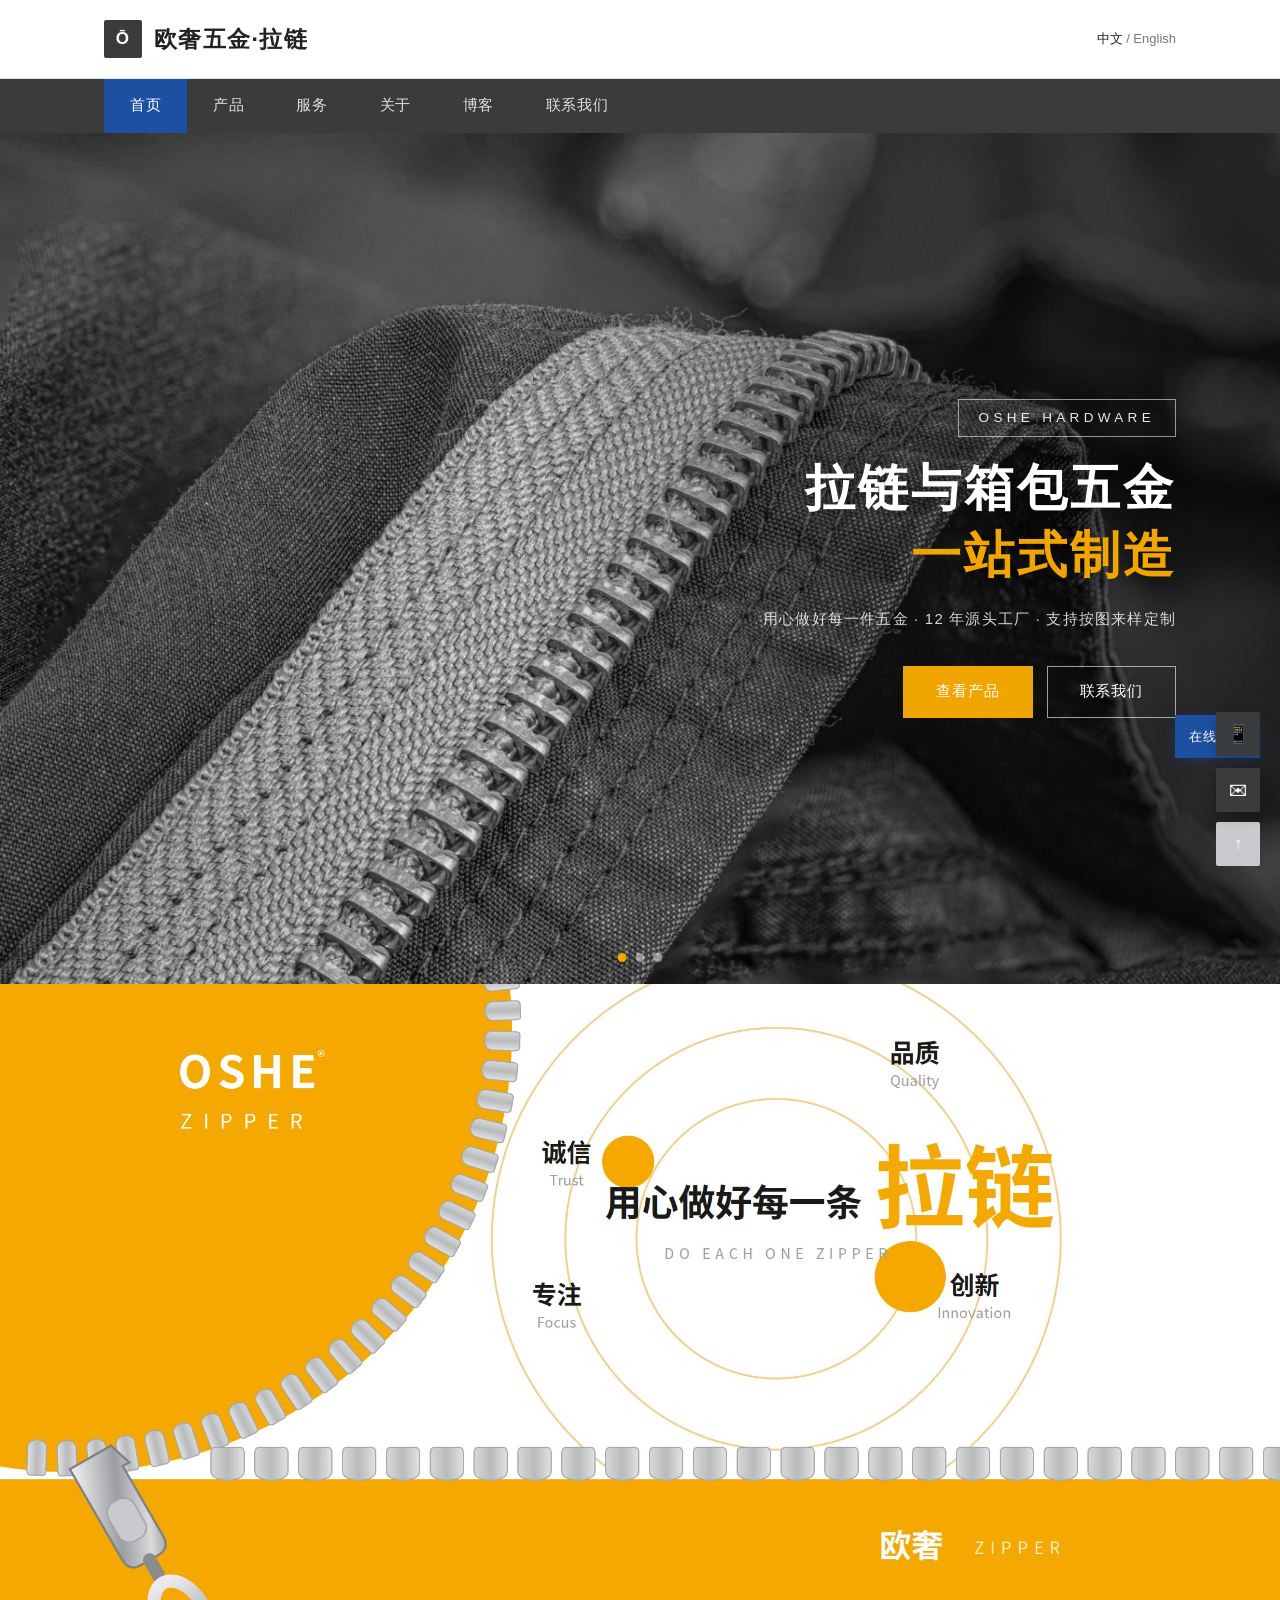
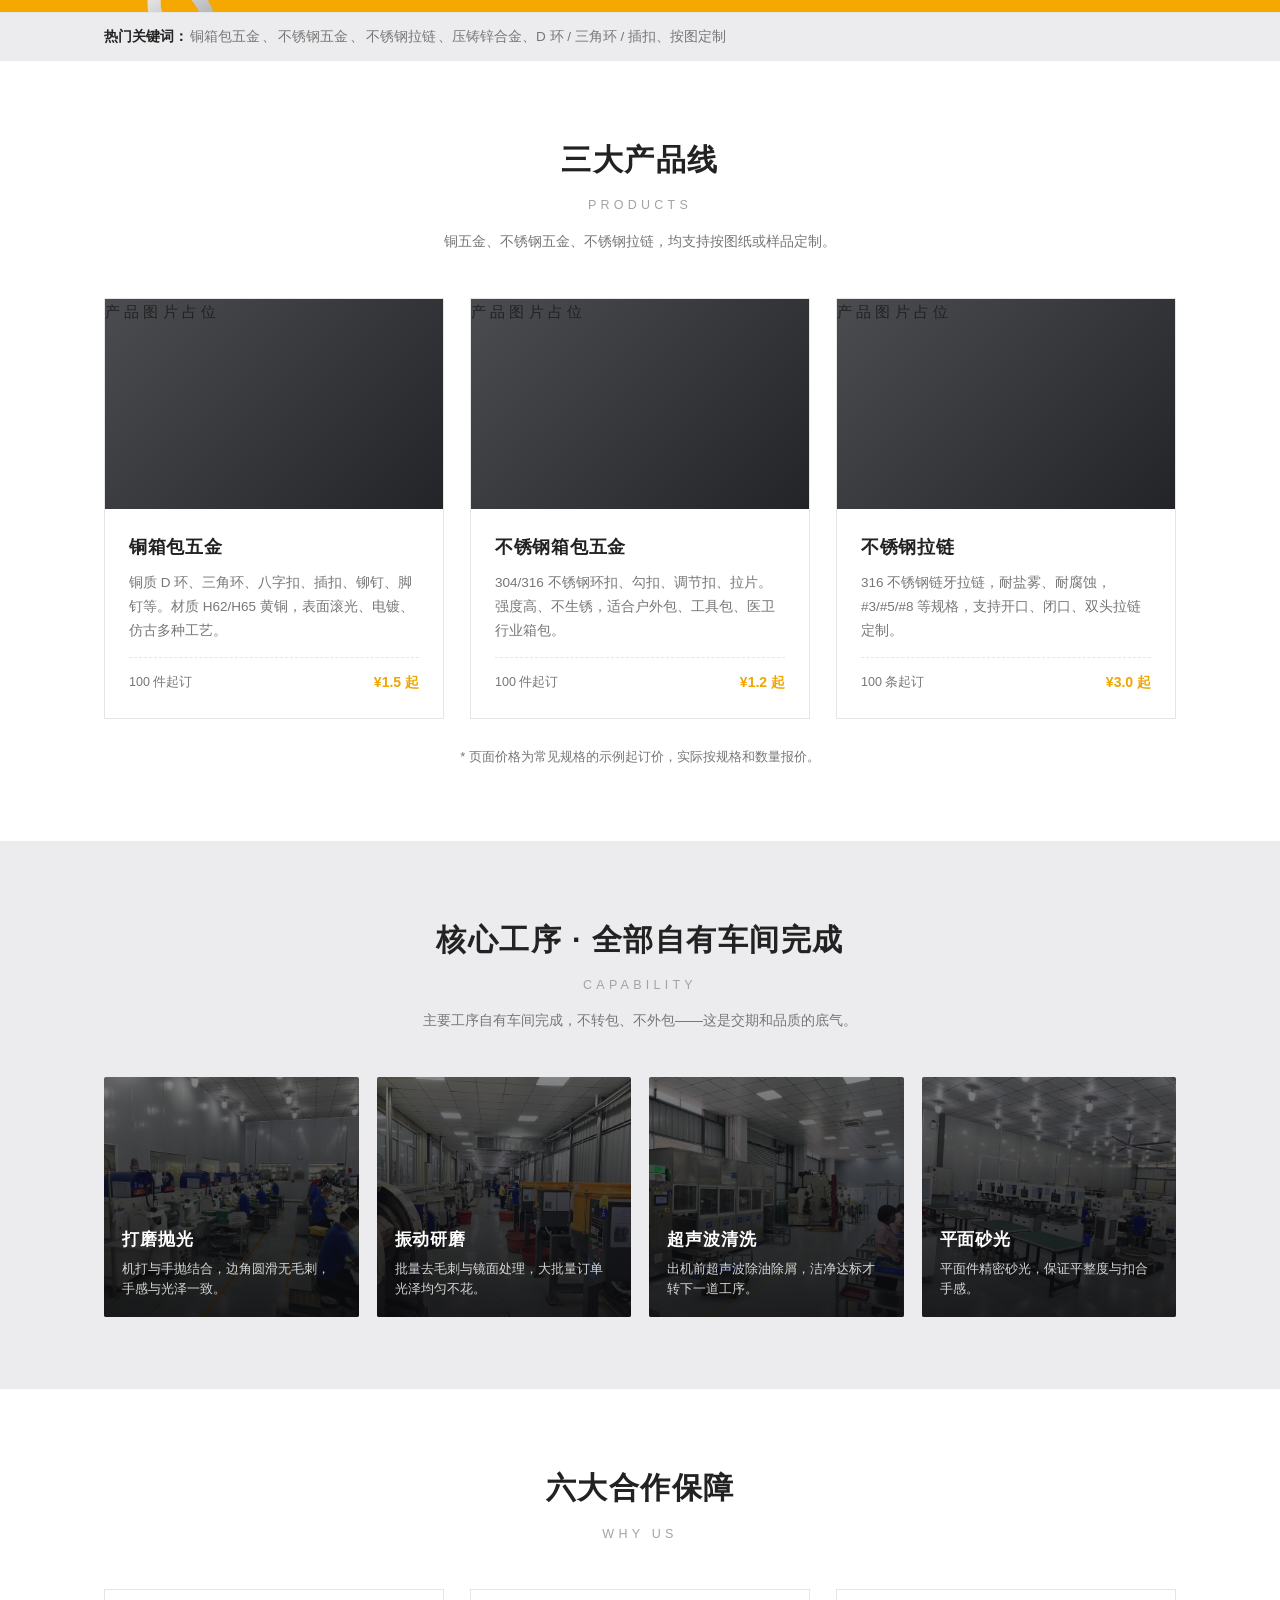
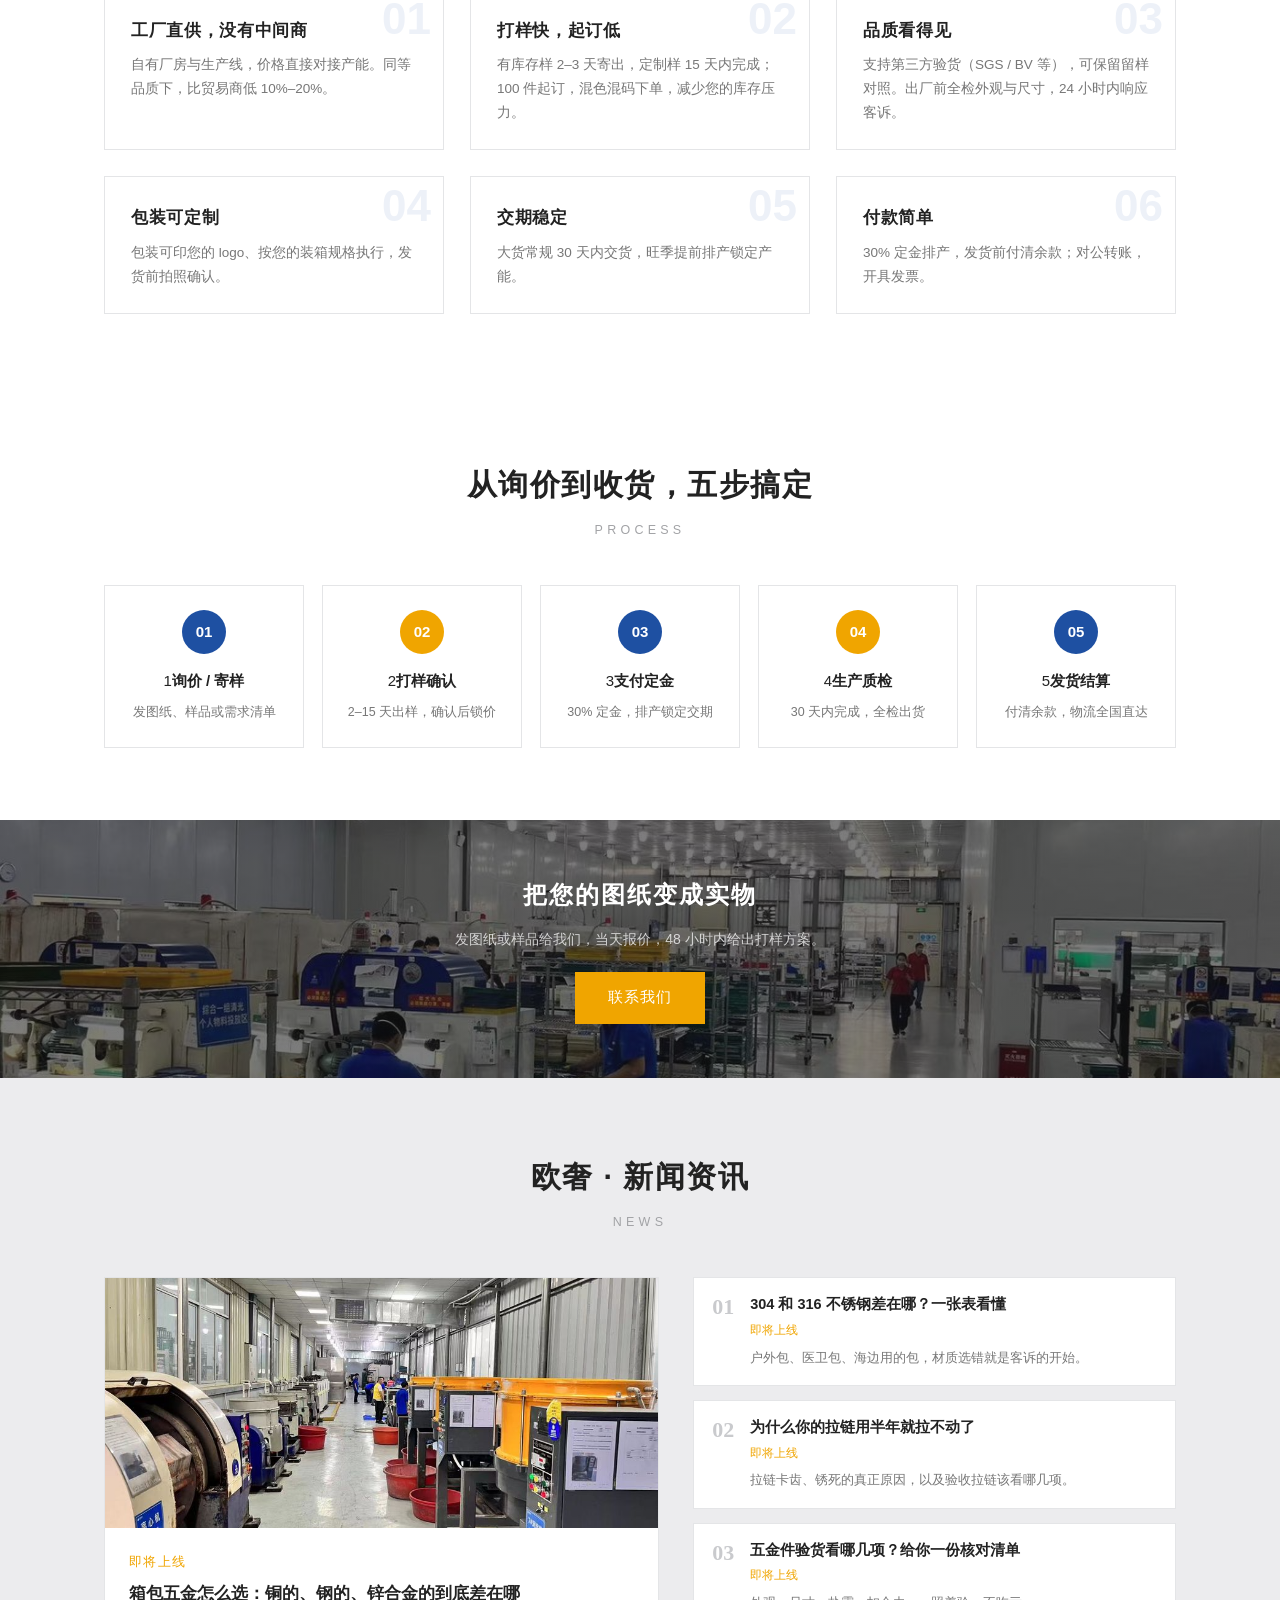
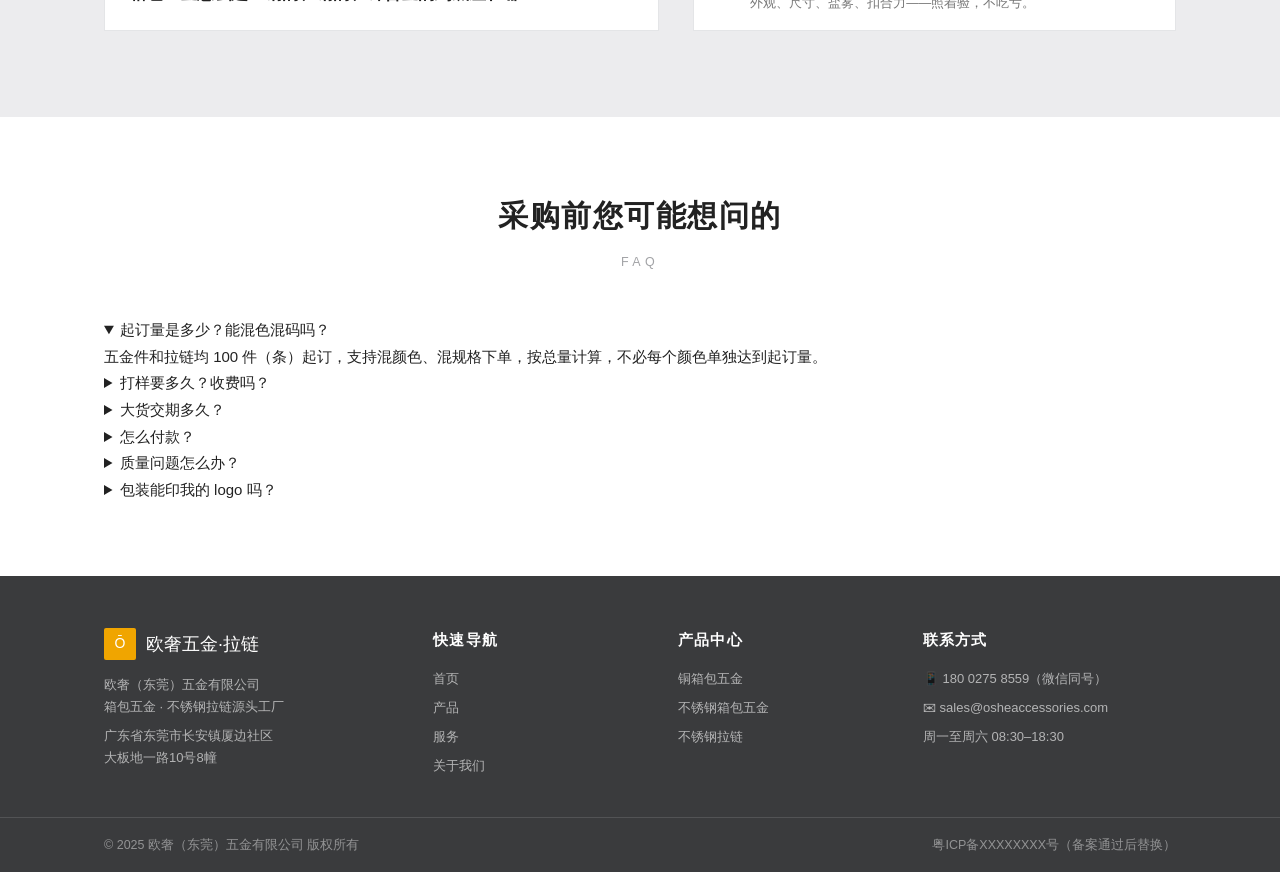
==== index.html @ fa0cd06f "fullscreen zipper slides" ====
<!DOCTYPE html>
<html lang="zh-CN">
<head>
<meta charset="utf-8">
<meta name="viewport" content="width=device-width,initial-scale=1">
<title>欧奢五金 — 箱包五金与不锈钢拉链源头工厂 | 欧奢（东莞）五金有限公司</title>
<meta name="description" content="欧奢（东莞）五金有限公司：12 年箱包五金、不锈钢拉链源头工厂。铜五金、不锈钢五金、316 不锈钢拉链按图定制，100 件起订，混色混码，30 天交货。">
<link rel="canonical" href="https://oshee.cn/">
<meta name="web3forms-verify" content="622fb2ca-f8a6-48c6-940f-2927be959635">
<link rel="icon" href="/favicon.ico" sizes="48x48">
<link rel="icon" type="image/png" sizes="32x32" href="/favicon-32.png">
<link rel="apple-touch-icon" href="/apple-touch-icon.png">
<meta property="og:type" content="website">
<meta property="og:site_name" content="欧奢五金">
<meta property="og:title" content="欧奢五金 — 箱包五金与不锈钢拉链源头工厂 | 欧奢（东莞）五金有限公司">
<meta property="og:description" content="欧奢（东莞）五金有限公司：12 年箱包五金、不锈钢拉链源头工厂。铜五金、不锈钢五金、316 不锈钢拉链按图定制，100 件起订，混色混码，30 天交货。">
<meta property="og:url" content="https://oshee.cn/">
<meta property="og:image" content="https://oshee.cn/og-image.jpg">
<link rel="stylesheet" href="/assets/style.css">
</head>
<body>
<div class="topbar"><div class="wrap">
  <a class="brand" href="/"><span class="brand-mark">Ō</span>欧奢五金·拉链</a>
  <div class="lang"><span class="cur">中文</span>&nbsp;/&nbsp;<a href="https://osheaccessories.com/" target="_blank" rel="noopener">English</a></div>
</div></div>
<header class="nav">
  <div class="nav-in">
    <nav class="nav-links">
<a class="on" href="/">首页</a>
<a href="/products/">产品</a>
<a href="/services/">服务</a>
<a href="/about/">关于</a>
<a href="/blog/">博客</a>
<a href="/contact/">联系我们</a>
    </nav>
  </div>
</header>

<main>

<section class="hero">
  <div class="slides"><div class="slide s1"></div><div class="slide s2"></div><div class="slide s3"></div><div class="shade"></div></div>
  <div class="wrap hero-in">
    <div class="hero-tag"><span>OSHE HARDWARE</span></div>
    <h1>拉链与箱包五金<br><span class="em">一站式制造</span></h1>
    <p class="hero-sub">用心做好每一件五金 · 12 年源头工厂 · 支持按图来样定制</p>
    <div class="hero-cta">
      <a class="btn btn-accent" href="/products/">查看产品</a>
      <a class="btn btn-ghost" href="/contact/">联系我们</a>
    </div>
  </div>
  <div class="hero-dots"><span class="on"></span><span></span><span></span></div>
</section>

<section class="values">
  <img src="/images/oshe-brand.jpg" alt="欧奢拉链品牌理念：用心做好每一条拉链 — 品质、诚信、专注、创新">
</section>

<div class="keywords"><div class="wrap"><b>热门关键词：</b><a href="/products/brass-hardware/">铜箱包五金</a>、<a href="/products/stainless-hardware/">不锈钢五金</a>、<a href="/products/zipper/">不锈钢拉链</a>、压铸锌合金、D 环 / 三角环 / 插扣、按图定制</div></div>

<section class="section">
  <div class="wrap">
    <div class="sec-head">
      <span class="bar">三大产品线</span>
      <span class="en">PRODUCTS</span>
      <p>铜五金、不锈钢五金、不锈钢拉链，均支持按图纸或样品定制。</p>
    </div>
    <div class="grid grid-3">
      <a class="pcard" href="/products/brass-hardware/">
        <div class="pcard-media">产 品 图 片 占 位</div>
        <div class="pcard-body">
          <h3>铜箱包五金</h3>
          <p>铜质 D 环、三角环、八字扣、插扣、铆钉、脚钉等。材质 H62/H65 黄铜，表面滚光、电镀、仿古多种工艺。</p>
          <div class="pcard-meta"><span>100 件起订</span><b>¥1.5 起</b></div>
        </div>
      </a>
      <a class="pcard" href="/products/stainless-hardware/">
        <div class="pcard-media">产 品 图 片 占 位</div>
        <div class="pcard-body">
          <h3>不锈钢箱包五金</h3>
          <p>304/316 不锈钢环扣、勾扣、调节扣、拉片。强度高、不生锈，适合户外包、工具包、医卫行业箱包。</p>
          <div class="pcard-meta"><span>100 件起订</span><b>¥1.2 起</b></div>
        </div>
      </a>
      <a class="pcard" href="/products/zipper/">
        <div class="pcard-media">产 品 图 片 占 位</div>
        <div class="pcard-body">
          <h3>不锈钢拉链</h3>
          <p>316 不锈钢链牙拉链，耐盐雾、耐腐蚀，#3/#5/#8 等规格，支持开口、闭口、双头拉链定制。</p>
          <div class="pcard-meta"><span>100 条起订</span><b>¥3.0 起</b></div>
        </div>
      </a>
    </div>
    <p style="text-align:center;margin-top:26px;color:var(--muted);font-size:13px">* 页面价格为常见规格的示例起订价，实际按规格和数量报价。</p>
  </div>
</section>

<section class="section section--soft">
  <div class="wrap">
    <div class="sec-head">
      <span class="bar">核心工序 · 全部自有车间完成</span>
      <span class="en">CAPABILITY</span>
      <p>主要工序自有车间完成，不转包、不外包——这是交期和品质的底气。</p>
    </div>
    <div class="cap-grid">
      <div class="cap-card" style="background:linear-gradient(rgba(14,17,21,.45),rgba(14,17,21,.72)),url(/images/cap-polish.jpg) center/cover"><h3>打磨抛光</h3><p>机打与手抛结合，边角圆滑无毛刺，手感与光泽一致。</p></div>
      <div class="cap-card" style="background:linear-gradient(rgba(14,17,21,.45),rgba(14,17,21,.72)),url(/images/cap-tumble.jpg) center/cover"><h3>振动研磨</h3><p>批量去毛刺与镜面处理，大批量订单光泽均匀不花。</p></div>
      <div class="cap-card" style="background:linear-gradient(rgba(14,17,21,.45),rgba(14,17,21,.72)),url(/images/cap-wash.jpg) center/cover"><h3>超声波清洗</h3><p>出机前超声波除油除屑，洁净达标才转下一道工序。</p></div>
      <div class="cap-card" style="background:linear-gradient(rgba(14,17,21,.45),rgba(14,17,21,.72)),url(/images/cap-sanding.jpg) center/cover"><h3>平面砂光</h3><p>平面件精密砂光，保证平整度与扣合手感。</p></div>
    </div>
  </div>
</section>

<section class="section">
  <div class="wrap">
    <div class="sec-head">
      <span class="bar">六大合作保障</span>
      <span class="en">WHY US</span>
    </div>
    <div class="grid grid-3">
      <div class="card"><span class="num">01</span><h3>工厂直供，没有中间商</h3><p>自有厂房与生产线，价格直接对接产能。同等品质下，比贸易商低 10%–20%。</p></div>
      <div class="card"><span class="num">02</span><h3>打样快，起订低</h3><p>有库存样 2–3 天寄出，定制样 15 天内完成；100 件起订，混色混码下单，减少您的库存压力。</p></div>
      <div class="card"><span class="num">03</span><h3>品质看得见</h3><p>支持第三方验货（SGS / BV 等），可保留留样对照。出厂前全检外观与尺寸，24 小时内响应客诉。</p></div>
      <div class="card"><span class="num">04</span><h3>包装可定制</h3><p>包装可印您的 logo、按您的装箱规格执行，发货前拍照确认。</p></div>
      <div class="card"><span class="num">05</span><h3>交期稳定</h3><p>大货常规 30 天内交货，旺季提前排产锁定产能。</p></div>
      <div class="card"><span class="num">06</span><h3>付款简单</h3><p>30% 定金排产，发货前付清余款；对公转账，开具发票。</p></div>
    </div>
  </div>
</section>

<section class="section">
  <div class="wrap">
    <div class="sec-head">
      <span class="bar">从询价到收货，五步搞定</span>
      <span class="en">PROCESS</span>
    </div>
    <div class="steps">
      <div class="step"><span class="no">1</span><b>询价 / 寄样</b><p>发图纸、样品或需求清单</p></div>
      <div class="step"><span class="no">2</span><b>打样确认</b><p>2–15 天出样，确认后锁价</p></div>
      <div class="step"><span class="no">3</span><b>支付定金</b><p>30% 定金，排产锁定交期</p></div>
      <div class="step"><span class="no">4</span><b>生产质检</b><p>30 天内完成，全检出货</p></div>
      <div class="step"><span class="no">5</span><b>发货结算</b><p>付清余款，物流全国直达</p></div>
    </div>
  </div>
</section>

<section class="banner banner--photo">
  <div class="wrap">
    <h2>把您的图纸变成实物</h2>
    <p>发图纸或样品给我们，当天报价，48 小时内给出打样方案。</p>
    <a class="btn btn-accent" href="/contact/">联系我们</a>
  </div>
</section>

<section class="section section--soft">
  <div class="wrap">
    <div class="sec-head">
      <span class="bar">欧奢 · 新闻资讯</span>
      <span class="en">NEWS</span>
    </div>
    <div class="news-split">
      <a class="news-lead" href="/blog/">
        <img src="/images/cap-tumble.jpg" alt="振动研磨车间实拍">
        <div class="body"><span class="date">即将上线</span><h3>箱包五金怎么选：铜的、钢的、锌合金的到底差在哪</h3></div>
      </a>
      <div class="news-list">
        <a class="item" href="/blog/"><span class="idx">01</span><div><h3>304 和 316 不锈钢差在哪？一张表看懂</h3><span class="date">即将上线</span><p>户外包、医卫包、海边用的包，材质选错就是客诉的开始。</p></div></a>
        <a class="item" href="/blog/"><span class="idx">02</span><div><h3>为什么你的拉链用半年就拉不动了</h3><span class="date">即将上线</span><p>拉链卡齿、锈死的真正原因，以及验收拉链该看哪几项。</p></div></a>
        <a class="item" href="/blog/"><span class="idx">03</span><div><h3>五金件验货看哪几项？给你一份核对清单</h3><span class="date">即将上线</span><p>外观、尺寸、盐雾、扣合力——照着验，不吃亏。</p></div></a>
      </div>
    </div>
  </div>
</section>

<section class="section">
  <div class="wrap">
    <div class="sec-head">
      <span class="bar">采购前您可能想问的</span>
      <span class="en">FAQ</span>
    </div>
    <details open><summary>起订量是多少？能混色混码吗？</summary><div class="ans">五金件和拉链均 100 件（条）起订，支持混颜色、混规格下单，按总量计算，不必每个颜色单独达到起订量。</div></details>
    <details><summary>打样要多久？收费吗？</summary><div class="ans">有库存样 2–3 天寄出；按图纸定制的样品约 15 天。样品费与运费视产品而定，确认大货订单后可在货款中抵扣。</div></details>
    <details><summary>大货交期多久？</summary><div class="ans">常规 30 天内交货，具体视数量与工艺，下单时书面确认交期。</div></details>
    <details><summary>怎么付款？</summary><div class="ans">30% 定金排产，发货前付清 70% 余款，对公转账，可开具增值税发票。</div></details>
    <details><summary>质量问题怎么办？</summary><div class="ans">出厂前全检；收货后发现质量问题，24 小时内响应处理，补货或退款按合同约定执行。</div></details>
    <details><summary>包装能印我的 logo 吗？</summary><div class="ans">可以。内包装、外箱均可按您的要求印刷 logo 与唛头，出货前拍照确认。</div></details>
  </div>
</section>
</main>
<footer class="footer">
  <div class="footer-in">
    <div>
      <div class="brand"><span class="brand-mark">Ō</span>欧奢五金·拉链</div>
      <p>欧奢（东莞）五金有限公司<br>箱包五金 · 不锈钢拉链源头工厂</p>
      <p>广东省东莞市长安镇厦边社区<br>大板地一路10号8幢</p>
    </div>
    <div>
      <h4>快速导航</h4>
      <a href="/">首页</a>
      <a href="/products/">产品</a>
      <a href="/services/">服务</a>
      <a href="/about/">关于我们</a>
    </div>
    <div>
      <h4>产品中心</h4>
      <a href="/products/brass-hardware/">铜箱包五金</a>
      <a href="/products/stainless-hardware/">不锈钢箱包五金</a>
      <a href="/products/zipper/">不锈钢拉链</a>
    </div>
    <div>
      <h4>联系方式</h4>
      <a href="tel:18002758559">📱 180 0275 8559（微信同号）</a>
      <a href="mailto:sales@osheaccessories.com">✉ sales@osheaccessories.com</a>
      <p>周一至周六 08:30–18:30</p>
    </div>
  </div>
  <div class="footer-bottom"><div class="fb-in">
    <span>© 2025 欧奢（东莞）五金有限公司 版权所有</span>
    <span><!-- ICP 备案通过后，把备案号放这里，例如：-->粤ICP备XXXXXXXX号（备案通过后替换）</span>
  </div></div>
</footer>

<div class="consult"><a href="/contact/">在线咨询</a></div>
<div class="backtop"><button type="button" onclick="window.scrollTo({top:0,behavior:'smooth'})" aria-label="回到顶部">↑</button></div>
<div class="float">
  <div class="float-item">
    <button class="float-btn" type="button" data-panel="fTel" aria-label="电话微信">📱</button>
    <div class="float-panel" id="fTel">
      <b>电话 / 微信</b>
      <span class="fp-num">180 0275 8559（微信同号）</span>
    </div>
  </div>
  <div class="float-item">
    <button class="float-btn" type="button" data-panel="fMail" aria-label="邮箱">✉</button>
    <div class="float-panel" id="fMail">
      <b>电子邮箱</b>
      <span class="fp-num">sales@osheaccessories.com</span>
    </div>
  </div>
</div>
<script>
(function(){
  var bar=document.querySelector('.float'); if(!bar) return;
  bar.addEventListener('click',function(e){
    var btn=e.target.closest('.float-btn');
    if(!btn) return;
    var item=btn.parentElement, was=item.classList.contains('open');
    bar.querySelectorAll('.float-item.open').forEach(function(x){x.classList.remove('open');});
    clearTimeout(bar._t);
    if(!was){
      item.classList.add('open');
      bar._t=setTimeout(function(){ bar.querySelectorAll('.float-item.open').forEach(function(x){x.classList.remove('open');}); },7000);
    }
  });
  document.addEventListener('click',function(e){ if(!bar.contains(e.target)) bar.querySelectorAll('.float-item.open').forEach(function(x){x.classList.remove('open');}); });
  document.addEventListener('keydown',function(e){ if(e.key==='Escape') bar.querySelectorAll('.float-item.open').forEach(function(x){x.classList.remove('open');}); });
  var p = new URLSearchParams(location.search);
  var ok = document.getElementById('formOk'), er = document.getElementById('formErr');
  var f = document.querySelector('form[action*="web3forms"]');
  var box = (p.get('sent') === '1' && ok) ? ok : (p.get('sent') === '0' && er) ? er : null;
  if (box && f) {
    box.hidden = false; f.insertBefore(box, f.firstChild);
    box.scrollIntoView({block:'center',behavior:'smooth'});
    setTimeout(function(){ box.classList.add('fade'); setTimeout(function(){ box.hidden = true; }, 700); }, 6000);
    history.replaceState(null, '', location.pathname);
  }
});
</script>
</body>
</html>
---- assets/style.css ----
/* ═══════════════════════════════════════════════
   欧奢五金·拉链 内贸站 — 仿德诚拉链 DCL 风格
   黑白灰极简 + 宝蓝导航块 + 橙黄点缀 / 黑白工业摄影
   ═══════════════════════════════════════════════ */
:root{
  --blue:#1e50a2;        /* 导航当前块宝蓝 */
  --gold:#f0a500;        /* 橙黄点缀 */
  --dark:#3a3b3d;        /* 深灰导航/页脚 */
  --ink:#222;
  --muted:#777;
  --line:#e4e5e7;
  --soft:#ececee;        /* 灰底板块 */
}
*{margin:0;padding:0;box-sizing:border-box;}
html{scroll-behavior:smooth;}
body{font-family:"PingFang SC","Microsoft YaHei","Helvetica Neue",Arial,sans-serif;color:var(--ink);background:#fff;font-size:15px;line-height:1.78;}
img{max-width:100%;display:block;}
a{color:inherit;text-decoration:none;}
.wrap{max-width:1120px;margin:0 auto;padding:0 24px;}
[hidden]{display:none!important;}
.hp{position:absolute;left:-9999px;}

/* ── 顶栏：白底 左品牌 右语言 ────────── */
.topbar{background:#fff;border-bottom:1px solid var(--line);}
.topbar .wrap{display:flex;align-items:center;gap:14px;height:78px;}
.topbar .brand{display:flex;align-items:center;gap:12px;font-size:23px;font-weight:700;letter-spacing:.06em;}
.brand-mark{width:38px;height:38px;background:var(--dark);color:#fff;display:flex;align-items:center;justify-content:center;font-size:17px;border-radius:2px;flex-shrink:0;}
.topbar .lang{margin-left:auto;font-size:13px;color:var(--muted);}
.topbar .lang a{color:var(--muted);}
.topbar .lang a:hover{color:var(--blue);}
.topbar .lang .cur{color:var(--ink);}

/* ── 导航：深灰条 当前页宝蓝块 ────────── */
.nav{background:var(--dark);position:sticky;top:0;z-index:100;}
.nav-in{max-width:1120px;margin:0 auto;padding:0 24px;}
.nav-links{display:flex;}
.nav-links a{display:block;color:rgba(255,255,255,.85);padding:14px 26px;font-size:14.5px;letter-spacing:.04em;transition:background .15s ease,color .15s ease;}
.nav-links a:hover{color:#fff;background:rgba(255,255,255,.08);}
.nav-links a.on{color:#fff;background:var(--blue);}

/* ── 首页轮播：黑白工业摄影 + 大字 ────────── */
.hero{position:relative;height:calc(100svh - 49px);min-height:520px;overflow:hidden;background:#1a1a1c;}
.slides{position:absolute;inset:0;}
.slide{position:absolute;inset:0;background-position:center;background-size:cover;filter:grayscale(1) contrast(1.06);}
.slide.s1{background-image:url(/images/zip-gold.jpg);opacity:1;animation:slideA 15s ease infinite;}
.slide.s2{background-image:url(/images/zip-metal.jpg);animation:slideB 15s ease infinite;}
.slide.s3{background-image:url(/images/zip-denim.jpg);animation:slideC 15s ease infinite;}
@keyframes slideA{0%,28%,100%{opacity:1;}36%,60%{opacity:0;}70%,92%{opacity:0;}}
@keyframes slideB{0%,28%{opacity:0;}36%,60%{opacity:1;}70%,92%{opacity:0;}}
@keyframes slideC{0%,28%,60%{opacity:0;}70%,92%{opacity:1;}}
.shade{position:absolute;inset:0;background:linear-gradient(90deg,rgba(10,10,12,.25) 0%,rgba(10,10,12,.1) 40%,rgba(10,10,12,.62) 100%);}
.hero-in{position:relative;z-index:2;height:100%;display:flex;flex-direction:column;justify-content:center;align-items:flex-end;text-align:right;color:#fff;}
.hero-tag{margin-bottom:18px;}
.hero-tag span{display:inline-block;border:1px solid rgba(255,255,255,.55);padding:6px 20px;font-size:13.5px;letter-spacing:.32em;color:rgba(255,255,255,.9);}
.hero h1{font-size:clamp(30px,4.6vw,50px);font-weight:700;line-height:1.35;letter-spacing:.06em;text-shadow:0 3px 26px rgba(0,0,0,.45);}
.hero h1 .em{color:var(--gold);}
.hero-sub{margin-top:16px;font-size:15px;color:rgba(255,255,255,.82);letter-spacing:.08em;}
.hero-cta{margin-top:34px;display:flex;gap:14px;justify-content:flex-end;}
.hero-dots{position:absolute;left:50%;bottom:22px;transform:translateX(-50%);z-index:3;display:flex;gap:9px;}
.hero-dots span{width:9px;height:9px;border-radius:50%;background:rgba(255,255,255,.45);}
.hero-dots span.on{background:var(--gold);}

/* ── 品牌理念区：橙黄大圆 + 四词 ────────── */
.values{background:#fff;overflow:hidden;}
.values img{width:100%;height:auto;display:block;}

/* ── 关键词条 ────────── */
.keywords{background:var(--soft);border-top:1px solid var(--line);}
.keywords .wrap{padding-top:12px;padding-bottom:12px;font-size:13.5px;color:var(--muted);}
.keywords b{color:var(--ink);}
.keywords a{margin:0 2px;}
.keywords a:hover{color:var(--blue);}

/* ── 板块 ────────── */
.section{padding:72px 0;}
.section--soft{background:var(--soft);}
.sec-head{text-align:center;margin-bottom:44px;}
.sec-head .bar{display:inline-block;font-size:clamp(22px,2.8vw,30px);font-weight:700;letter-spacing:.05em;}
.sec-head .bar i{font-style:normal;color:var(--gold);}
.sec-head .en{display:block;margin-top:8px;font-size:12.5px;color:#a2a3a6;letter-spacing:.34em;text-transform:uppercase;}
.sec-head .desc,.sec-head p{margin-top:12px;color:var(--muted);font-size:14px;}

/* ── 产品卡 ────────── */
.grid{display:grid;gap:26px;}
.grid-2{grid-template-columns:1fr 1fr;}
.grid-3{grid-template-columns:repeat(3,1fr);}
.pcard{background:#fff;border:1px solid var(--line);overflow:hidden;display:flex;flex-direction:column;transition:box-shadow .2s ease,transform .2s ease;}
.pcard:hover{box-shadow:0 14px 34px rgba(0,0,0,.1);transform:translateY(-3px);}
.pcard-media{height:210px;background:linear-gradient(135deg,#4a4c50,#232427);position:relative;overflow:hidden;}
.pcard-media img{width:100%;height:100%;object-fit:cover;}
.pcard-media .ph{position:absolute;inset:0;display:flex;align-items:center;justify-content:center;color:rgba(255,255,255,.55);font-size:15px;letter-spacing:.2em;}
.pcard-body{padding:22px 24px 24px;flex:1;display:flex;flex-direction:column;}
.pcard-body h3{font-size:18px;letter-spacing:.04em;}
.pcard-body p{margin-top:8px;color:var(--muted);font-size:13.5px;flex:1;}
.pcard-meta{margin-top:14px;padding-top:12px;border-top:1px dashed var(--line);font-size:12.5px;color:var(--muted);display:flex;justify-content:space-between;align-items:center;}
.pcard-meta b,.pcard-meta .price{color:var(--gold);font-weight:700;font-size:14px;}
.section--soft .pcard{border-color:#dddee1;}
.section--soft .pcard:hover{box-shadow:0 14px 34px rgba(0,0,0,.12);}

/* ── 能力卡（实拍图卡） ────────── */
.cap-grid{display:grid;grid-template-columns:repeat(4,1fr);gap:18px;}
.cap-card{height:240px;border-radius:2px;background-size:cover;background-position:center;position:relative;display:flex;flex-direction:column;justify-content:flex-end;padding:18px;color:#fff;overflow:hidden;}
.cap-card::before{content:"";position:absolute;inset:0;background:linear-gradient(rgba(10,10,12,.1),rgba(10,10,12,.68));}
.cap-card h3{position:relative;font-size:16.5px;letter-spacing:.06em;}
.cap-card p{position:relative;font-size:12.5px;color:rgba(255,255,255,.82);margin-top:5px;line-height:1.6;}

/* ── 数字卖点 ────────── */
.stats{display:grid;grid-template-columns:repeat(4,1fr);gap:24px;}
.stat{background:#fff;border:1px solid var(--line);padding:28px 22px;text-align:center;position:relative;overflow:hidden;}
.stat .num{font-size:34px;font-weight:700;color:var(--blue);line-height:1.2;}
.stat .big{display:block;margin-top:6px;font-size:14px;letter-spacing:.04em;}
.stat::after{content:"";position:absolute;left:50%;bottom:0;transform:translateX(-50%);width:36px;height:3px;background:var(--gold);}

/* ── 通用卡 ────────── */
.card{background:#fff;border:1px solid var(--line);padding:26px 26px 24px;position:relative;overflow:hidden;transition:box-shadow .2s ease;}
.card:hover{box-shadow:0 8px 22px rgba(0,0,0,.08);}
.card .num{position:absolute;top:0;right:12px;font-size:44px;font-weight:800;color:rgba(30,80,162,.08);font-family:Arial,sans-serif;line-height:1.3;}
.card h3{font-size:16.5px;letter-spacing:.04em;margin-bottom:8px;}
.card p{font-size:13.5px;color:var(--muted);}
.section--soft .card{border-color:#dddee1;}

/* ── 步骤 ────────── */
.steps{display:grid;grid-template-columns:repeat(5,1fr);gap:18px;counter-reset:st;}
.step{background:#fff;border:1px solid var(--line);padding:24px 18px;text-align:center;position:relative;counter-increment:st;}
.step::before{content:"0" counter(st);display:block;width:44px;height:44px;line-height:44px;margin:0 auto 14px;border-radius:50%;background:var(--blue);color:#fff;font-weight:700;font-size:15px;}
.step:nth-child(even)::before{background:var(--gold);}
.step h3{font-size:15.5px;letter-spacing:.04em;}
.step p{margin-top:6px;color:var(--muted);font-size:12.5px;}

/* ── 服务行业 chips ────────── */
.chips{display:grid;grid-template-columns:repeat(3,1fr);gap:16px;}
.chip{background:#fff;border:1px solid var(--line);padding:20px 22px;display:flex;align-items:center;gap:12px;font-size:14.5px;}
.chip::before{content:"";width:8px;height:8px;background:var(--gold);flex-shrink:0;transform:rotate(45deg);}
.section--soft .chip{border-color:#dddee1;}

/* ── 使命愿景 ────────── */
.mv{display:grid;grid-template-columns:1fr 1fr;gap:26px;}
.mv-card{background:#fff;border:1px solid var(--line);border-top:3px solid var(--gold);padding:30px 30px 28px;}
.mv-card h3{font-size:18px;letter-spacing:.06em;}
.mv-card p{margin-top:10px;color:var(--muted);font-size:14px;}

/* ── 客户评价 ────────── */
.quotes{display:grid;grid-template-columns:repeat(3,1fr);gap:22px;}
.quote{background:#fff;border:1px solid var(--line);padding:24px;font-size:13.5px;color:var(--muted);position:relative;}
.quote::before{content:"“";position:absolute;top:6px;right:16px;font-size:52px;color:rgba(240,165,0,.25);font-family:Georgia,serif;line-height:1;}

/* ── 新闻区 ────────── */
.news-split{display:grid;grid-template-columns:1.15fr 1fr;gap:34px;align-items:start;}
.news-lead{background:#fff;border:1px solid var(--line);overflow:hidden;display:block;}
.news-lead img{width:100%;height:250px;object-fit:cover;}
.news-lead .body{padding:20px 24px 24px;}
.news-lead .date{font-size:12.5px;color:var(--gold);letter-spacing:.1em;}
.news-lead h3{margin-top:6px;font-size:17px;line-height:1.5;}
.news-list .item{display:flex;gap:16px;background:#fff;border:1px solid var(--line);padding:16px 18px;margin-bottom:14px;align-items:flex-start;}
.news-list .idx{font-size:22px;font-weight:700;color:#c9cacd;line-height:1.2;font-family:Georgia,serif;flex-shrink:0;}
.news-list h3{font-size:14.5px;line-height:1.5;}
.news-list .date{font-size:12px;color:var(--gold);}
.news-list p{font-size:12.5px;color:var(--muted);margin-top:4px;}
.news-list .item:hover h3{color:var(--blue);}

/* ── FAQ ────────── */
.card .ans{color:var(--muted);font-size:13.5px;}
.card .no{color:var(--blue);font-weight:700;margin-right:8px;}

/* ── 表格 ────────── */
.tbl{width:100%;border-collapse:collapse;background:#fff;font-size:13.5px;}
.tbl th{background:var(--dark);color:#fff;padding:11px 14px;text-align:left;font-weight:600;letter-spacing:.03em;}
.tbl td{padding:11px 14px;border-bottom:1px solid var(--line);}
.tbl tr:nth-child(even) td{background:#f7f7f8;}
.tbl .em{color:var(--gold);font-weight:700;}

/* ── 荣誉 ────────── */
.honor-grid{display:grid;grid-template-columns:repeat(4,1fr);gap:18px;}
.honor{background:#fff;border:1px dashed #c9cacd;height:180px;display:flex;align-items:center;justify-content:center;color:#a2a3a6;font-size:13px;letter-spacing:.1em;text-align:center;padding:14px;}

/* ── banner 深色横幅 ────────── */
.banner{background:var(--dark);color:#fff;padding:54px 0;text-align:center;}
.banner--photo{background:linear-gradient(rgba(20,20,22,.55),rgba(20,20,22,.55)),url(/images/banner-assembly.jpg) center/cover;}
.banner h2{font-size:24px;letter-spacing:.08em;}
.banner p{margin-top:10px;color:rgba(255,255,255,.75);font-size:14px;}
.banner .btn{margin-top:20px;}

/* ── 按钮 ────────── */
.btn{display:inline-block;padding:12px 32px;font-size:14.5px;letter-spacing:.06em;border:1px solid transparent;transition:all .18s ease;}
.btn-accent{background:var(--gold);color:#fff;}
.btn-accent:hover{background:#d98f00;}
.btn-ghost{border-color:rgba(255,255,255,.6);color:#fff;background:transparent;}
.btn-ghost:hover{border-color:#fff;}
.section .btn-ghost,.section--soft .btn-ghost{border-color:var(--dark);color:var(--dark);}
.section .btn-ghost:hover,.section--soft .btn-ghost:hover{border-color:var(--blue);color:var(--blue);}

/* ── 内页横幅 ────────── */
.page-hero{background:linear-gradient(rgba(24,25,27,.78),rgba(24,25,27,.78)),url(/images/hero-workshop.jpg) center/cover;color:#fff;padding:58px 0;}
.page-hero h1{font-size:clamp(24px,3vw,32px);letter-spacing:.06em;}
.page-hero p{margin-top:8px;color:rgba(255,255,255,.72);font-size:14px;}
.crumb{font-size:12.5px;margin-bottom:10px;}

/* ── 关于页双栏 ────────── */
.about-split{display:grid;grid-template-columns:1.1fr 1fr;gap:34px;align-items:center;}
.about-split img{width:100%;height:340px;object-fit:cover;}
.about-label{font-size:13px;color:var(--gold);letter-spacing:.24em;margin-bottom:10px;}
.contact-cards{display:grid;grid-template-columns:1fr 1fr;gap:18px;}

/* ── 博客 ────────── */
.blog-item{background:#fff;border:1px solid var(--line);overflow:hidden;display:flex;}
.blog-thumb{width:230px;height:170px;object-fit:cover;filter:grayscale(.6);flex-shrink:0;}
.blog-body{padding:18px 22px;flex:1;}
.blog-body .date{font-size:12px;color:var(--gold);}
.blog-body h3{font-size:16px;margin-top:4px;line-height:1.5;}
.blog-body p{margin-top:6px;color:var(--muted);font-size:13px;}

/* ── 表单 ────────── */
.form{background:#fff;border:1px solid var(--line);padding:30px;}
.form label{display:block;font-size:13.5px;margin-top:16px;letter-spacing:.02em;}
.form .req{color:#d33;margin-left:3px;}
.form input,.form textarea,.form select{width:100%;margin-top:7px;padding:11px 13px;border:1px solid #cccdcf;font-size:14px;font-family:inherit;background:#fafafa;}
.form input:focus,.form textarea:focus,.form select:focus{outline:none;border-color:var(--blue);background:#fff;}
.form button{margin-top:22px;width:100%;padding:13px;background:var(--blue);color:#fff;border:0;font-size:15px;letter-spacing:.14em;cursor:pointer;transition:background .18s ease;}
.form button:hover{background:#173e7d;}
.form-note{margin-top:12px;font-size:12.5px;color:var(--muted);text-align:center;}
.form-ok,.form-err{padding:11px 15px;font-size:13.5px;margin-bottom:14px;}
.form-ok{background:#eef7ee;color:#2c7a39;border:1px solid #bfe3c4;}
.form-err{background:#fdeeee;color:#b02a2a;border:1px solid #efc3c3;}
.form-ok.fade,.form-err.fade{opacity:0;transition:opacity .7s ease;}

/* ── 悬浮件 ────────── */
.float{position:fixed;right:20px;bottom:88px;z-index:90;display:flex;flex-direction:column;gap:12px;}
.float-item{position:relative;display:flex;justify-content:flex-end;align-items:center;}
.float-btn{width:44px;height:44px;border:0;border-radius:2px;background:var(--dark);color:#fff;font-size:18px;cursor:pointer;box-shadow:0 4px 14px rgba(0,0,0,.24);transition:background .15s ease;}
.float-btn:hover{background:var(--blue);}
.float-panel{position:absolute;right:54px;top:50%;transform:translateY(-50%);background:#fff;border:1px solid var(--line);box-shadow:0 8px 26px rgba(0,0,0,.16);padding:12px 18px;white-space:nowrap;opacity:0;visibility:hidden;transition:all .22s ease;}
.float-item .open{opacity:1;visibility:visible;}
.float-panel b{display:block;font-size:11.5px;color:var(--muted);letter-spacing:.14em;font-weight:600;}
.fp-num{display:block;font-size:13.5px;color:var(--ink);margin-top:3px;font-weight:600;letter-spacing:.02em;}
.consult{position:fixed;right:20px;bottom:142px;z-index:90;}
.consult a{display:block;background:var(--blue);color:#fff;padding:10px 14px;font-size:13px;letter-spacing:.1em;box-shadow:0 4px 14px rgba(30,80,162,.3);}
.consult a:hover{background:#173e7d;}
.backtop{position:fixed;right:20px;bottom:34px;z-index:90;}
.backtop button{width:44px;height:44px;border:0;border-radius:2px;background:#c9cacd;color:#fff;font-size:17px;cursor:pointer;transition:background .15s ease;}
.backtop button:hover{background:var(--dark);}

/* ── 页脚 ────────── */
.footer{background:var(--dark);color:rgba(255,255,255,.78);}
.footer-in{max-width:1120px;margin:0 auto;padding:52px 24px 40px;display:grid;grid-template-columns:1.4fr 1fr 1fr 1.2fr;gap:34px;}
.footer .brand{color:#fff;font-size:18px;display:flex;align-items:center;gap:10px;margin-bottom:14px;}
.footer .brand-mark{width:32px;height:32px;background:var(--gold);font-size:14px;}
.footer h4{color:#fff;font-size:14.5px;margin-bottom:14px;letter-spacing:.08em;}
.footer a,.footer p{display:block;font-size:13px;color:rgba(255,255,255,.62);margin-top:7px;line-height:1.7;}
.footer a:hover{color:var(--gold);}
.footer-bottom{border-top:1px solid rgba(255,255,255,.12);}
.fb-in{max-width:1120px;margin:0 auto;padding:16px 24px;display:flex;justify-content:space-between;gap:12px;font-size:12.5px;color:rgba(255,255,255,.45);flex-wrap:wrap;}

/* ── 移动端 ────────── */
@media(max-width:860px){
  .topbar .wrap{height:60px;}
  .topbar .brand{font-size:17px;gap:9px;}
  .brand-mark{width:30px;height:30px;font-size:14px;}
  .topbar .lang{font-size:12px;}
  .nav-links{overflow-x:auto;-webkit-overflow-scrolling:touch;}
  .nav-links a{padding:12px 16px;font-size:13px;white-space:nowrap;}
  .hero{height:calc(100svh - 49px);min-height:440px;}
  .hero-in{align-items:flex-start;text-align:left;justify-content:flex-end;padding-bottom:56px;}
  .hero h1{font-size:25px;}
  .hero-cta{justify-content:flex-start;flex-wrap:wrap;}
  .hero-sub{font-size:13px;letter-spacing:.04em;padding-right:6px;}
  .hero-tag span{letter-spacing:.18em;padding:5px 14px;font-size:12px;}
  .grid,.grid-2,.grid-3{grid-template-columns:1fr;}
  .cap-grid{grid-template-columns:1fr 1fr;}
  .cap-card{height:200px;}
  .stats{grid-template-columns:1fr 1fr;gap:14px;}
  .steps{grid-template-columns:1fr 1fr;}
  .chips{grid-template-columns:1fr;}
  .mv,.quotes,.news-split{grid-template-columns:1fr;}
  .honor-grid{grid-template-columns:1fr 1fr;}
  .about-split{grid-template-columns:1fr;}
  .blog-item{flex-direction:column;}
  .blog-thumb{width:100%;height:180px;}
  .footer-in{grid-template-columns:1fr 1fr;padding:40px 24px 30px;}
  .fb-in{flex-direction:column;gap:4px;text-align:center;}
  .sec-head{margin-bottom:32px;}
  .section{padding:52px 0;}
  .section--soft{padding:52px 0;}
  .consult{display:none;}
  .tbl{display:block;overflow-x:auto;}
}
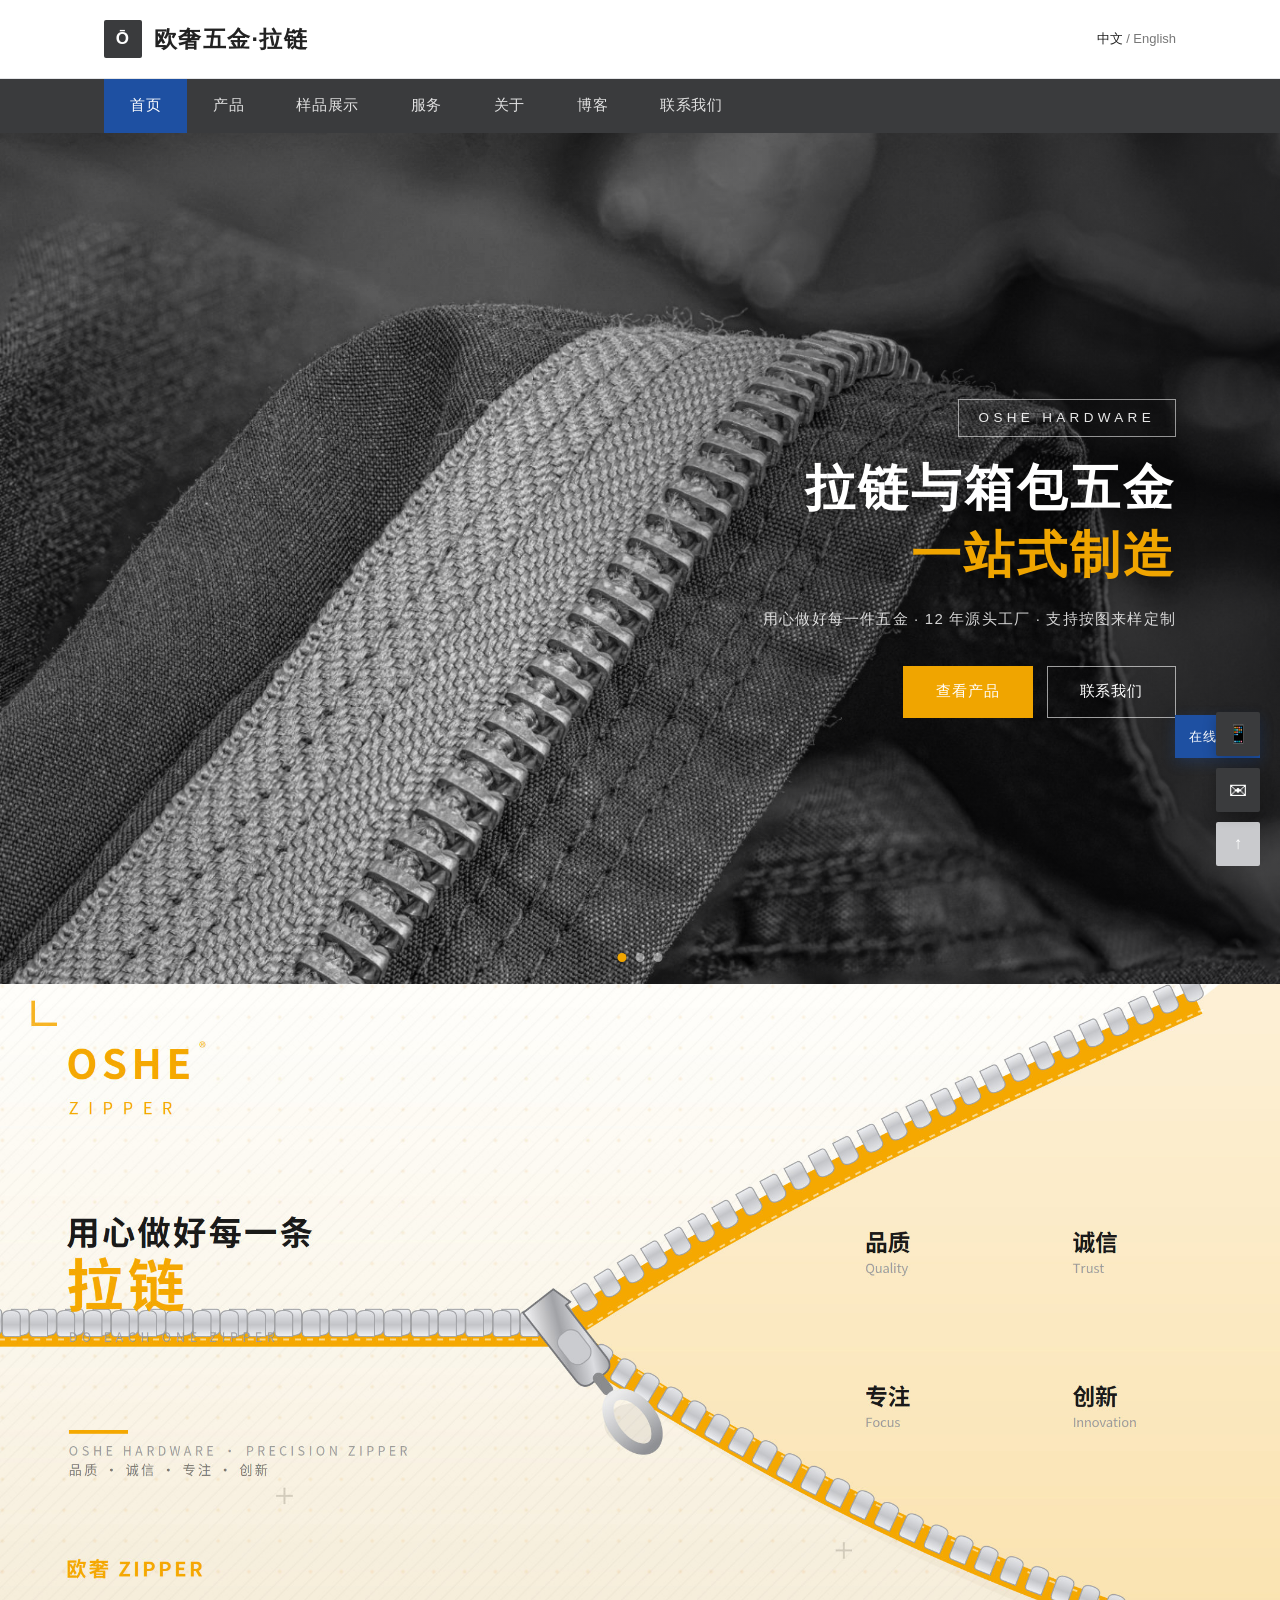
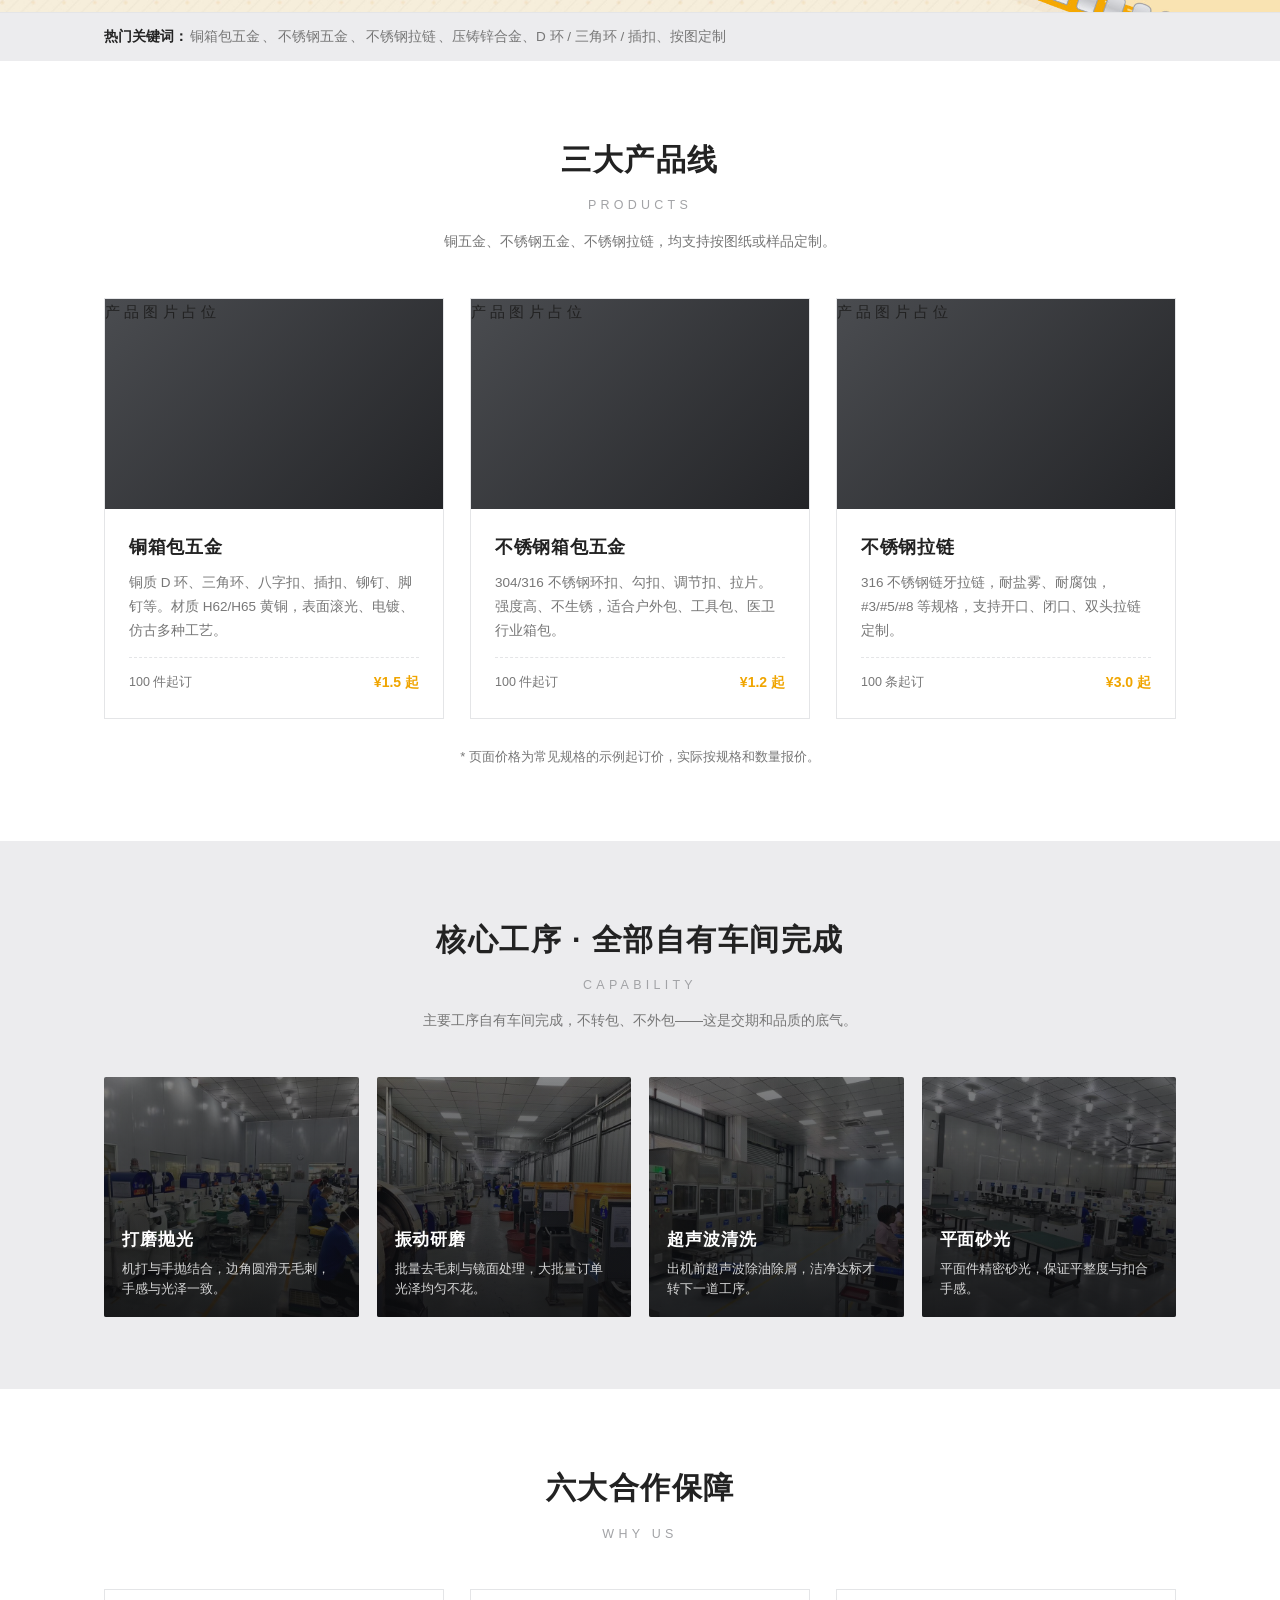
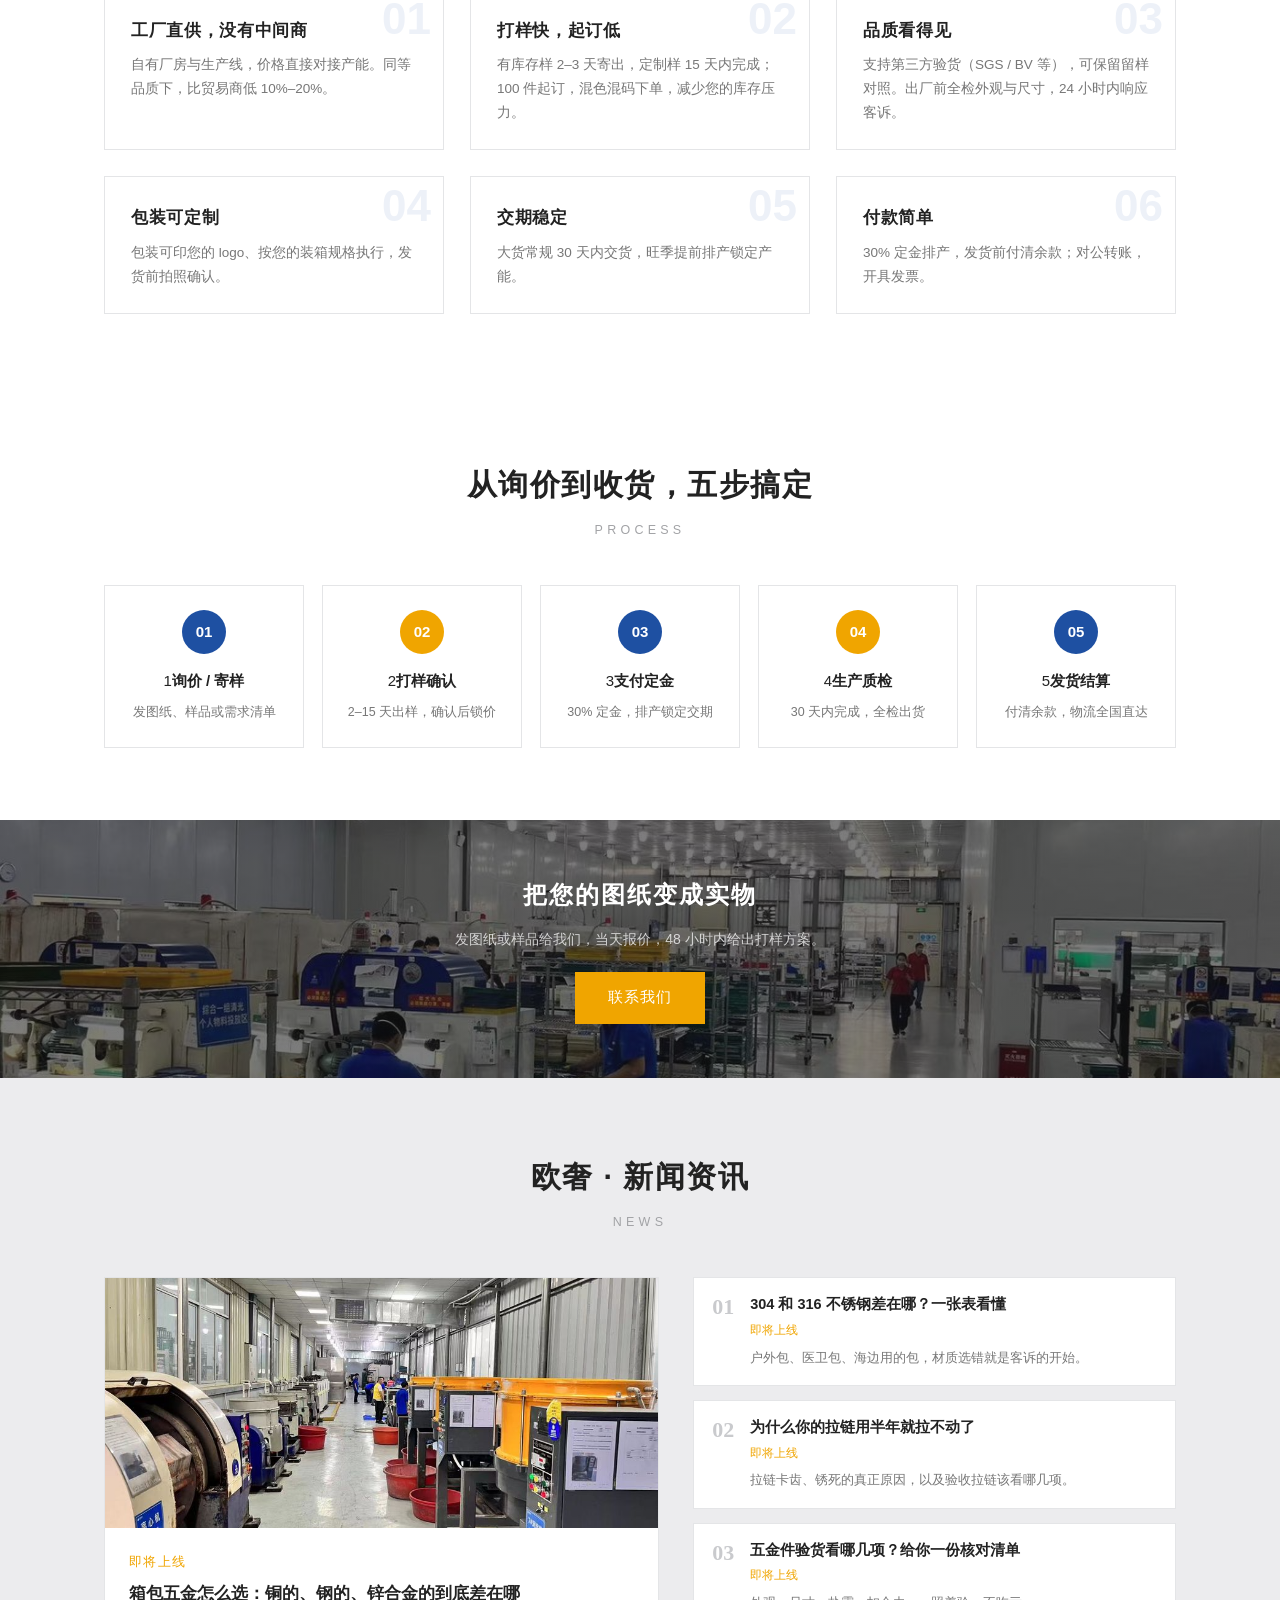
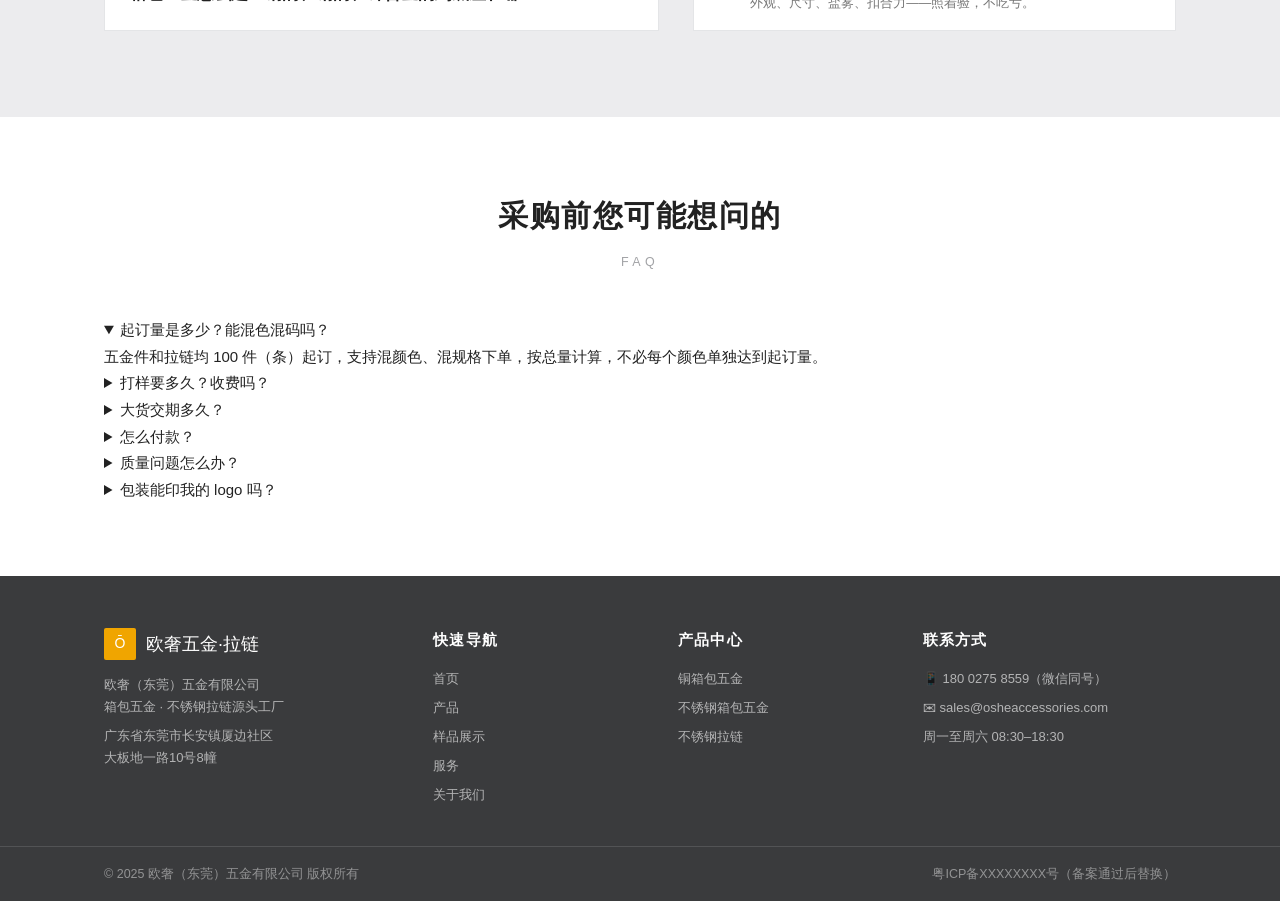
==== commit 8378244f: "产品图 产品名单写在 build.py 顶部的 SAMPLE_PRODUCTS 列表里，想改名/加分类直接改那一行；图片按 images/samples/spoon/ 这类文件夹存放，新样品丢进去重跑" ====
--- a/index.html
+++ b/index.html
@@ -28,6 +28,7 @@
     <nav class="nav-links">
 <a class="on" href="/">首页</a>
 <a href="/products/">产品</a>
+<a href="/samples/">样品展示</a>
 <a href="/services/">服务</a>
 <a href="/about/">关于</a>
 <a href="/blog/">博客</a>
@@ -198,6 +199,7 @@
       <h4>快速导航</h4>
       <a href="/">首页</a>
       <a href="/products/">产品</a>
+      <a href="/samples/">样品展示</a>
       <a href="/services/">服务</a>
       <a href="/about/">关于我们</a>
     </div>
--- a/assets/style.css
+++ b/assets/style.css
@@ -179,6 +179,48 @@
 .banner h2{font-size:24px;letter-spacing:.08em;}
 .banner p{margin-top:10px;color:rgba(255,255,255,.75);font-size:14px;}
 .banner .btn{margin-top:20px;}
+
+/* ── 样品展示 gallery ────────── */
+.gal-bar{display:flex;flex-wrap:wrap;gap:10px;margin-bottom:24px;}
+.gal-bar button{padding:8px 20px;font-size:13.5px;letter-spacing:.04em;background:#fff;border:1px solid #d8d9dc;color:#555;cursor:pointer;transition:all .16s ease;font-family:inherit;}
+.gal-bar button em{font-style:normal;font-size:11.5px;color:#9a9b9e;margin-left:5px;}
+.gal-bar button:hover{border-color:var(--gold);color:var(--gold);}
+.gal-bar button.on{background:var(--dark);border-color:var(--dark);color:#fff;}
+.gal-bar button.on em{color:rgba(255,255,255,.55);}
+.gal-grid{display:grid;grid-template-columns:repeat(4,1fr);gap:16px;}
+.gal-item{position:relative;display:flex;flex-direction:column;padding:0;background:#fff;border:1px solid var(--line);cursor:zoom-in;font-family:inherit;transition:box-shadow .2s ease,transform .2s ease;}
+.gal-item:hover{box-shadow:0 14px 30px rgba(0,0,0,.12);transform:translateY(-2px);}
+.gal-img{display:block;aspect-ratio:1/1;background:#fff;overflow:hidden;}
+.gal-img img{width:100%;height:100%;object-fit:contain;padding:7%;}
+.gal-name{display:block;padding:12px 8px 2px;font-size:14px;letter-spacing:.05em;color:var(--ink);}
+.gal-n{display:block;padding:0 8px 13px;font-size:11.5px;color:var(--muted);letter-spacing:.04em;}
+.gal-note{font-size:12.5px;color:var(--muted);margin-top:16px;}
+
+/* ── 样品详情弹层 ────────── */
+.pmodal{position:fixed;inset:0;z-index:210;display:none;align-items:center;justify-content:center;padding:20px;background:rgba(12,12,14,.9);}
+.pmodal.on{display:flex;}
+.pm-box{position:relative;display:flex;flex-direction:column;width:100%;max-width:780px;max-height:92vh;background:#fff;overflow:hidden;}
+.pm-close{position:absolute;top:8px;right:10px;z-index:3;width:36px;height:36px;border:0;background:rgba(255,255,255,.85);border-radius:50%;font-size:20px;line-height:1;color:#333;cursor:pointer;}
+.pm-close:hover{background:#fff;}
+.pm-head{display:flex;align-items:baseline;gap:12px;padding:16px 56px 12px 22px;border-bottom:1px solid var(--line);flex-wrap:wrap;}
+.pm-head b{font-size:17px;letter-spacing:.05em;}
+.pm-head span{font-size:12px;color:var(--muted);}
+.pm-count{margin-left:auto;}
+.pm-stage{position:relative;flex:1;min-height:0;display:flex;align-items:center;justify-content:center;background:#f7f7f8;padding:12px;overflow:hidden;}
+.pm-stage img{max-width:min(700px,86vw);max-height:min(54vh,600px);width:auto;height:auto;object-fit:contain;}
+.pm-arrow{position:absolute;top:50%;transform:translateY(-50%);width:38px;height:56px;border:0;background:rgba(255,255,255,.75);font-size:24px;color:#333;cursor:pointer;}
+.pm-arrow:hover{background:#fff;}
+.pm-prev{left:8px;}
+.pm-next{right:8px;}
+.pm-thumbs{display:flex;gap:8px;padding:12px 18px 14px;overflow-x:auto;border-top:1px solid var(--line);}
+.pm-thumbs button{flex:0 0 auto;width:60px;height:60px;padding:0;border:1px solid var(--line);background:#fff;cursor:pointer;opacity:.6;}
+.pm-thumbs button.on{border-color:var(--gold);opacity:1;}
+.pm-thumbs button.on img{padding:2px;}
+.pm-thumbs img{width:100%;height:100%;object-fit:cover;}
+.gal-promo{display:flex;align-items:center;justify-content:space-between;gap:20px;flex-wrap:wrap;
+  background:#fff;border:1px solid var(--line);border-left:3px solid var(--gold);padding:24px 28px;margin-top:6px;}
+.gal-promo b{font-size:16px;letter-spacing:.03em;}
+.gal-promo p{font-size:13.5px;color:var(--muted);margin-top:6px;}
 
 /* ── 按钮 ────────── */
 .btn{display:inline-block;padding:12px 32px;font-size:14.5px;letter-spacing:.06em;border:1px solid transparent;transition:all .18s ease;}
@@ -282,4 +324,11 @@
   .section--soft{padding:52px 0;}
   .consult{display:none;}
   .tbl{display:block;overflow-x:auto;}
+  .gal-grid{grid-template-columns:1fr 1fr;gap:10px;}
+  .gal-bar button{padding:7px 14px;font-size:12.5px;}
+  .gal-promo{padding:20px 22px;}
+  .pm-box{max-height:96vh;}
+  .pm-stage{min-height:300px;}
+  .pm-stage img{max-height:56vh;max-width:86vw;}
+  .pm-thumbs img{width:52px;height:52px;}
 }
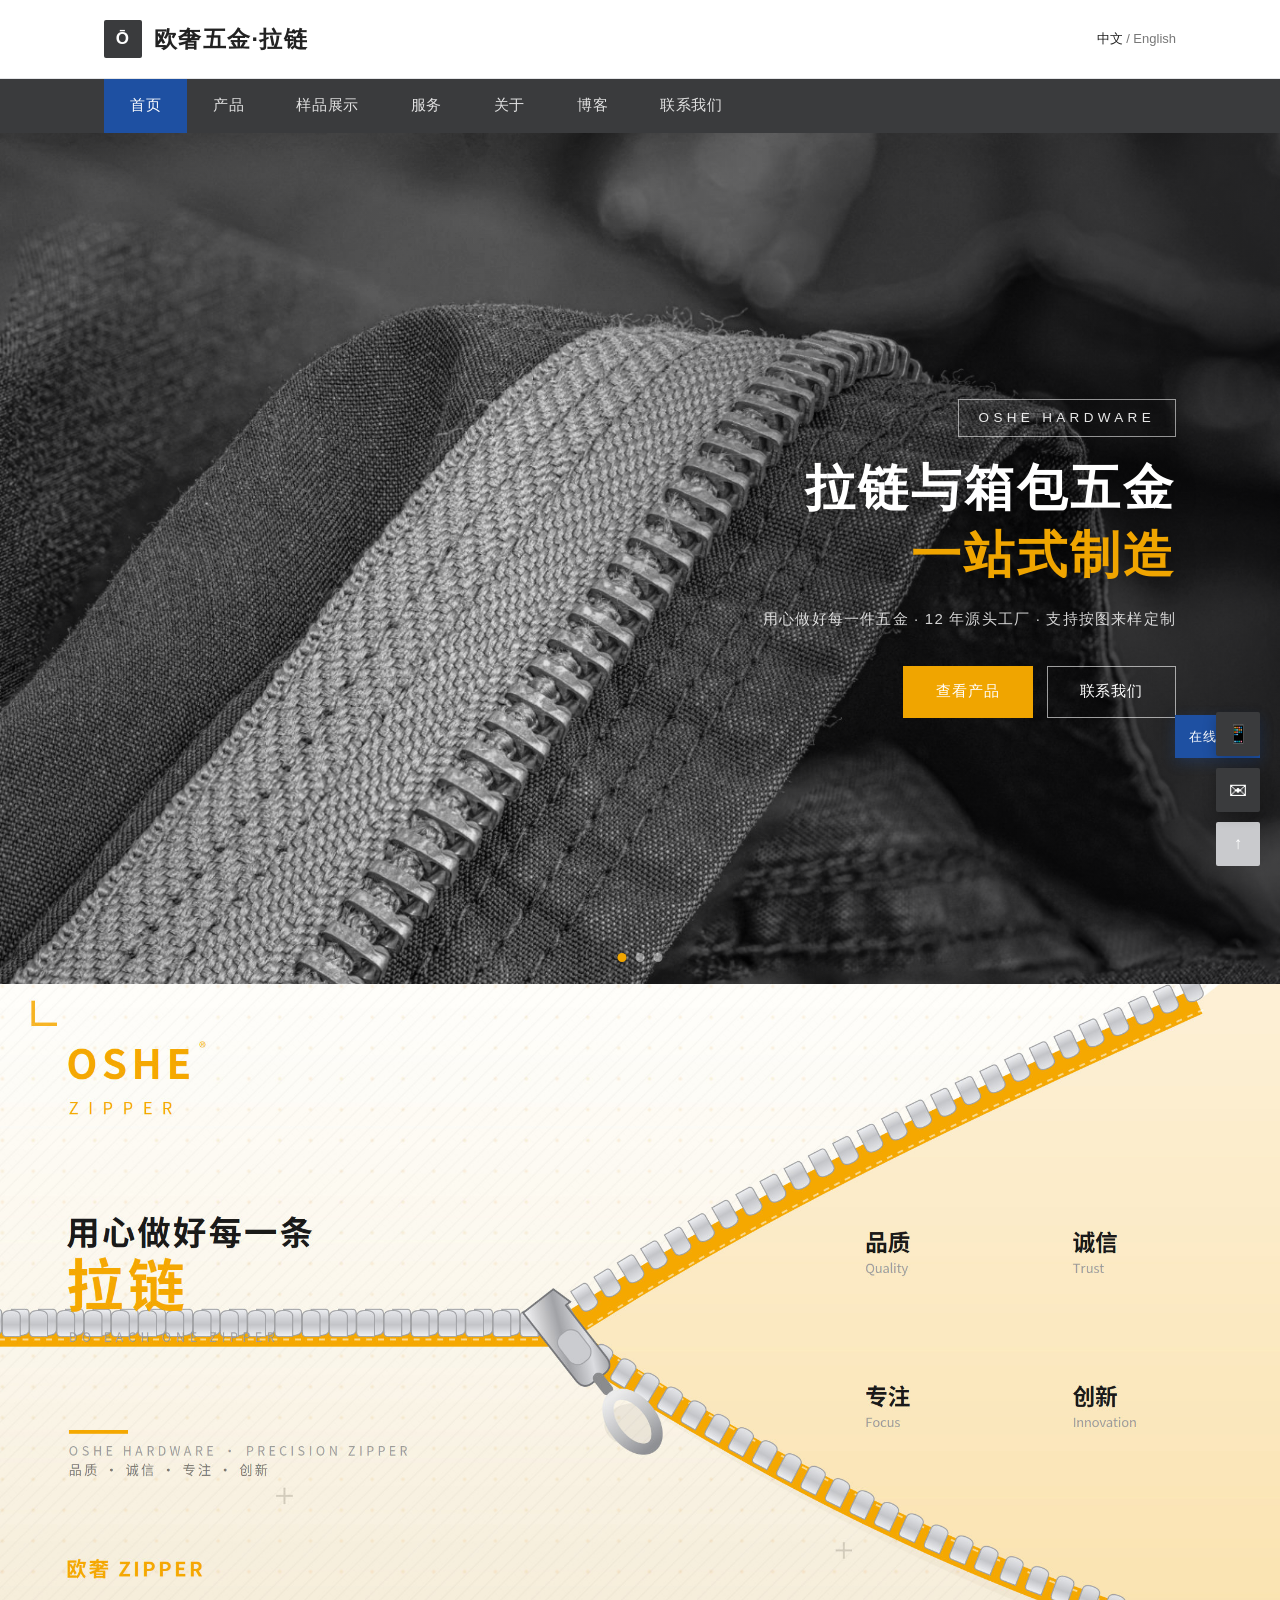
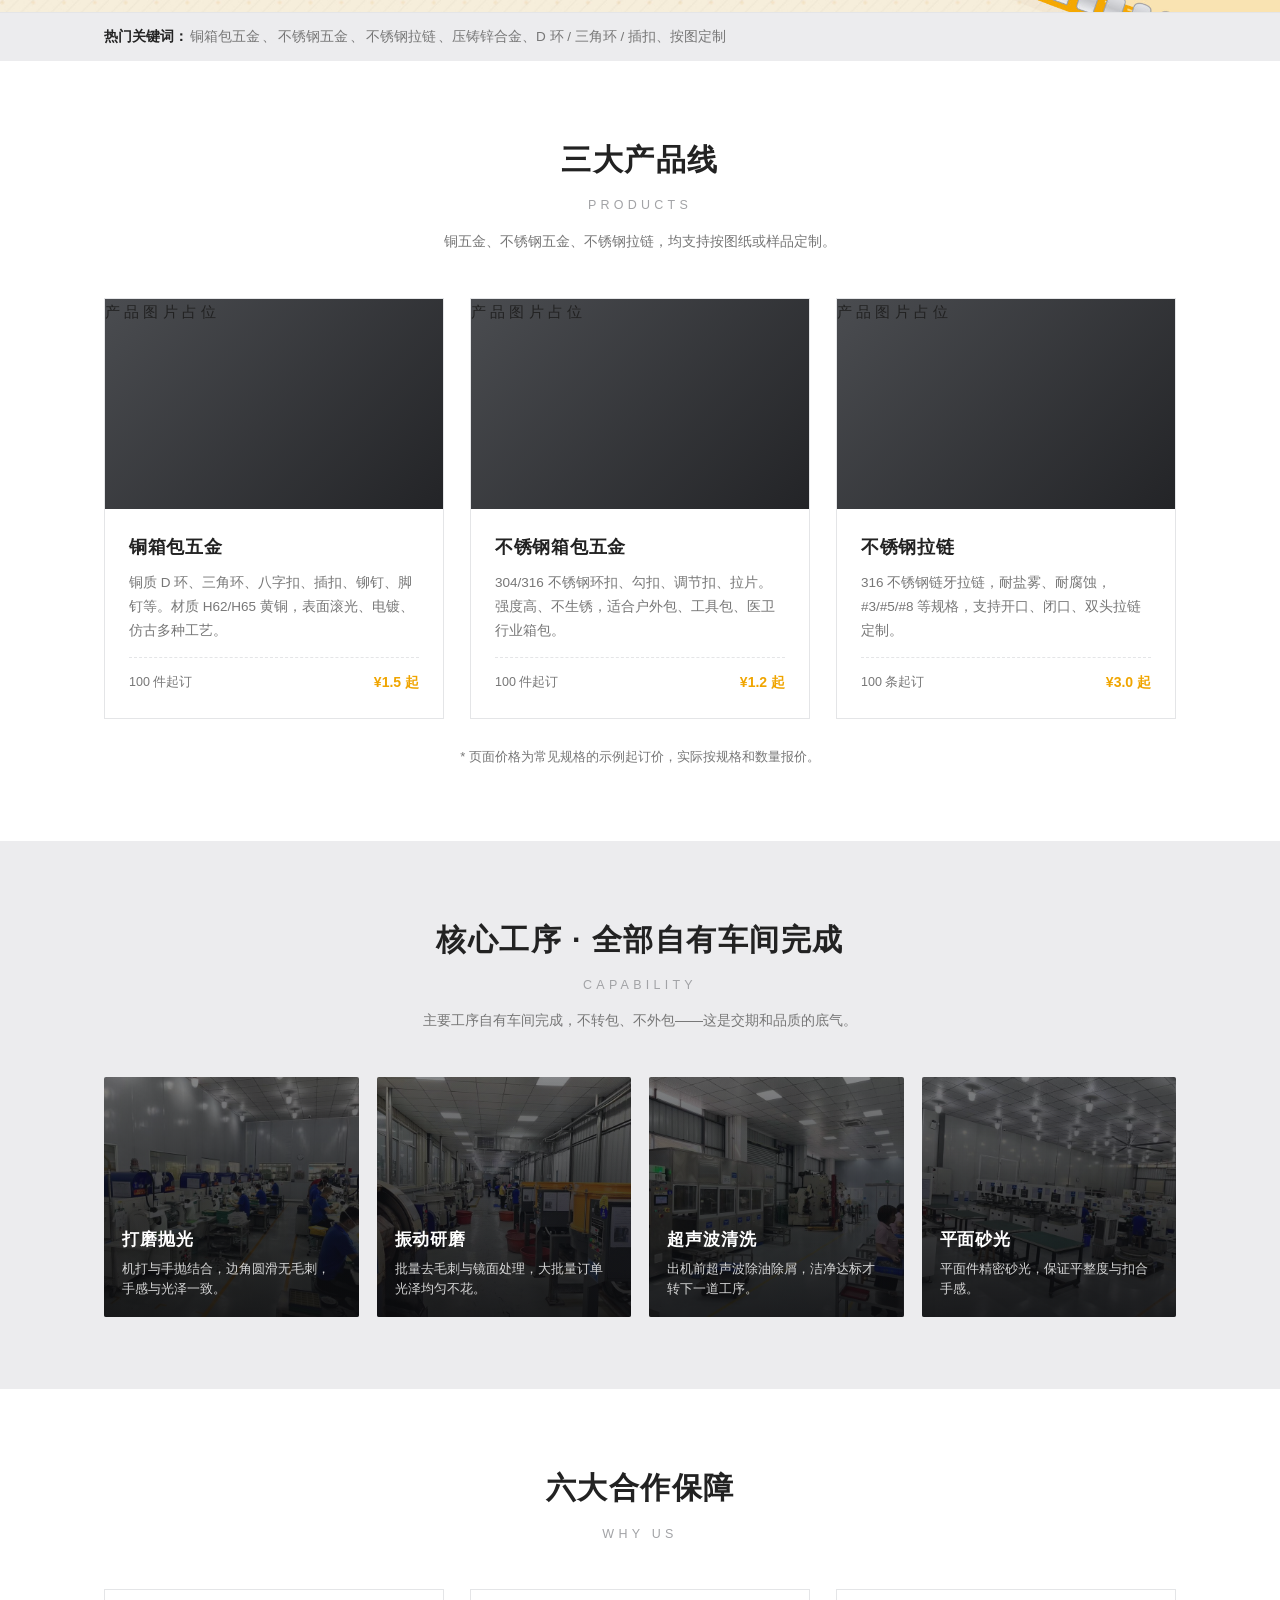
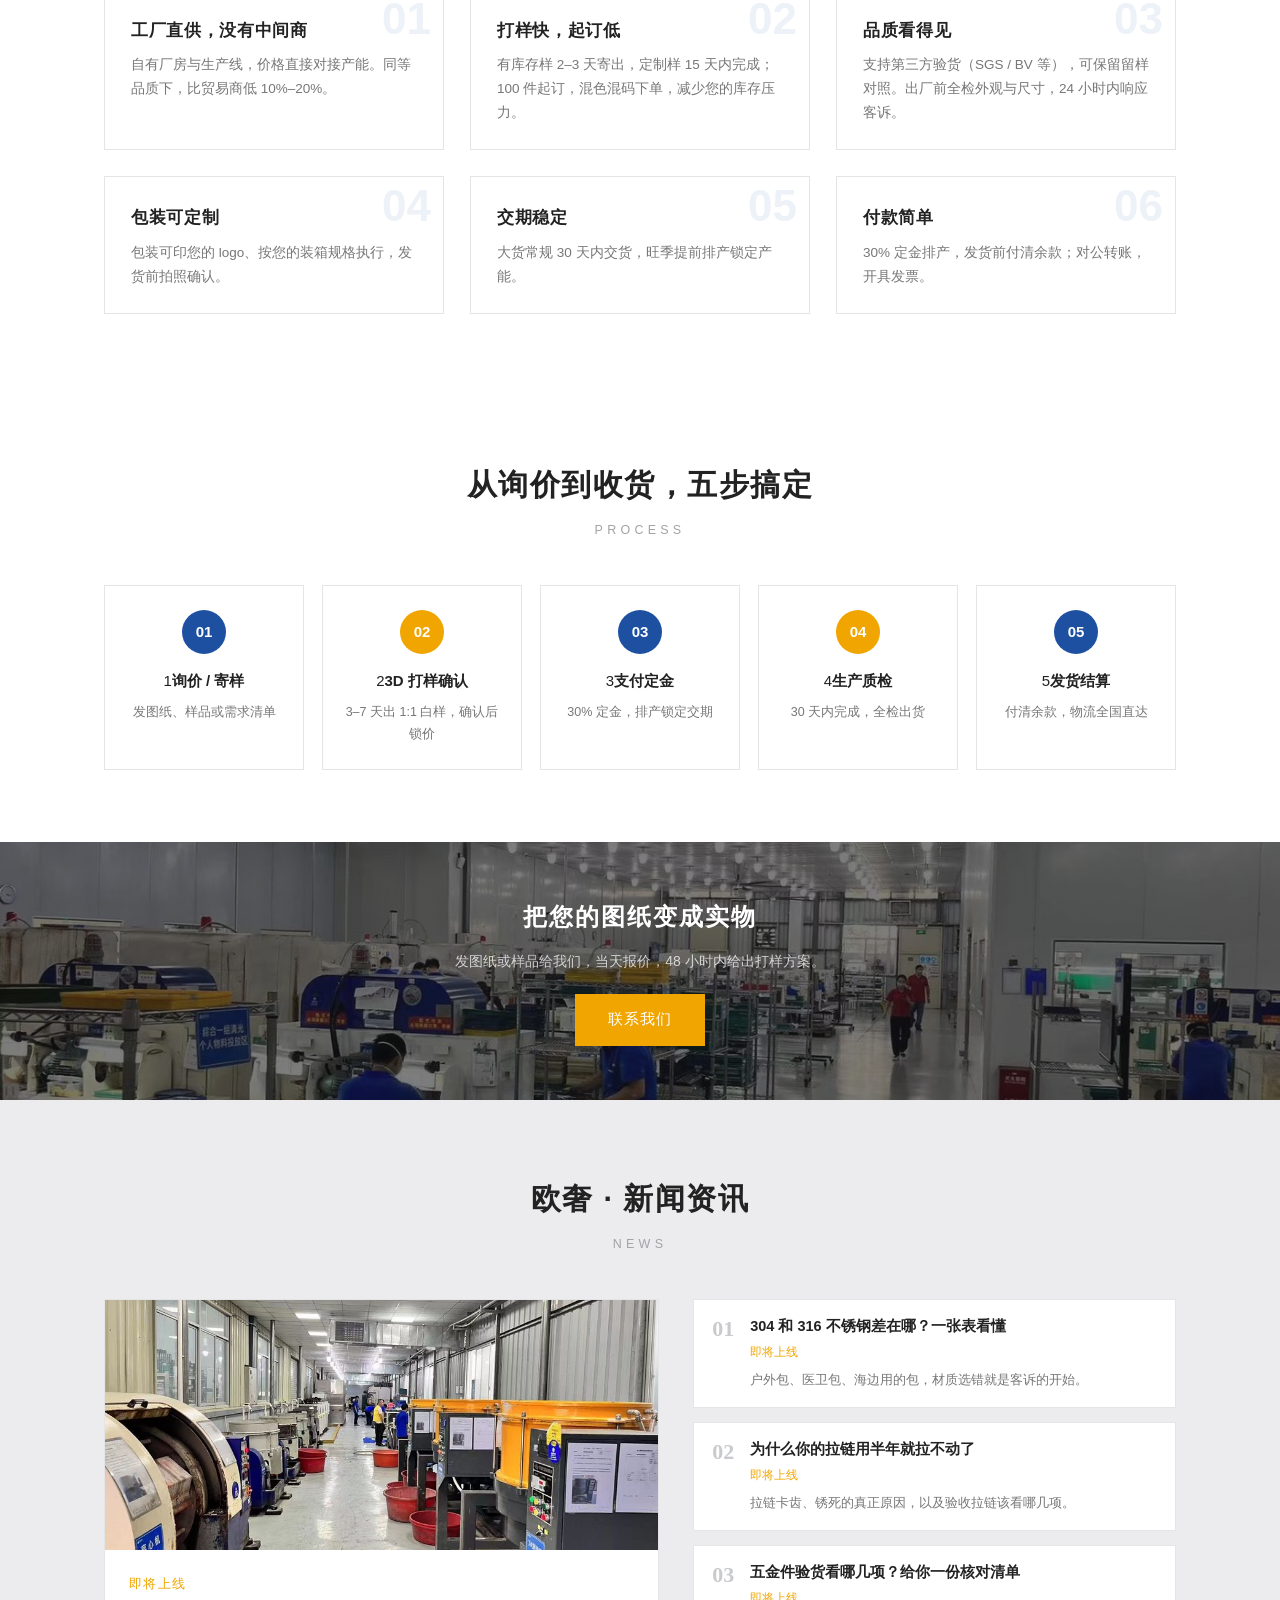
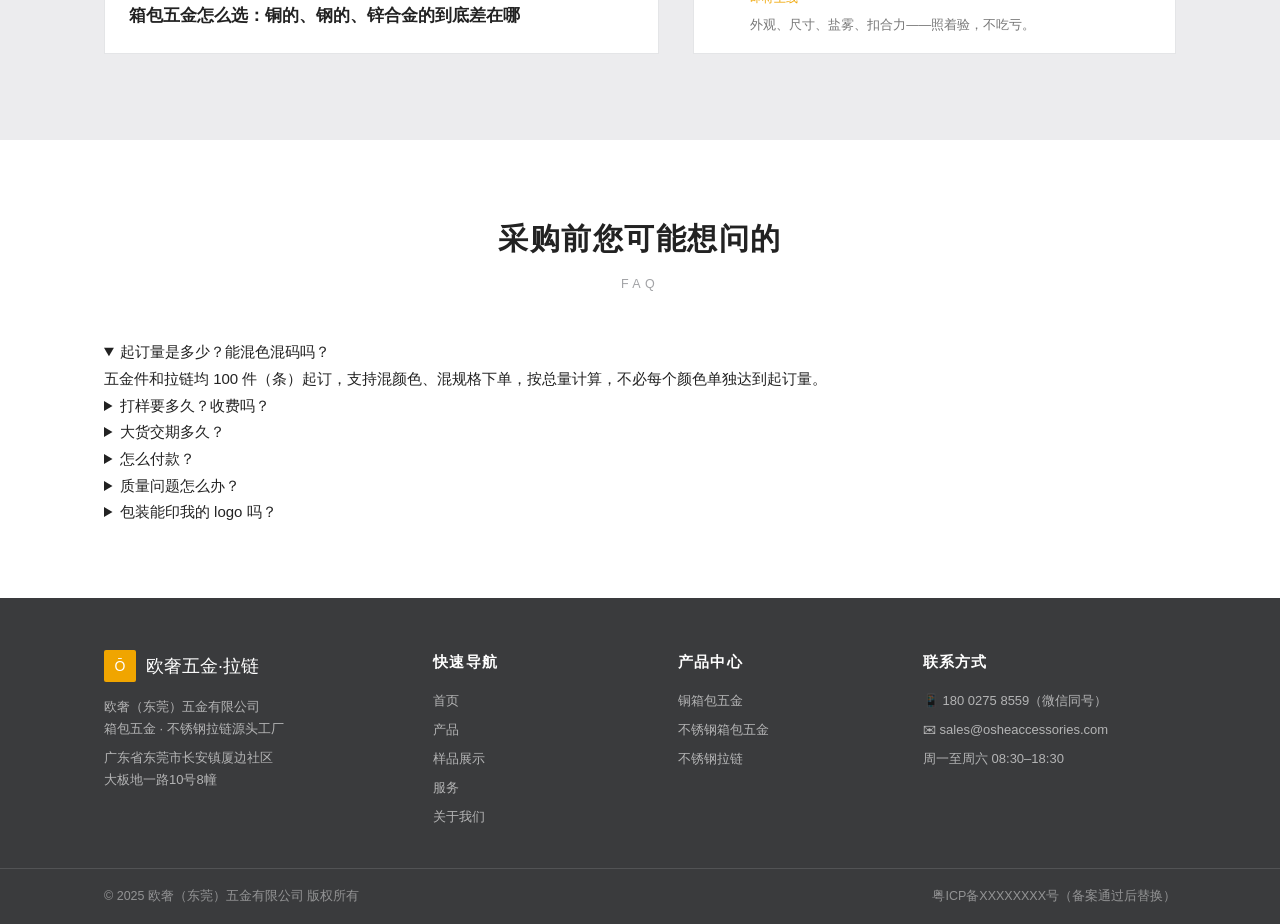
==== commit 6568fb77: "添加样品" ====
--- a/index.html
+++ b/index.html
@@ -137,7 +137,7 @@
     </div>
     <div class="steps">
       <div class="step"><span class="no">1</span><b>询价 / 寄样</b><p>发图纸、样品或需求清单</p></div>
-      <div class="step"><span class="no">2</span><b>打样确认</b><p>2–15 天出样，确认后锁价</p></div>
+      <div class="step"><span class="no">2</span><b>3D 打样确认</b><p>3–7 天出 1:1 白样，确认后锁价</p></div>
       <div class="step"><span class="no">3</span><b>支付定金</b><p>30% 定金，排产锁定交期</p></div>
       <div class="step"><span class="no">4</span><b>生产质检</b><p>30 天内完成，全检出货</p></div>
       <div class="step"><span class="no">5</span><b>发货结算</b><p>付清余款，物流全国直达</p></div>
--- a/assets/style.css
+++ b/assets/style.css
@@ -291,6 +291,22 @@
 .footer a:hover{color:var(--gold);}
 .footer-bottom{border-top:1px solid rgba(255,255,255,.12);}
 .fb-in{max-width:1120px;margin:0 auto;padding:16px 24px;display:flex;justify-content:space-between;gap:12px;font-size:12.5px;color:rgba(255,255,255,.45);flex-wrap:wrap;}
+
+/* ── 3D 打样板块 ────────── */
+.proto{display:grid;gap:14px;}
+.proto figure{margin:0;position:relative;overflow:hidden;background:#ececee;}
+.proto figure img{width:100%;height:100%;object-fit:cover;display:block;}
+.proto-lead img{aspect-ratio:16/7;object-position:center 62%;}
+.proto figcaption{position:absolute;left:0;right:0;bottom:0;padding:30px 18px 12px;font-size:13px;letter-spacing:.04em;color:#fff;background:linear-gradient(transparent,rgba(0,0,0,.62));}
+.proto-row{display:grid;grid-template-columns:1fr 1fr 1.45fr;gap:14px;align-items:stretch;}
+.proto-row figure img{height:480px;}
+.proto-note{border:1px solid var(--line);border-top:3px solid var(--gold);background:#fff;padding:24px 26px;display:flex;flex-direction:column;justify-content:center;}
+.proto-note b{font-size:16.5px;letter-spacing:.04em;}
+.proto-note ul{list-style:none;margin-top:10px;}
+.proto-note li{font-size:13.5px;color:#55565a;line-height:1.6;padding:7px 0 7px 16px;position:relative;border-top:1px dashed var(--line);}
+.proto-note li:first-child{border-top:0;}
+.proto-note li::before{content:"";position:absolute;left:0;top:14px;width:7px;height:7px;background:var(--gold);border-radius:50%;}
+.proto-note li b{font-size:13.5px;color:var(--ink);font-weight:700;}
 
 /* ── 移动端 ────────── */
 @media(max-width:860px){
@@ -331,4 +347,9 @@
   .pm-stage{min-height:300px;}
   .pm-stage img{max-height:56vh;max-width:86vw;}
   .pm-thumbs img{width:52px;height:52px;}
+  .proto-lead img{aspect-ratio:16/10;}
+  .proto-row{grid-template-columns:1fr;}
+  .proto-row figure img{height:auto;aspect-ratio:4/5;}
+  .proto figcaption{font-size:12px;padding:24px 14px 10px;}
+  .proto-note{padding:20px 18px;}
 }
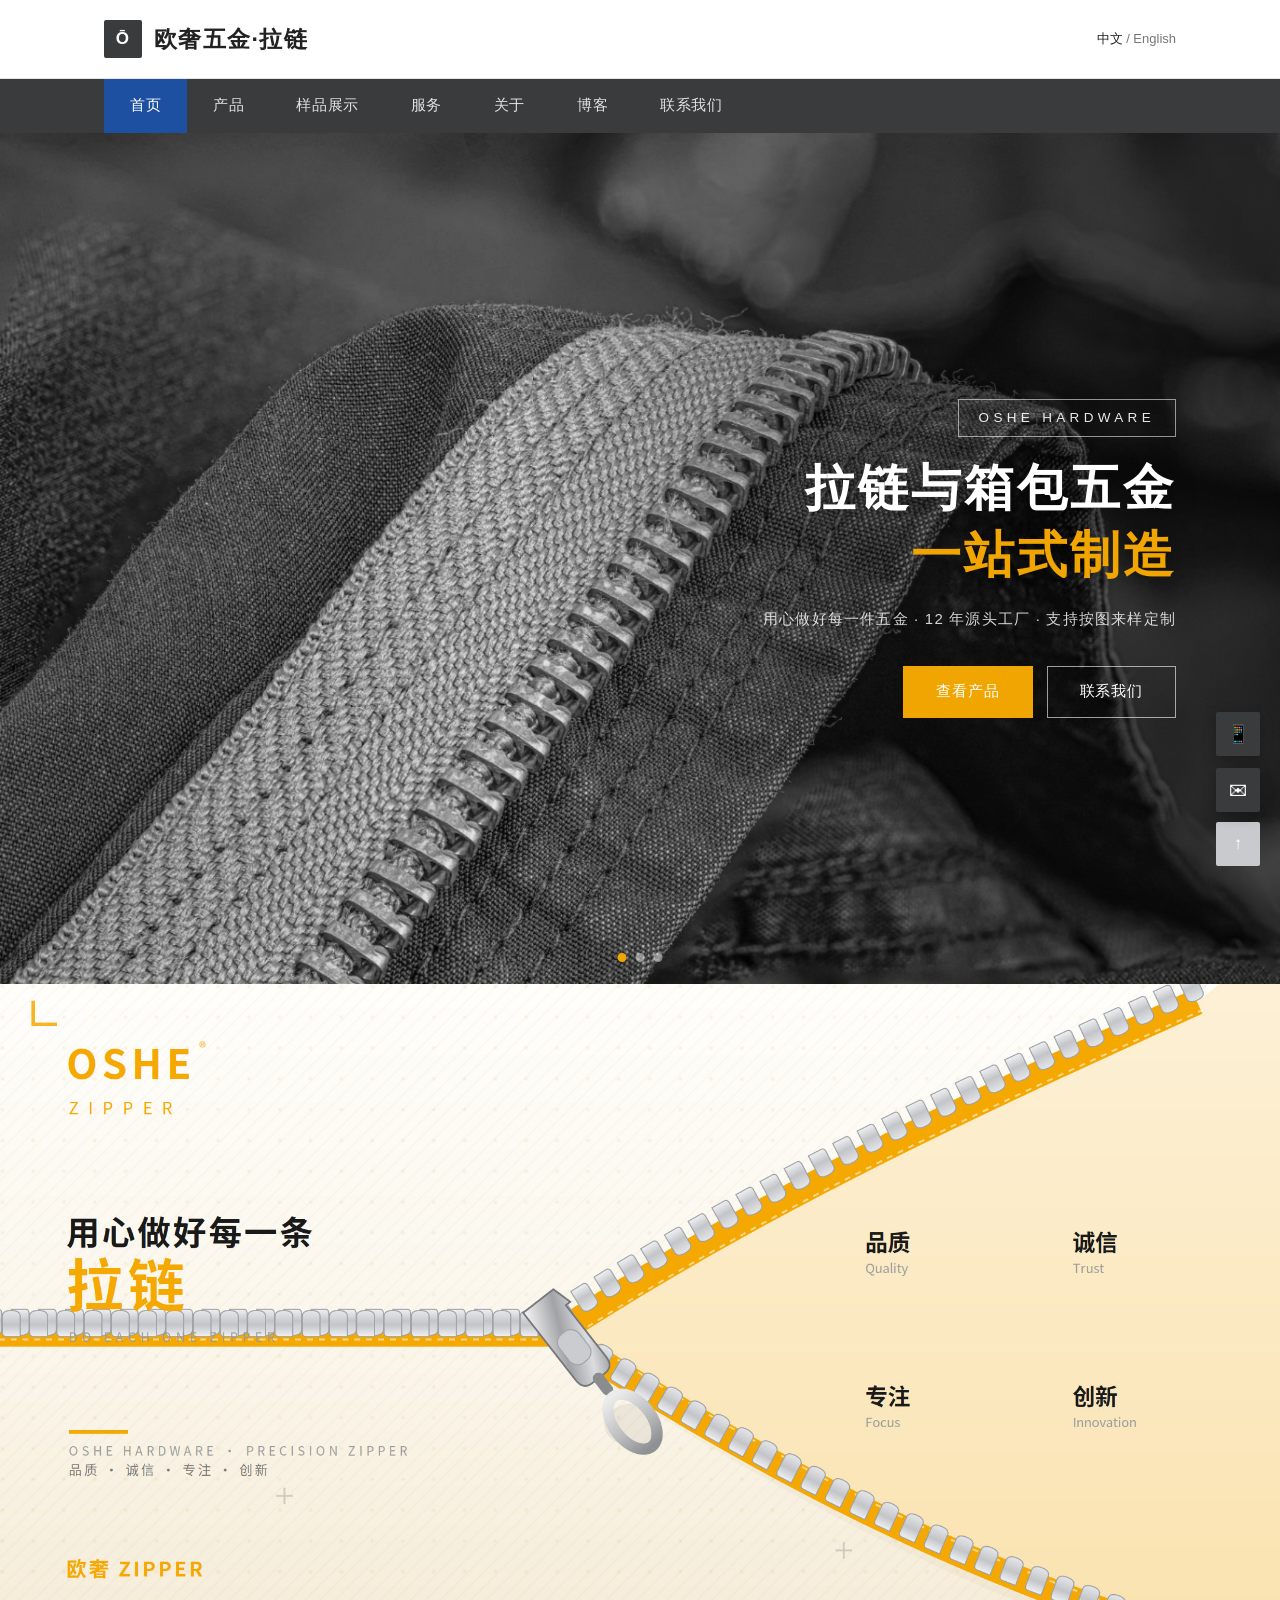
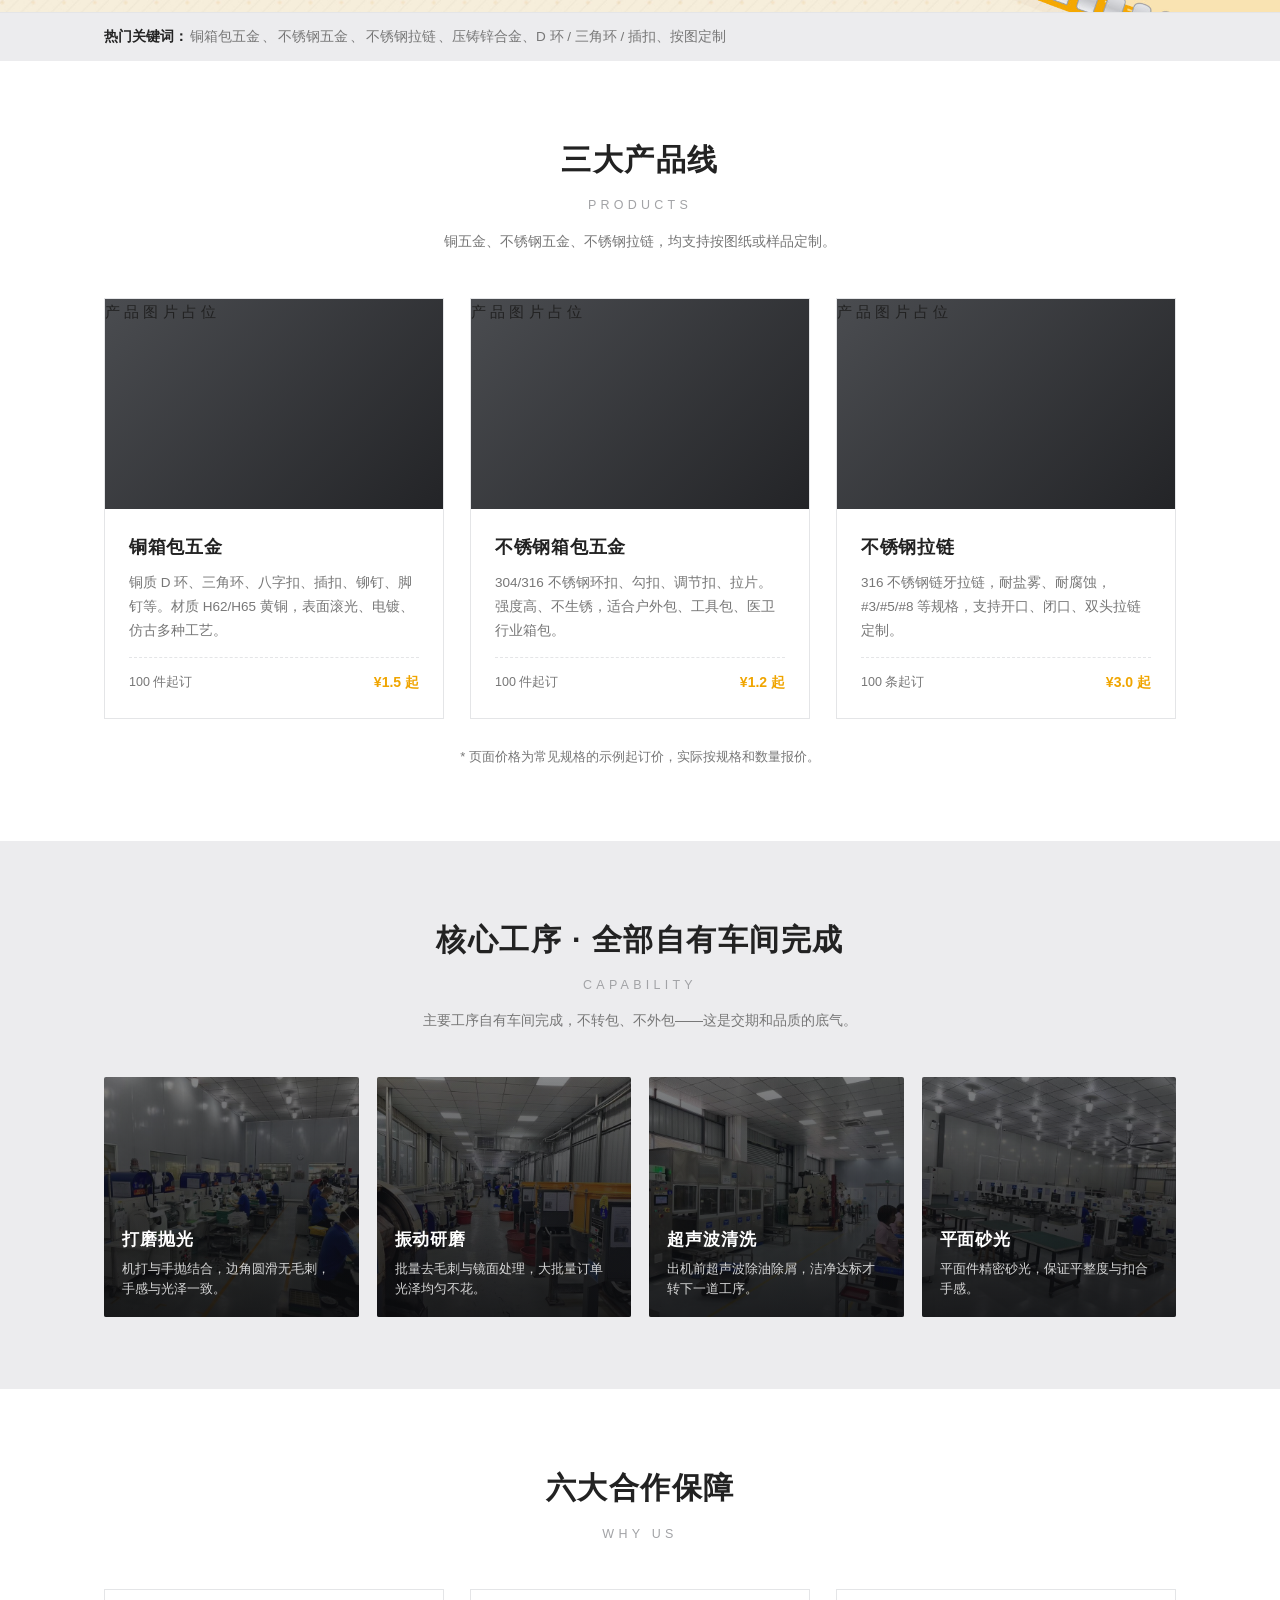
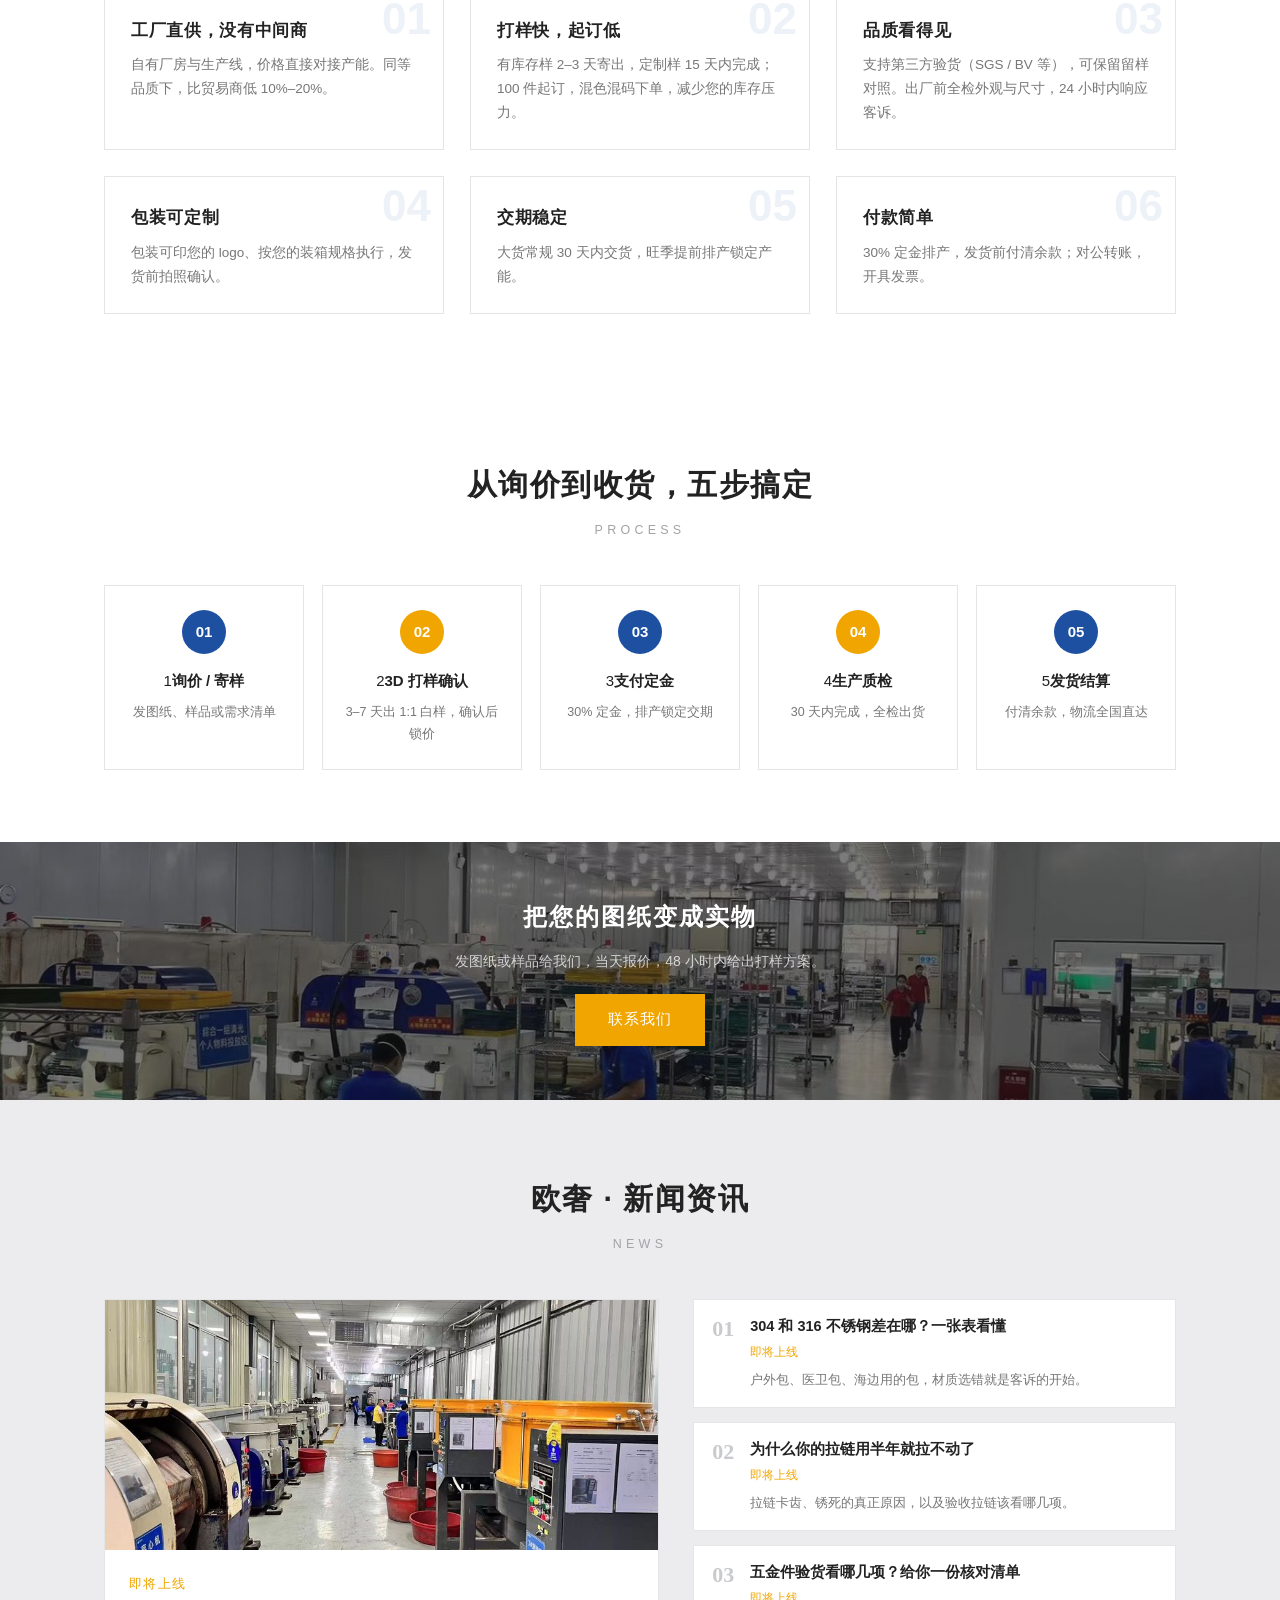
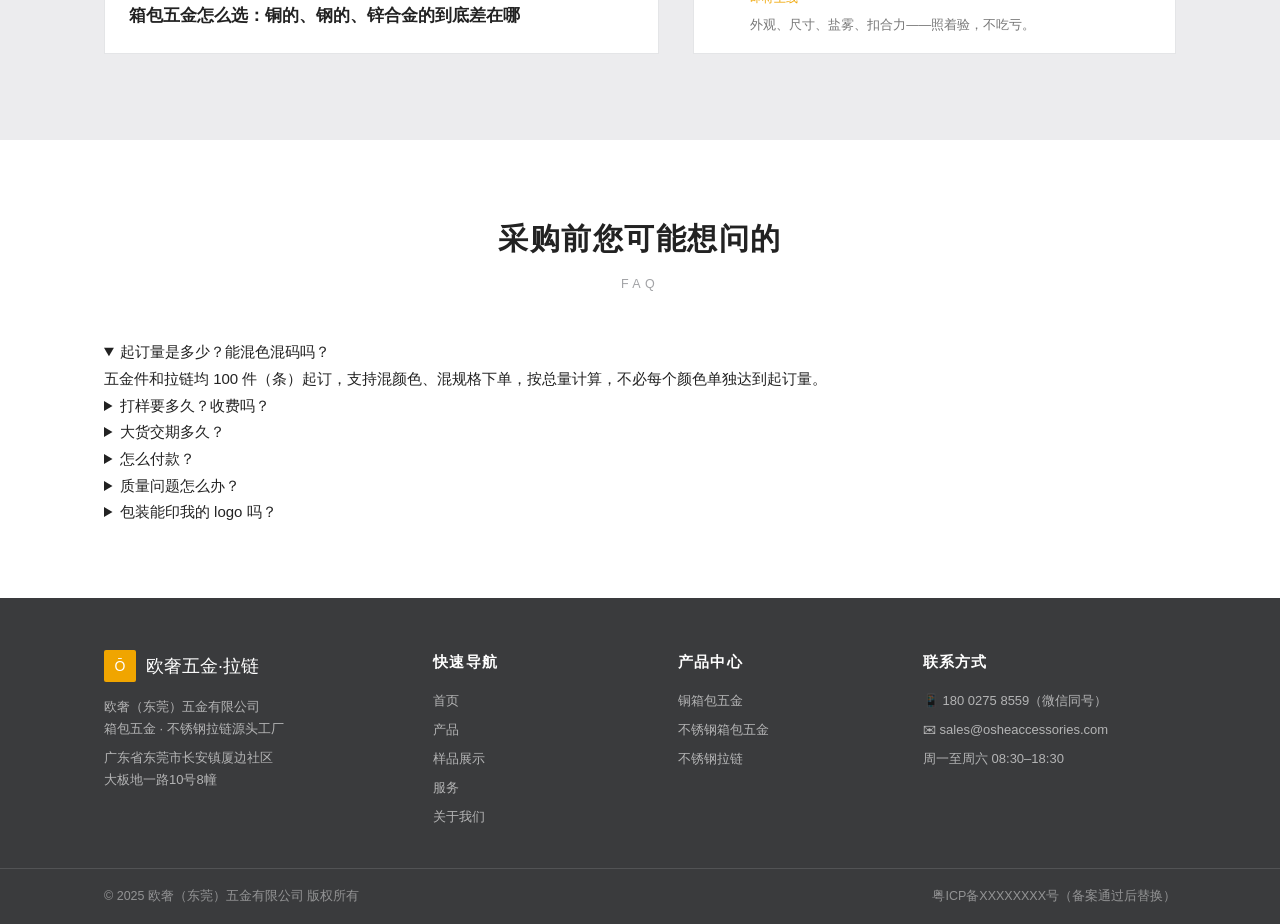
==== commit 574f74f2: "悬浮窗" ====
--- a/index.html
+++ b/index.html
@@ -222,7 +222,6 @@
   </div></div>
 </footer>
 
-<div class="consult"><a href="/contact/">在线咨询</a></div>
 <div class="backtop"><button type="button" onclick="window.scrollTo({top:0,behavior:'smooth'})" aria-label="回到顶部">↑</button></div>
 <div class="float">
   <div class="float-item">
@@ -266,7 +265,7 @@
     setTimeout(function(){ box.classList.add('fade'); setTimeout(function(){ box.hidden = true; }, 700); }, 6000);
     history.replaceState(null, '', location.pathname);
   }
-});
+})();
 </script>
 </body>
 </html>
--- a/assets/style.css
+++ b/assets/style.css
@@ -271,12 +271,9 @@
 .float-btn{width:44px;height:44px;border:0;border-radius:2px;background:var(--dark);color:#fff;font-size:18px;cursor:pointer;box-shadow:0 4px 14px rgba(0,0,0,.24);transition:background .15s ease;}
 .float-btn:hover{background:var(--blue);}
 .float-panel{position:absolute;right:54px;top:50%;transform:translateY(-50%);background:#fff;border:1px solid var(--line);box-shadow:0 8px 26px rgba(0,0,0,.16);padding:12px 18px;white-space:nowrap;opacity:0;visibility:hidden;transition:all .22s ease;}
-.float-item .open{opacity:1;visibility:visible;}
+.float-item.open .float-panel{opacity:1;visibility:visible;}
 .float-panel b{display:block;font-size:11.5px;color:var(--muted);letter-spacing:.14em;font-weight:600;}
 .fp-num{display:block;font-size:13.5px;color:var(--ink);margin-top:3px;font-weight:600;letter-spacing:.02em;}
-.consult{position:fixed;right:20px;bottom:142px;z-index:90;}
-.consult a{display:block;background:var(--blue);color:#fff;padding:10px 14px;font-size:13px;letter-spacing:.1em;box-shadow:0 4px 14px rgba(30,80,162,.3);}
-.consult a:hover{background:#173e7d;}
 .backtop{position:fixed;right:20px;bottom:34px;z-index:90;}
 .backtop button{width:44px;height:44px;border:0;border-radius:2px;background:#c9cacd;color:#fff;font-size:17px;cursor:pointer;transition:background .15s ease;}
 .backtop button:hover{background:var(--dark);}
@@ -338,7 +335,6 @@
   .sec-head{margin-bottom:32px;}
   .section{padding:52px 0;}
   .section--soft{padding:52px 0;}
-  .consult{display:none;}
   .tbl{display:block;overflow-x:auto;}
   .gal-grid{grid-template-columns:1fr 1fr;gap:10px;}
   .gal-bar button{padding:7px 14px;font-size:12.5px;}
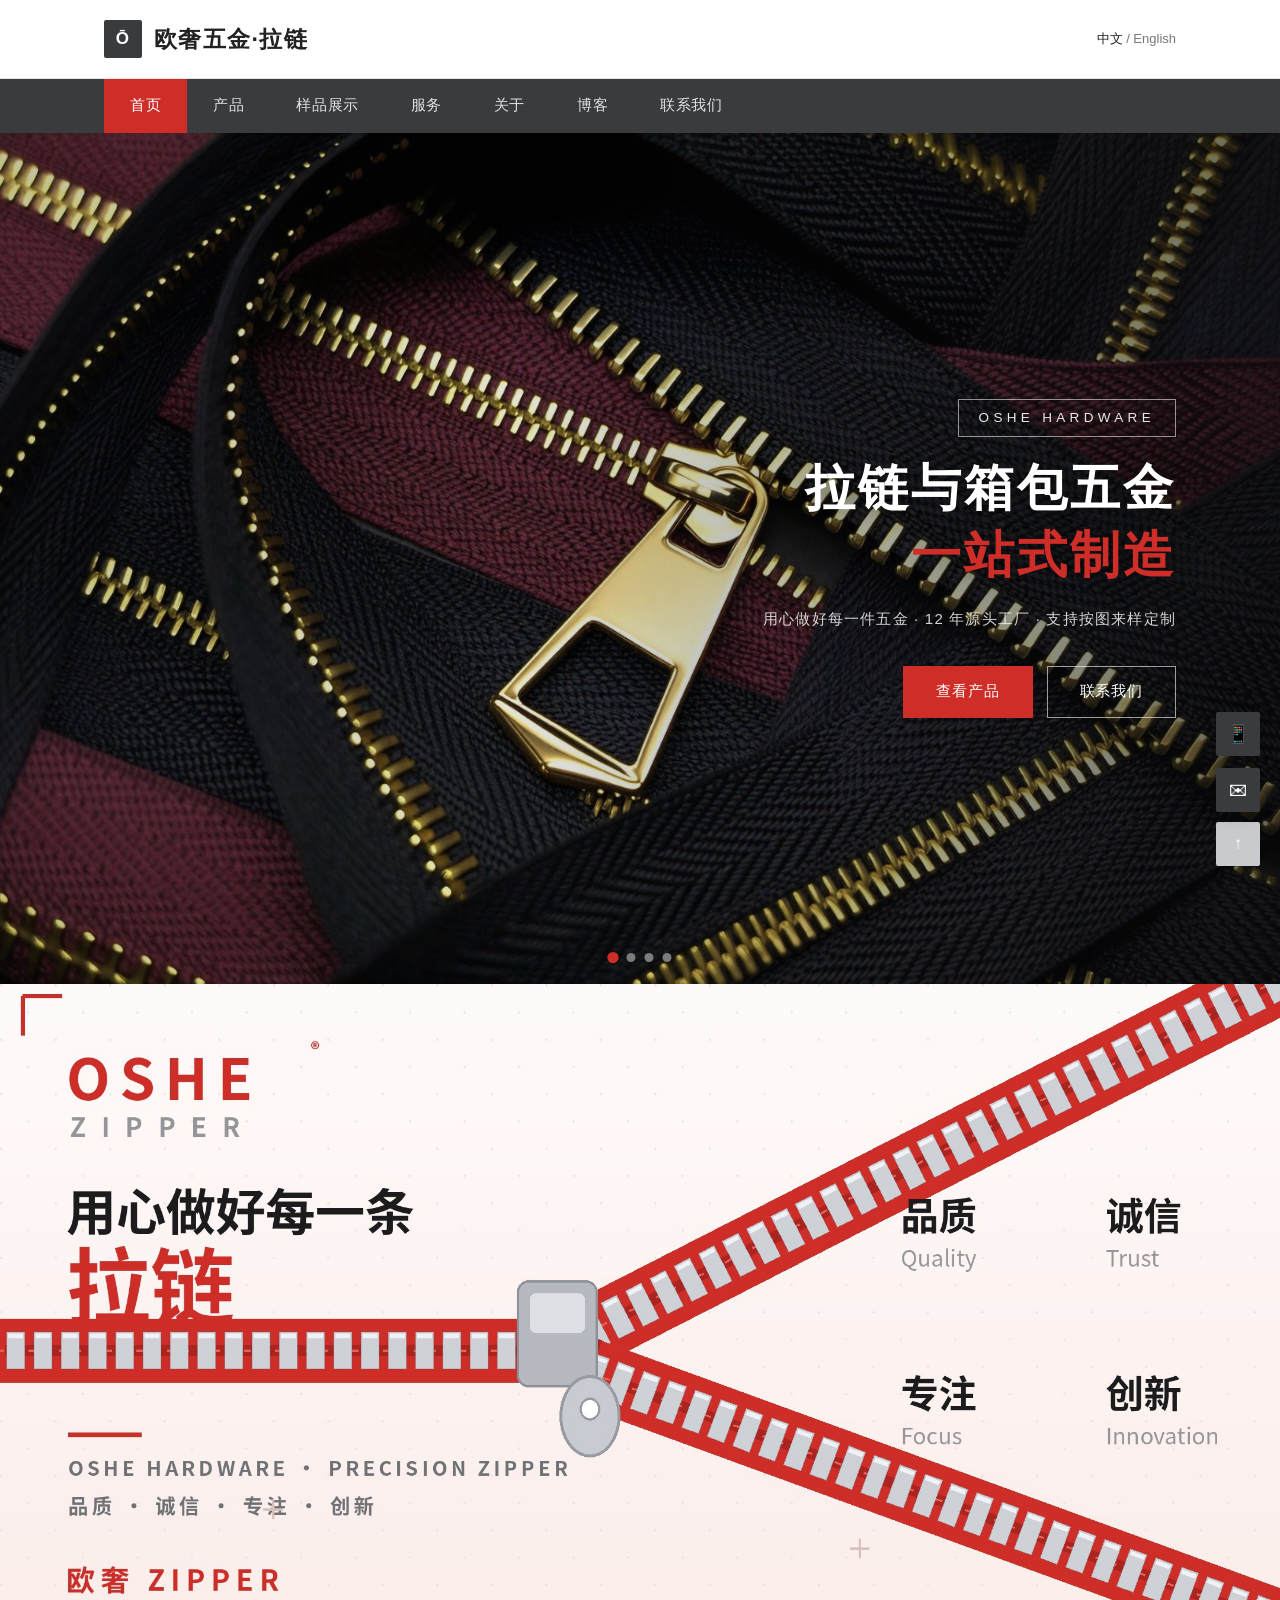
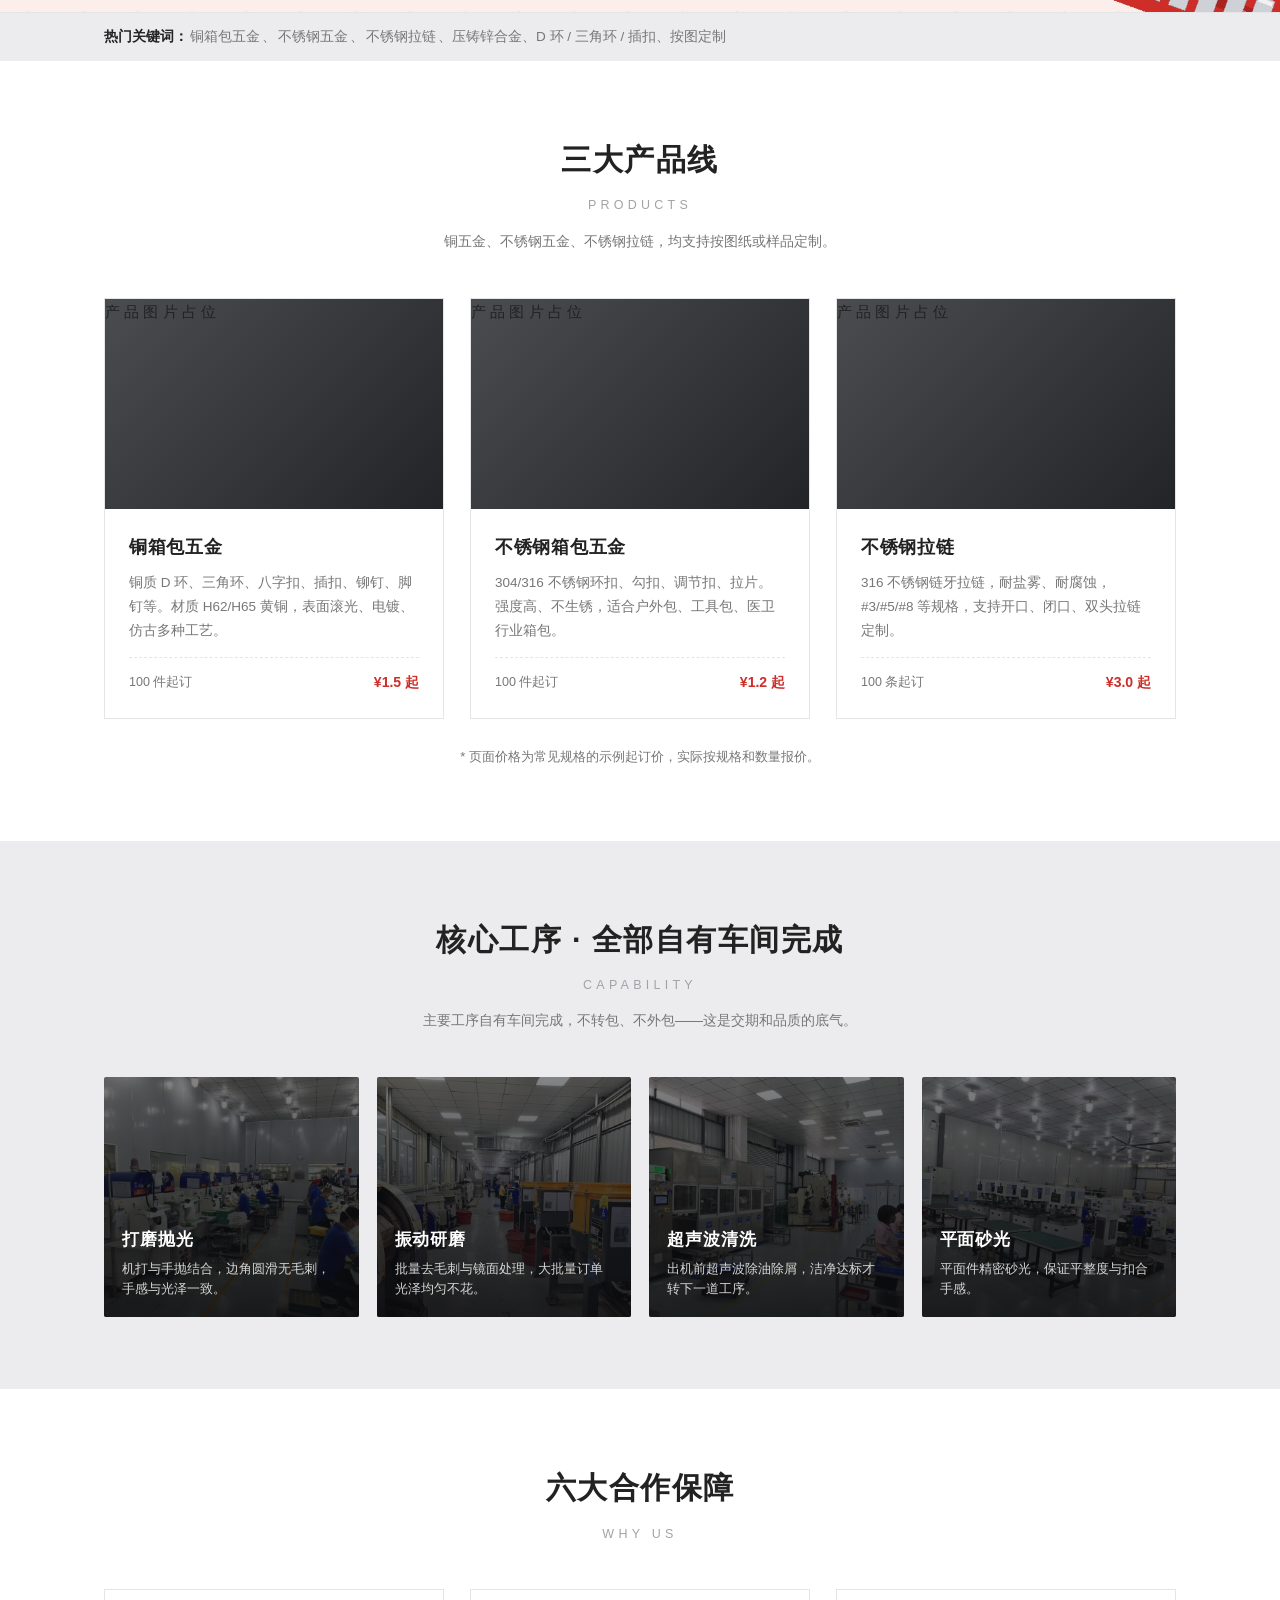
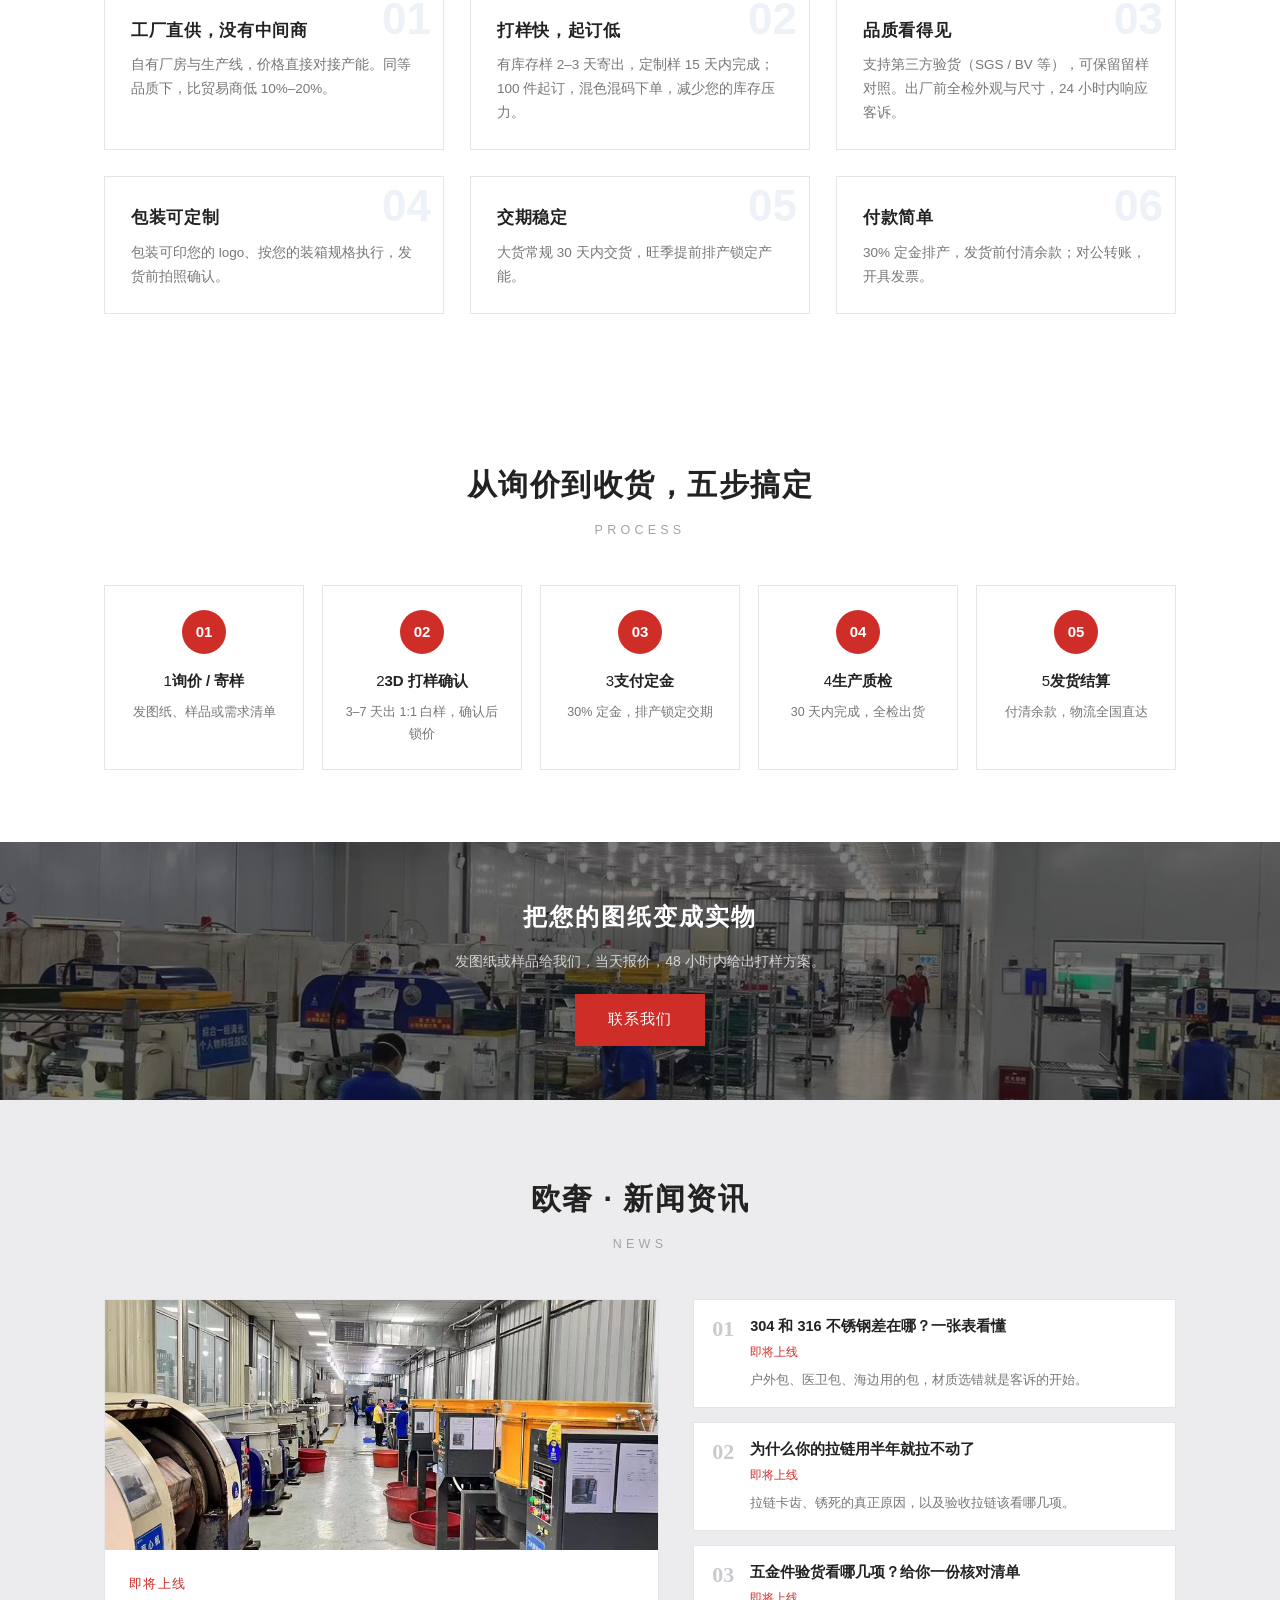
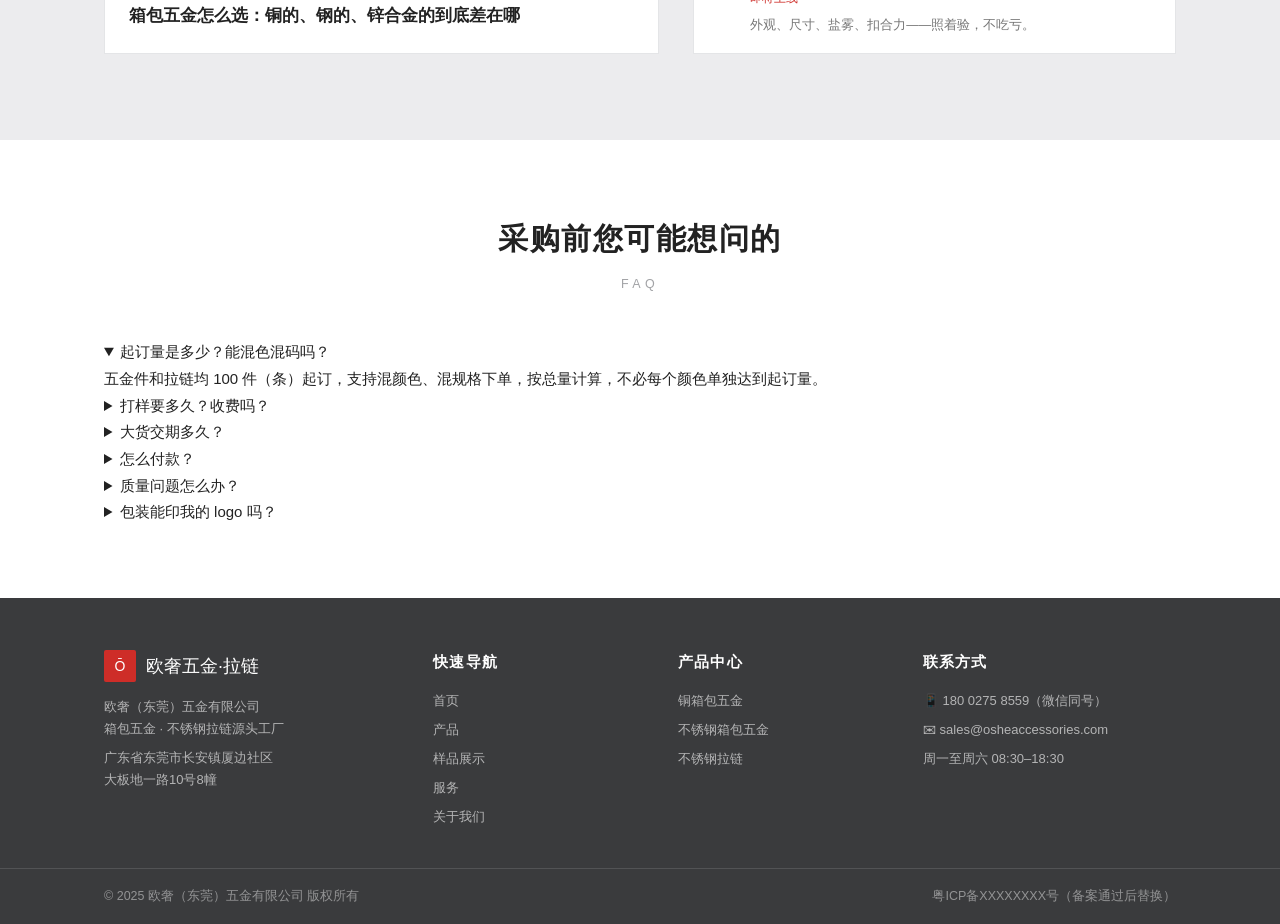
==== commit 5f1d3616: "改主题加图片" ====
--- a/index.html
+++ b/index.html
@@ -16,7 +16,7 @@
 <meta property="og:description" content="欧奢（东莞）五金有限公司：12 年箱包五金、不锈钢拉链源头工厂。铜五金、不锈钢五金、316 不锈钢拉链按图定制，100 件起订，混色混码，30 天交货。">
 <meta property="og:url" content="https://oshee.cn/">
 <meta property="og:image" content="https://oshee.cn/og-image.jpg">
-<link rel="stylesheet" href="/assets/style.css">
+<link rel="stylesheet" href="/assets/style.css?v=1795519007-23960">
 </head>
 <body>
 <div class="topbar"><div class="wrap">
@@ -40,7 +40,7 @@
 <main>
 
 <section class="hero">
-  <div class="slides"><div class="slide s1"></div><div class="slide s2"></div><div class="slide s3"></div><div class="shade"></div></div>
+  <div class="slides"><div class="slide on" style="background-image:url(/images/zip-hero-1.jpg?v=1795518946-371071)"></div><div class="slide" style="background-image:url(/images/zip-hero-2.jpg?v=1795518946-147583)"></div><div class="slide" style="background-image:url(/images/zip-hero-3.jpg?v=1795518946-282370)"></div><div class="slide" style="background-image:url(/images/zip-hero-4.jpg?v=1795520429-254160)"></div><div class="shade"></div></div>
   <div class="wrap hero-in">
     <div class="hero-tag"><span>OSHE HARDWARE</span></div>
     <h1>拉链与箱包五金<br><span class="em">一站式制造</span></h1>
@@ -50,7 +50,7 @@
       <a class="btn btn-ghost" href="/contact/">联系我们</a>
     </div>
   </div>
-  <div class="hero-dots"><span class="on"></span><span></span><span></span></div>
+  <div class="hero-dots"><span class="on"></span><span></span><span></span><span></span></div>
 </section>
 
 <section class="values">
@@ -241,6 +241,19 @@
 </div>
 <script>
 (function(){
+  var slides=document.querySelectorAll('.hero .slide'), dots=document.querySelectorAll('.hero-dots span');
+  if(slides.length && dots.length){
+    var cur=0, timer=null;
+    function show(i){
+      cur=i;
+      slides.forEach(function(s,j){ s.classList.toggle('on', j===i); });
+      dots.forEach(function(d,j){ d.classList.toggle('on', j===i); });
+    }
+    function next(){ show((cur+1) % slides.length); }
+    function arm(){ clearInterval(timer); timer=setInterval(next, 6000); }
+    dots.forEach(function(d,i){ d.addEventListener('click', function(){ show(i); arm(); }); });
+    arm();
+  }
   var bar=document.querySelector('.float'); if(!bar) return;
   bar.addEventListener('click',function(e){
     var btn=e.target.closest('.float-btn');
--- a/assets/style.css
+++ b/assets/style.css
@@ -1,10 +1,9 @@
 /* ═══════════════════════════════════════════════
-   欧奢五金·拉链 内贸站 — 仿德诚拉链 DCL 风格
-   黑白灰极简 + 宝蓝导航块 + 橙黄点缀 / 黑白工业摄影
+   欧奢五金·拉链 内贸站 — 参照 Riri(riri.com) 风格
+   白底细字导航 + 炭灰板块 + 品牌红点缀 / 工业摄影
    ═══════════════════════════════════════════════ */
 :root{
-  --blue:#1e50a2;        /* 导航当前块宝蓝 */
-  --gold:#f0a500;        /* 橙黄点缀 */
+  --accent:#ce2d28;      /* 品牌红（参照 Riri 品牌红调） */
   --dark:#3a3b3d;        /* 深灰导航/页脚 */
   --ink:#222;
   --muted:#777;
@@ -27,7 +26,7 @@
 .brand-mark{width:38px;height:38px;background:var(--dark);color:#fff;display:flex;align-items:center;justify-content:center;font-size:17px;border-radius:2px;flex-shrink:0;}
 .topbar .lang{margin-left:auto;font-size:13px;color:var(--muted);}
 .topbar .lang a{color:var(--muted);}
-.topbar .lang a:hover{color:var(--blue);}
+.topbar .lang a:hover{color:var(--accent);}
 .topbar .lang .cur{color:var(--ink);}
 
 /* ── 导航：深灰条 当前页宝蓝块 ────────── */
@@ -36,29 +35,27 @@
 .nav-links{display:flex;}
 .nav-links a{display:block;color:rgba(255,255,255,.85);padding:14px 26px;font-size:14.5px;letter-spacing:.04em;transition:background .15s ease,color .15s ease;}
 .nav-links a:hover{color:#fff;background:rgba(255,255,255,.08);}
-.nav-links a.on{color:#fff;background:var(--blue);}
-
-/* ── 首页轮播：黑白工业摄影 + 大字 ────────── */
-.hero{position:relative;height:calc(100svh - 49px);min-height:520px;overflow:hidden;background:#1a1a1c;}
+.nav-links a.on{color:#fff;background:var(--accent);}
+
+/* ── 首页轮播：原色工业摄影（金色拉链系列）+ 大字 ────────── */
+.hero{position:relative;height:calc(100svh - 49px);min-height:520px;overflow:hidden;background:#141416;}
 .slides{position:absolute;inset:0;}
-.slide{position:absolute;inset:0;background-position:center;background-size:cover;filter:grayscale(1) contrast(1.06);}
-.slide.s1{background-image:url(/images/zip-gold.jpg);opacity:1;animation:slideA 15s ease infinite;}
-.slide.s2{background-image:url(/images/zip-metal.jpg);animation:slideB 15s ease infinite;}
-.slide.s3{background-image:url(/images/zip-denim.jpg);animation:slideC 15s ease infinite;}
-@keyframes slideA{0%,28%,100%{opacity:1;}36%,60%{opacity:0;}70%,92%{opacity:0;}}
-@keyframes slideB{0%,28%{opacity:0;}36%,60%{opacity:1;}70%,92%{opacity:0;}}
-@keyframes slideC{0%,28%,60%{opacity:0;}70%,92%{opacity:1;}}
+.slide{position:absolute;inset:0;background-position:center;background-size:cover;opacity:0;transition:opacity 1s ease;}
+.slide.on{opacity:1;}
 .shade{position:absolute;inset:0;background:linear-gradient(90deg,rgba(10,10,12,.25) 0%,rgba(10,10,12,.1) 40%,rgba(10,10,12,.62) 100%);}
 .hero-in{position:relative;z-index:2;height:100%;display:flex;flex-direction:column;justify-content:center;align-items:flex-end;text-align:right;color:#fff;}
 .hero-tag{margin-bottom:18px;}
 .hero-tag span{display:inline-block;border:1px solid rgba(255,255,255,.55);padding:6px 20px;font-size:13.5px;letter-spacing:.32em;color:rgba(255,255,255,.9);}
 .hero h1{font-size:clamp(30px,4.6vw,50px);font-weight:700;line-height:1.35;letter-spacing:.06em;text-shadow:0 3px 26px rgba(0,0,0,.45);}
-.hero h1 .em{color:var(--gold);}
+.hero h1 .em{color:var(--accent);}
 .hero-sub{margin-top:16px;font-size:15px;color:rgba(255,255,255,.82);letter-spacing:.08em;}
 .hero-cta{margin-top:34px;display:flex;gap:14px;justify-content:flex-end;}
 .hero-dots{position:absolute;left:50%;bottom:22px;transform:translateX(-50%);z-index:3;display:flex;gap:9px;}
-.hero-dots span{width:9px;height:9px;border-radius:50%;background:rgba(255,255,255,.45);}
-.hero-dots span.on{background:var(--gold);}
+.hero-dots span{width:9px;height:9px;border-radius:50%;background:rgba(255,255,255,.45);cursor:pointer;transition:background .2s,transform .2s;}
+.hero-dots span:hover{background:rgba(255,255,255,.8);}
+.hero-dots span.on{background:var(--accent);transform:scale(1.25);}
+
+/* 带背景图的深色横幅：背景由 HTML 内联 style 提供（双背景：暗遮罩 + 图） */
 
 /* ── 品牌理念区：橙黄大圆 + 四词 ────────── */
 .values{background:#fff;overflow:hidden;}
@@ -69,14 +66,14 @@
 .keywords .wrap{padding-top:12px;padding-bottom:12px;font-size:13.5px;color:var(--muted);}
 .keywords b{color:var(--ink);}
 .keywords a{margin:0 2px;}
-.keywords a:hover{color:var(--blue);}
+.keywords a:hover{color:var(--accent);}
 
 /* ── 板块 ────────── */
 .section{padding:72px 0;}
 .section--soft{background:var(--soft);}
 .sec-head{text-align:center;margin-bottom:44px;}
 .sec-head .bar{display:inline-block;font-size:clamp(22px,2.8vw,30px);font-weight:700;letter-spacing:.05em;}
-.sec-head .bar i{font-style:normal;color:var(--gold);}
+.sec-head .bar i{font-style:normal;color:var(--accent);}
 .sec-head .en{display:block;margin-top:8px;font-size:12.5px;color:#a2a3a6;letter-spacing:.34em;text-transform:uppercase;}
 .sec-head .desc,.sec-head p{margin-top:12px;color:var(--muted);font-size:14px;}
 
@@ -93,7 +90,7 @@
 .pcard-body h3{font-size:18px;letter-spacing:.04em;}
 .pcard-body p{margin-top:8px;color:var(--muted);font-size:13.5px;flex:1;}
 .pcard-meta{margin-top:14px;padding-top:12px;border-top:1px dashed var(--line);font-size:12.5px;color:var(--muted);display:flex;justify-content:space-between;align-items:center;}
-.pcard-meta b,.pcard-meta .price{color:var(--gold);font-weight:700;font-size:14px;}
+.pcard-meta b,.pcard-meta .price{color:var(--accent);font-weight:700;font-size:14px;}
 .section--soft .pcard{border-color:#dddee1;}
 .section--soft .pcard:hover{box-shadow:0 14px 34px rgba(0,0,0,.12);}
 
@@ -107,9 +104,9 @@
 /* ── 数字卖点 ────────── */
 .stats{display:grid;grid-template-columns:repeat(4,1fr);gap:24px;}
 .stat{background:#fff;border:1px solid var(--line);padding:28px 22px;text-align:center;position:relative;overflow:hidden;}
-.stat .num{font-size:34px;font-weight:700;color:var(--blue);line-height:1.2;}
+.stat .num{font-size:34px;font-weight:700;color:var(--accent);line-height:1.2;}
 .stat .big{display:block;margin-top:6px;font-size:14px;letter-spacing:.04em;}
-.stat::after{content:"";position:absolute;left:50%;bottom:0;transform:translateX(-50%);width:36px;height:3px;background:var(--gold);}
+.stat::after{content:"";position:absolute;left:50%;bottom:0;transform:translateX(-50%);width:36px;height:3px;background:var(--accent);}
 
 /* ── 通用卡 ────────── */
 .card{background:#fff;border:1px solid var(--line);padding:26px 26px 24px;position:relative;overflow:hidden;transition:box-shadow .2s ease;}
@@ -122,20 +119,20 @@
 /* ── 步骤 ────────── */
 .steps{display:grid;grid-template-columns:repeat(5,1fr);gap:18px;counter-reset:st;}
 .step{background:#fff;border:1px solid var(--line);padding:24px 18px;text-align:center;position:relative;counter-increment:st;}
-.step::before{content:"0" counter(st);display:block;width:44px;height:44px;line-height:44px;margin:0 auto 14px;border-radius:50%;background:var(--blue);color:#fff;font-weight:700;font-size:15px;}
-.step:nth-child(even)::before{background:var(--gold);}
+.step::before{content:"0" counter(st);display:block;width:44px;height:44px;line-height:44px;margin:0 auto 14px;border-radius:50%;background:var(--accent);color:#fff;font-weight:700;font-size:15px;}
+.step:nth-child(even)::before{background:var(--accent);}
 .step h3{font-size:15.5px;letter-spacing:.04em;}
 .step p{margin-top:6px;color:var(--muted);font-size:12.5px;}
 
 /* ── 服务行业 chips ────────── */
 .chips{display:grid;grid-template-columns:repeat(3,1fr);gap:16px;}
 .chip{background:#fff;border:1px solid var(--line);padding:20px 22px;display:flex;align-items:center;gap:12px;font-size:14.5px;}
-.chip::before{content:"";width:8px;height:8px;background:var(--gold);flex-shrink:0;transform:rotate(45deg);}
+.chip::before{content:"";width:8px;height:8px;background:var(--accent);flex-shrink:0;transform:rotate(45deg);}
 .section--soft .chip{border-color:#dddee1;}
 
 /* ── 使命愿景 ────────── */
 .mv{display:grid;grid-template-columns:1fr 1fr;gap:26px;}
-.mv-card{background:#fff;border:1px solid var(--line);border-top:3px solid var(--gold);padding:30px 30px 28px;}
+.mv-card{background:#fff;border:1px solid var(--line);border-top:3px solid var(--accent);padding:30px 30px 28px;}
 .mv-card h3{font-size:18px;letter-spacing:.06em;}
 .mv-card p{margin-top:10px;color:var(--muted);font-size:14px;}
 
@@ -149,25 +146,25 @@
 .news-lead{background:#fff;border:1px solid var(--line);overflow:hidden;display:block;}
 .news-lead img{width:100%;height:250px;object-fit:cover;}
 .news-lead .body{padding:20px 24px 24px;}
-.news-lead .date{font-size:12.5px;color:var(--gold);letter-spacing:.1em;}
+.news-lead .date{font-size:12.5px;color:var(--accent);letter-spacing:.1em;}
 .news-lead h3{margin-top:6px;font-size:17px;line-height:1.5;}
 .news-list .item{display:flex;gap:16px;background:#fff;border:1px solid var(--line);padding:16px 18px;margin-bottom:14px;align-items:flex-start;}
 .news-list .idx{font-size:22px;font-weight:700;color:#c9cacd;line-height:1.2;font-family:Georgia,serif;flex-shrink:0;}
 .news-list h3{font-size:14.5px;line-height:1.5;}
-.news-list .date{font-size:12px;color:var(--gold);}
+.news-list .date{font-size:12px;color:var(--accent);}
 .news-list p{font-size:12.5px;color:var(--muted);margin-top:4px;}
-.news-list .item:hover h3{color:var(--blue);}
+.news-list .item:hover h3{color:var(--accent);}
 
 /* ── FAQ ────────── */
 .card .ans{color:var(--muted);font-size:13.5px;}
-.card .no{color:var(--blue);font-weight:700;margin-right:8px;}
+.card .no{color:var(--accent);font-weight:700;margin-right:8px;}
 
 /* ── 表格 ────────── */
 .tbl{width:100%;border-collapse:collapse;background:#fff;font-size:13.5px;}
 .tbl th{background:var(--dark);color:#fff;padding:11px 14px;text-align:left;font-weight:600;letter-spacing:.03em;}
 .tbl td{padding:11px 14px;border-bottom:1px solid var(--line);}
 .tbl tr:nth-child(even) td{background:#f7f7f8;}
-.tbl .em{color:var(--gold);font-weight:700;}
+.tbl .em{color:var(--accent);font-weight:700;}
 
 /* ── 荣誉 ────────── */
 .honor-grid{display:grid;grid-template-columns:repeat(4,1fr);gap:18px;}
@@ -184,7 +181,7 @@
 .gal-bar{display:flex;flex-wrap:wrap;gap:10px;margin-bottom:24px;}
 .gal-bar button{padding:8px 20px;font-size:13.5px;letter-spacing:.04em;background:#fff;border:1px solid #d8d9dc;color:#555;cursor:pointer;transition:all .16s ease;font-family:inherit;}
 .gal-bar button em{font-style:normal;font-size:11.5px;color:#9a9b9e;margin-left:5px;}
-.gal-bar button:hover{border-color:var(--gold);color:var(--gold);}
+.gal-bar button:hover{border-color:var(--accent);color:var(--accent);}
 .gal-bar button.on{background:var(--dark);border-color:var(--dark);color:#fff;}
 .gal-bar button.on em{color:rgba(255,255,255,.55);}
 .gal-grid{display:grid;grid-template-columns:repeat(4,1fr);gap:16px;}
@@ -214,22 +211,22 @@
 .pm-next{right:8px;}
 .pm-thumbs{display:flex;gap:8px;padding:12px 18px 14px;overflow-x:auto;border-top:1px solid var(--line);}
 .pm-thumbs button{flex:0 0 auto;width:60px;height:60px;padding:0;border:1px solid var(--line);background:#fff;cursor:pointer;opacity:.6;}
-.pm-thumbs button.on{border-color:var(--gold);opacity:1;}
+.pm-thumbs button.on{border-color:var(--accent);opacity:1;}
 .pm-thumbs button.on img{padding:2px;}
 .pm-thumbs img{width:100%;height:100%;object-fit:cover;}
 .gal-promo{display:flex;align-items:center;justify-content:space-between;gap:20px;flex-wrap:wrap;
-  background:#fff;border:1px solid var(--line);border-left:3px solid var(--gold);padding:24px 28px;margin-top:6px;}
+  background:#fff;border:1px solid var(--line);border-left:3px solid var(--accent);padding:24px 28px;margin-top:6px;}
 .gal-promo b{font-size:16px;letter-spacing:.03em;}
 .gal-promo p{font-size:13.5px;color:var(--muted);margin-top:6px;}
 
 /* ── 按钮 ────────── */
 .btn{display:inline-block;padding:12px 32px;font-size:14.5px;letter-spacing:.06em;border:1px solid transparent;transition:all .18s ease;}
-.btn-accent{background:var(--gold);color:#fff;}
+.btn-accent{background:var(--accent);color:#fff;}
 .btn-accent:hover{background:#d98f00;}
 .btn-ghost{border-color:rgba(255,255,255,.6);color:#fff;background:transparent;}
 .btn-ghost:hover{border-color:#fff;}
 .section .btn-ghost,.section--soft .btn-ghost{border-color:var(--dark);color:var(--dark);}
-.section .btn-ghost:hover,.section--soft .btn-ghost:hover{border-color:var(--blue);color:var(--blue);}
+.section .btn-ghost:hover,.section--soft .btn-ghost:hover{border-color:var(--accent);color:var(--accent);}
 
 /* ── 内页横幅 ────────── */
 .page-hero{background:linear-gradient(rgba(24,25,27,.78),rgba(24,25,27,.78)),url(/images/hero-workshop.jpg) center/cover;color:#fff;padding:58px 0;}
@@ -240,14 +237,14 @@
 /* ── 关于页双栏 ────────── */
 .about-split{display:grid;grid-template-columns:1.1fr 1fr;gap:34px;align-items:center;}
 .about-split img{width:100%;height:340px;object-fit:cover;}
-.about-label{font-size:13px;color:var(--gold);letter-spacing:.24em;margin-bottom:10px;}
+.about-label{font-size:13px;color:var(--accent);letter-spacing:.24em;margin-bottom:10px;}
 .contact-cards{display:grid;grid-template-columns:1fr 1fr;gap:18px;}
 
 /* ── 博客 ────────── */
 .blog-item{background:#fff;border:1px solid var(--line);overflow:hidden;display:flex;}
 .blog-thumb{width:230px;height:170px;object-fit:cover;filter:grayscale(.6);flex-shrink:0;}
 .blog-body{padding:18px 22px;flex:1;}
-.blog-body .date{font-size:12px;color:var(--gold);}
+.blog-body .date{font-size:12px;color:var(--accent);}
 .blog-body h3{font-size:16px;margin-top:4px;line-height:1.5;}
 .blog-body p{margin-top:6px;color:var(--muted);font-size:13px;}
 
@@ -256,8 +253,8 @@
 .form label{display:block;font-size:13.5px;margin-top:16px;letter-spacing:.02em;}
 .form .req{color:#d33;margin-left:3px;}
 .form input,.form textarea,.form select{width:100%;margin-top:7px;padding:11px 13px;border:1px solid #cccdcf;font-size:14px;font-family:inherit;background:#fafafa;}
-.form input:focus,.form textarea:focus,.form select:focus{outline:none;border-color:var(--blue);background:#fff;}
-.form button{margin-top:22px;width:100%;padding:13px;background:var(--blue);color:#fff;border:0;font-size:15px;letter-spacing:.14em;cursor:pointer;transition:background .18s ease;}
+.form input:focus,.form textarea:focus,.form select:focus{outline:none;border-color:var(--accent);background:#fff;}
+.form button{margin-top:22px;width:100%;padding:13px;background:var(--accent);color:#fff;border:0;font-size:15px;letter-spacing:.14em;cursor:pointer;transition:background .18s ease;}
 .form button:hover{background:#173e7d;}
 .form-note{margin-top:12px;font-size:12.5px;color:var(--muted);text-align:center;}
 .form-ok,.form-err{padding:11px 15px;font-size:13.5px;margin-bottom:14px;}
@@ -269,7 +266,7 @@
 .float{position:fixed;right:20px;bottom:88px;z-index:90;display:flex;flex-direction:column;gap:12px;}
 .float-item{position:relative;display:flex;justify-content:flex-end;align-items:center;}
 .float-btn{width:44px;height:44px;border:0;border-radius:2px;background:var(--dark);color:#fff;font-size:18px;cursor:pointer;box-shadow:0 4px 14px rgba(0,0,0,.24);transition:background .15s ease;}
-.float-btn:hover{background:var(--blue);}
+.float-btn:hover{background:var(--accent);}
 .float-panel{position:absolute;right:54px;top:50%;transform:translateY(-50%);background:#fff;border:1px solid var(--line);box-shadow:0 8px 26px rgba(0,0,0,.16);padding:12px 18px;white-space:nowrap;opacity:0;visibility:hidden;transition:all .22s ease;}
 .float-item.open .float-panel{opacity:1;visibility:visible;}
 .float-panel b{display:block;font-size:11.5px;color:var(--muted);letter-spacing:.14em;font-weight:600;}
@@ -282,10 +279,10 @@
 .footer{background:var(--dark);color:rgba(255,255,255,.78);}
 .footer-in{max-width:1120px;margin:0 auto;padding:52px 24px 40px;display:grid;grid-template-columns:1.4fr 1fr 1fr 1.2fr;gap:34px;}
 .footer .brand{color:#fff;font-size:18px;display:flex;align-items:center;gap:10px;margin-bottom:14px;}
-.footer .brand-mark{width:32px;height:32px;background:var(--gold);font-size:14px;}
+.footer .brand-mark{width:32px;height:32px;background:var(--accent);font-size:14px;}
 .footer h4{color:#fff;font-size:14.5px;margin-bottom:14px;letter-spacing:.08em;}
 .footer a,.footer p{display:block;font-size:13px;color:rgba(255,255,255,.62);margin-top:7px;line-height:1.7;}
-.footer a:hover{color:var(--gold);}
+.footer a:hover{color:var(--accent);}
 .footer-bottom{border-top:1px solid rgba(255,255,255,.12);}
 .fb-in{max-width:1120px;margin:0 auto;padding:16px 24px;display:flex;justify-content:space-between;gap:12px;font-size:12.5px;color:rgba(255,255,255,.45);flex-wrap:wrap;}
 
@@ -297,12 +294,12 @@
 .proto figcaption{position:absolute;left:0;right:0;bottom:0;padding:30px 18px 12px;font-size:13px;letter-spacing:.04em;color:#fff;background:linear-gradient(transparent,rgba(0,0,0,.62));}
 .proto-row{display:grid;grid-template-columns:1fr 1fr 1.45fr;gap:14px;align-items:stretch;}
 .proto-row figure img{height:480px;}
-.proto-note{border:1px solid var(--line);border-top:3px solid var(--gold);background:#fff;padding:24px 26px;display:flex;flex-direction:column;justify-content:center;}
+.proto-note{border:1px solid var(--line);border-top:3px solid var(--accent);background:#fff;padding:24px 26px;display:flex;flex-direction:column;justify-content:center;}
 .proto-note b{font-size:16.5px;letter-spacing:.04em;}
 .proto-note ul{list-style:none;margin-top:10px;}
 .proto-note li{font-size:13.5px;color:#55565a;line-height:1.6;padding:7px 0 7px 16px;position:relative;border-top:1px dashed var(--line);}
 .proto-note li:first-child{border-top:0;}
-.proto-note li::before{content:"";position:absolute;left:0;top:14px;width:7px;height:7px;background:var(--gold);border-radius:50%;}
+.proto-note li::before{content:"";position:absolute;left:0;top:14px;width:7px;height:7px;background:var(--accent);border-radius:50%;}
 .proto-note li b{font-size:13.5px;color:var(--ink);font-weight:700;}
 
 /* ── 移动端 ────────── */
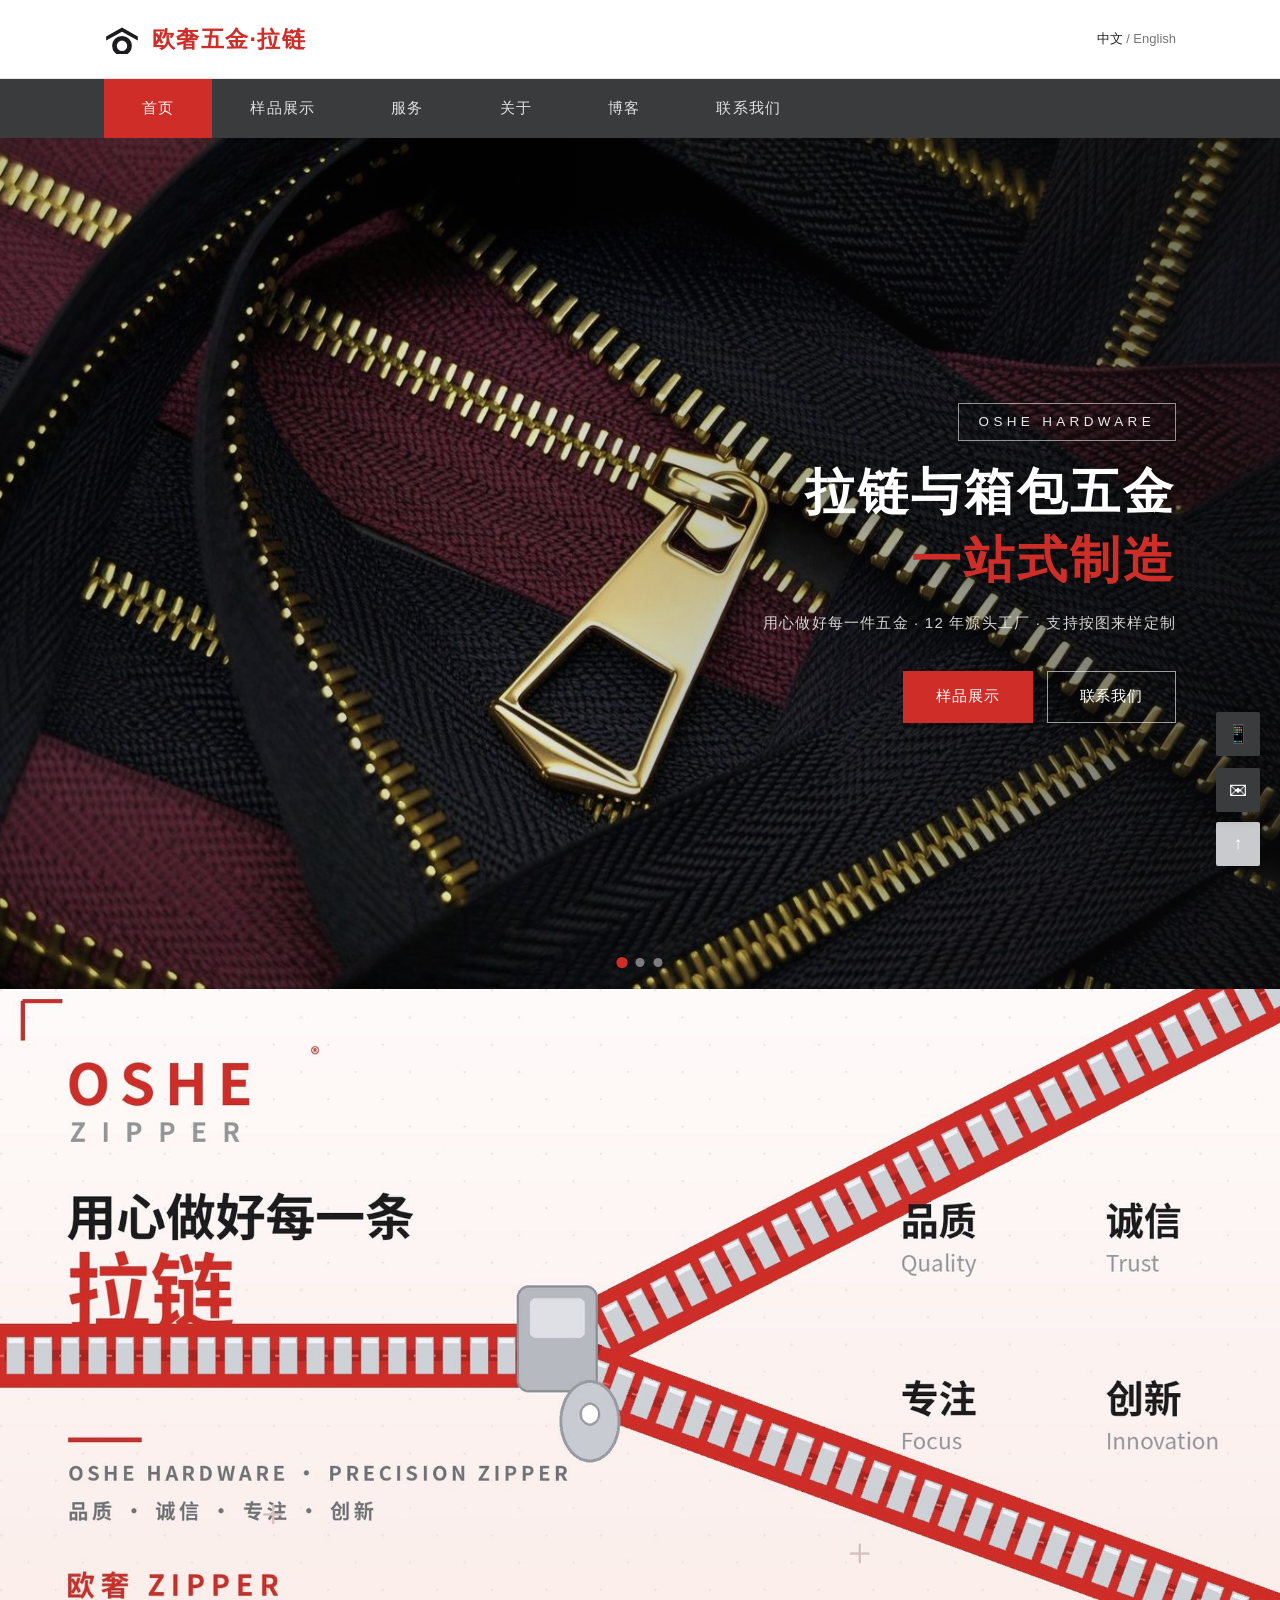
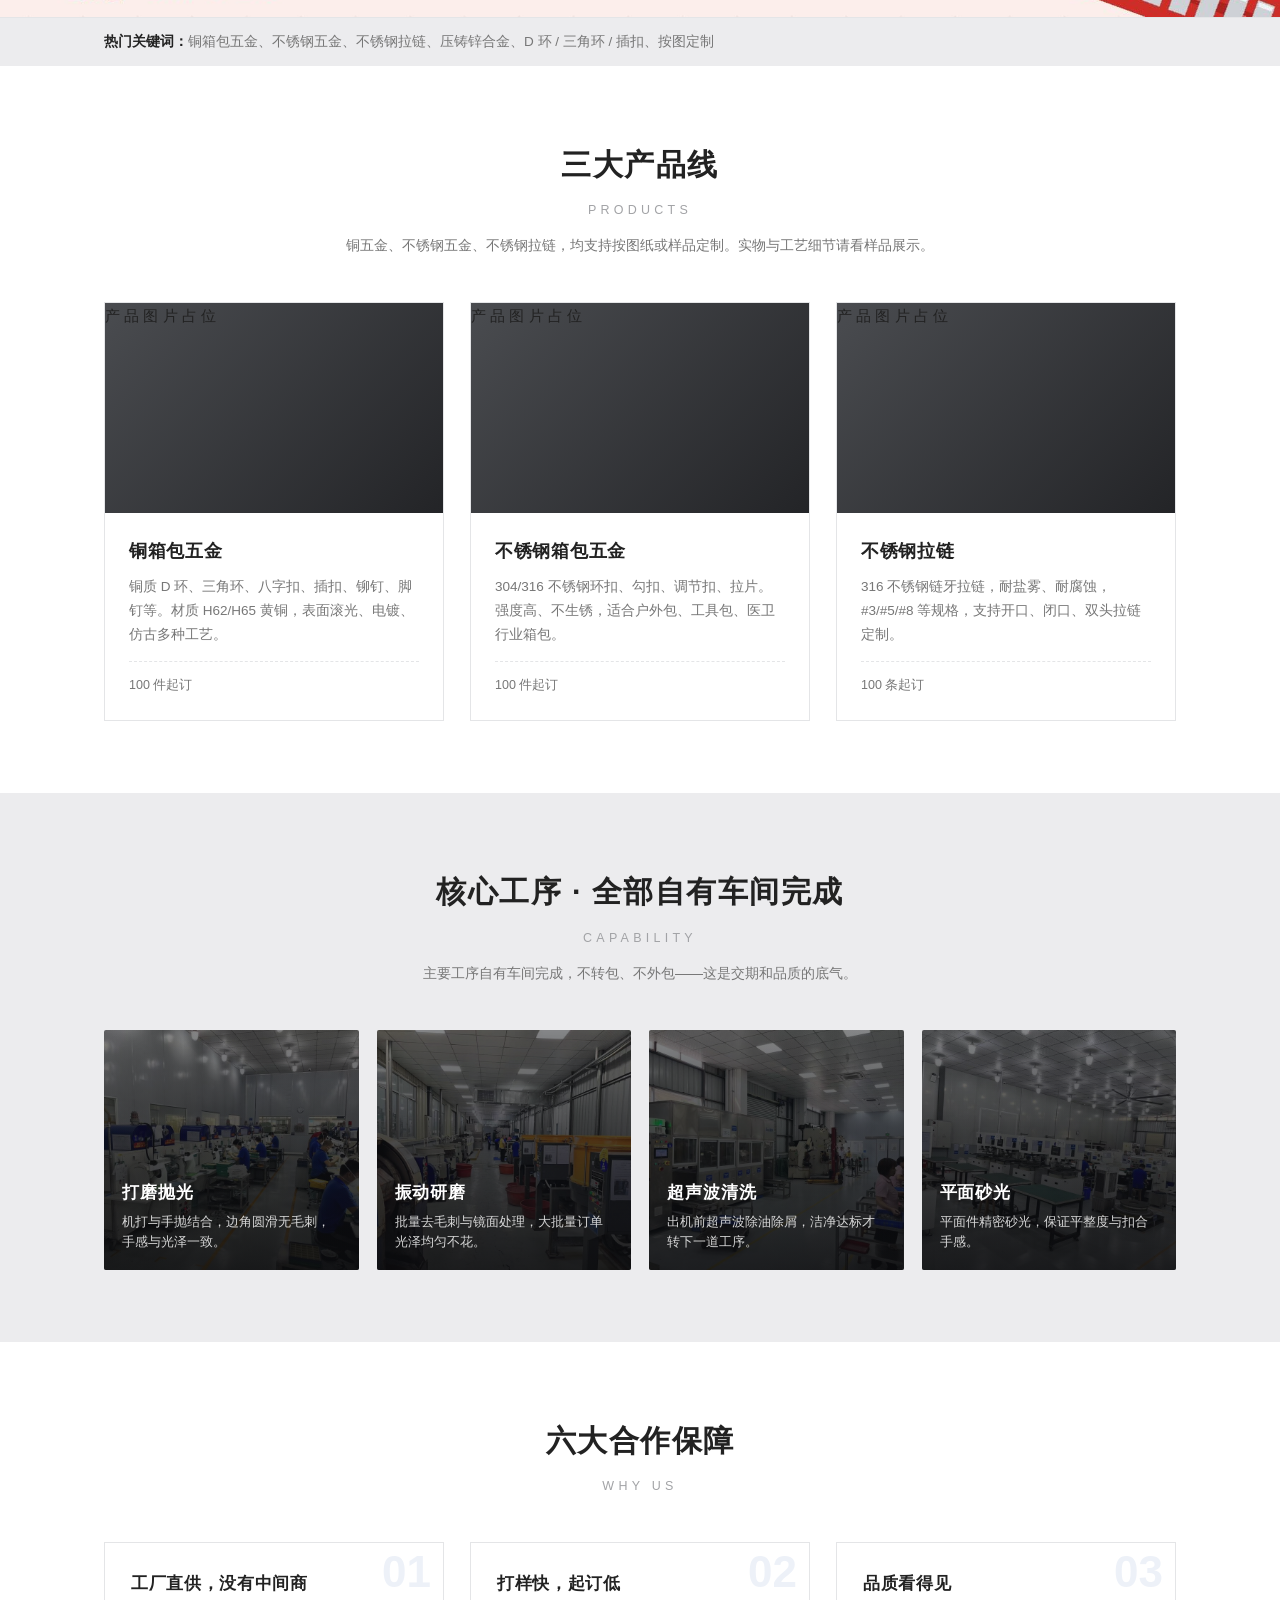
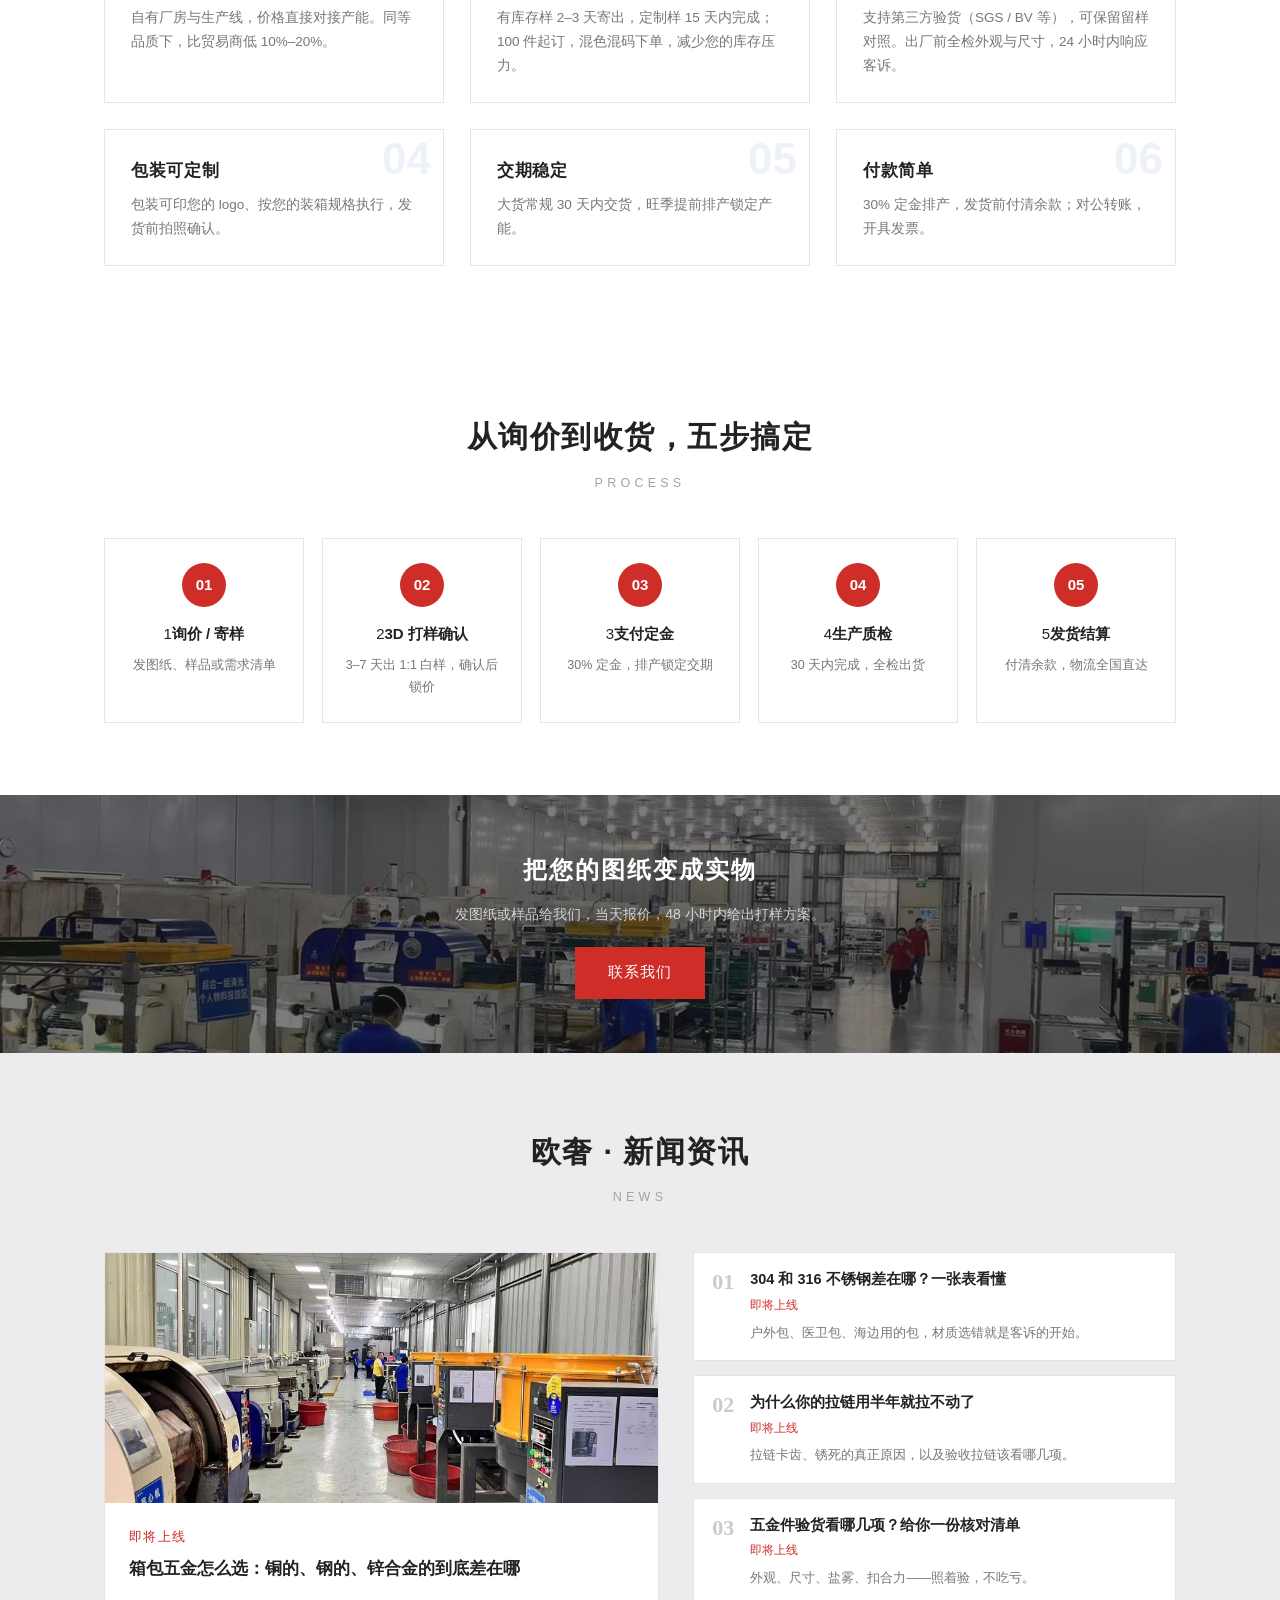
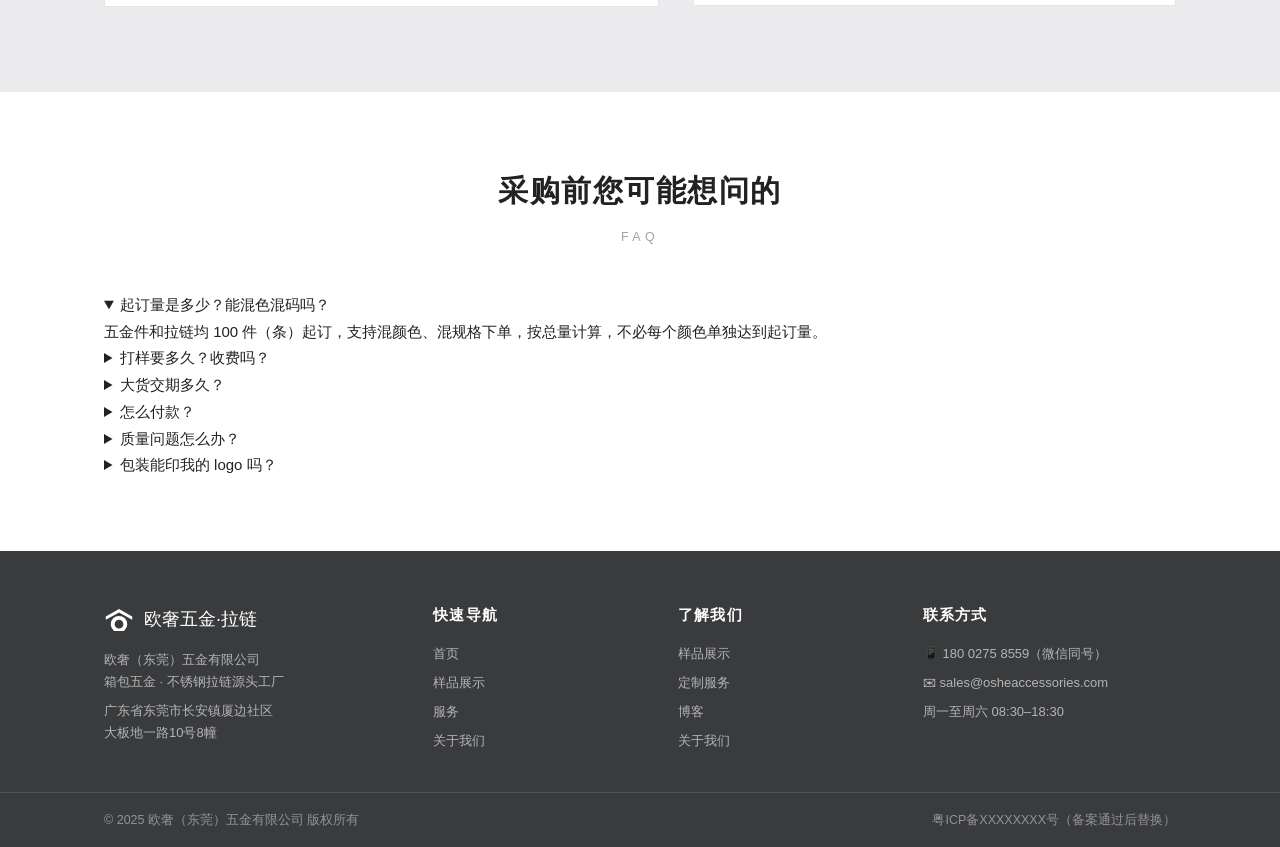
==== commit 2bf625e5: "去掉产品页" ====
--- a/index.html
+++ b/index.html
@@ -16,18 +16,17 @@
 <meta property="og:description" content="欧奢（东莞）五金有限公司：12 年箱包五金、不锈钢拉链源头工厂。铜五金、不锈钢五金、316 不锈钢拉链按图定制，100 件起订，混色混码，30 天交货。">
 <meta property="og:url" content="https://oshee.cn/">
 <meta property="og:image" content="https://oshee.cn/og-image.jpg">
-<link rel="stylesheet" href="/assets/style.css?v=1795519007-23960">
+<link rel="stylesheet" href="/assets/style.css?v=1795522349-23873">
 </head>
 <body>
 <div class="topbar"><div class="wrap">
-  <a class="brand" href="/"><span class="brand-mark">Ō</span>欧奢五金·拉链</a>
+  <a class="brand" href="/"><span class="brand-mark"><svg viewBox="0 0 100 82" xmlns="http://www.w3.org/2000/svg" aria-hidden="true"><path d="M6 34 L50 9 L94 34 L94 45 L50 21 L6 45 Z" fill="#1c1c1e"/><circle cx="50" cy="60" r="21" fill="none" stroke="#1c1c1e" stroke-width="13"/></svg></span>欧奢五金·拉链</a>
   <div class="lang"><span class="cur">中文</span>&nbsp;/&nbsp;<a href="https://osheaccessories.com/" target="_blank" rel="noopener">English</a></div>
 </div></div>
 <header class="nav">
   <div class="nav-in">
     <nav class="nav-links">
 <a class="on" href="/">首页</a>
-<a href="/products/">产品</a>
 <a href="/samples/">样品展示</a>
 <a href="/services/">服务</a>
 <a href="/about/">关于</a>
@@ -40,59 +39,59 @@
 <main>
 
 <section class="hero">
-  <div class="slides"><div class="slide on" style="background-image:url(/images/zip-hero-1.jpg?v=1795518946-371071)"></div><div class="slide" style="background-image:url(/images/zip-hero-2.jpg?v=1795518946-147583)"></div><div class="slide" style="background-image:url(/images/zip-hero-3.jpg?v=1795518946-282370)"></div><div class="slide" style="background-image:url(/images/zip-hero-4.jpg?v=1795520429-254160)"></div><div class="shade"></div></div>
+  <div class="slides"><div class="slide on" style="background-image:url(/images/zip-hero-1.jpg?v=1795522349-234036)"></div><div class="slide" style="background-image:url(/images/zip-pull.jpg?v=1795522349-110596)"></div><div class="slide" style="background-image:url(/images/zip-hero-4.jpg?v=1795522349-154407)"></div><div class="shade"></div></div>
   <div class="wrap hero-in">
     <div class="hero-tag"><span>OSHE HARDWARE</span></div>
     <h1>拉链与箱包五金<br><span class="em">一站式制造</span></h1>
     <p class="hero-sub">用心做好每一件五金 · 12 年源头工厂 · 支持按图来样定制</p>
     <div class="hero-cta">
-      <a class="btn btn-accent" href="/products/">查看产品</a>
+      <a class="btn btn-accent" href="/samples/">样品展示</a>
       <a class="btn btn-ghost" href="/contact/">联系我们</a>
     </div>
   </div>
-  <div class="hero-dots"><span class="on"></span><span></span><span></span><span></span></div>
+  <div class="hero-dots"><span class="on"></span><span></span><span></span></div>
 </section>
 
 <section class="values">
   <img src="/images/oshe-brand.jpg" alt="欧奢拉链品牌理念：用心做好每一条拉链 — 品质、诚信、专注、创新">
 </section>
 
-<div class="keywords"><div class="wrap"><b>热门关键词：</b><a href="/products/brass-hardware/">铜箱包五金</a>、<a href="/products/stainless-hardware/">不锈钢五金</a>、<a href="/products/zipper/">不锈钢拉链</a>、压铸锌合金、D 环 / 三角环 / 插扣、按图定制</div></div>
+<div class="keywords"><div class="wrap"><b>热门关键词：</b>铜箱包五金、不锈钢五金、不锈钢拉链、压铸锌合金、D 环 / 三角环 / 插扣、按图定制</div></div>
 
 <section class="section">
   <div class="wrap">
     <div class="sec-head">
       <span class="bar">三大产品线</span>
       <span class="en">PRODUCTS</span>
-      <p>铜五金、不锈钢五金、不锈钢拉链，均支持按图纸或样品定制。</p>
+      <p>铜五金、不锈钢五金、不锈钢拉链，均支持按图纸或样品定制。实物与工艺细节请看样品展示。</p>
     </div>
     <div class="grid grid-3">
-      <a class="pcard" href="/products/brass-hardware/">
+      <div class="pcard">
         <div class="pcard-media">产 品 图 片 占 位</div>
         <div class="pcard-body">
           <h3>铜箱包五金</h3>
           <p>铜质 D 环、三角环、八字扣、插扣、铆钉、脚钉等。材质 H62/H65 黄铜，表面滚光、电镀、仿古多种工艺。</p>
-          <div class="pcard-meta"><span>100 件起订</span><b>¥1.5 起</b></div>
+          <div class="pcard-meta"><span>100 件起订</span></div>
         </div>
-      </a>
-      <a class="pcard" href="/products/stainless-hardware/">
+      </div>
+      <div class="pcard">
         <div class="pcard-media">产 品 图 片 占 位</div>
         <div class="pcard-body">
           <h3>不锈钢箱包五金</h3>
           <p>304/316 不锈钢环扣、勾扣、调节扣、拉片。强度高、不生锈，适合户外包、工具包、医卫行业箱包。</p>
-          <div class="pcard-meta"><span>100 件起订</span><b>¥1.2 起</b></div>
+          <div class="pcard-meta"><span>100 件起订</span></div>
         </div>
-      </a>
-      <a class="pcard" href="/products/zipper/">
+      </div>
+      <div class="pcard">
         <div class="pcard-media">产 品 图 片 占 位</div>
         <div class="pcard-body">
           <h3>不锈钢拉链</h3>
           <p>316 不锈钢链牙拉链，耐盐雾、耐腐蚀，#3/#5/#8 等规格，支持开口、闭口、双头拉链定制。</p>
-          <div class="pcard-meta"><span>100 条起订</span><b>¥3.0 起</b></div>
+          <div class="pcard-meta"><span>100 条起订</span></div>
         </div>
-      </a>
-    </div>
-    <p style="text-align:center;margin-top:26px;color:var(--muted);font-size:13px">* 页面价格为常见规格的示例起订价，实际按规格和数量报价。</p>
+      </div>
+    </div>
+    
   </div>
 </section>
 
@@ -191,23 +190,23 @@
 <footer class="footer">
   <div class="footer-in">
     <div>
-      <div class="brand"><span class="brand-mark">Ō</span>欧奢五金·拉链</div>
+      <div class="brand"><span class="brand-mark"><svg viewBox="0 0 100 82" xmlns="http://www.w3.org/2000/svg" aria-hidden="true"><path d="M6 34 L50 9 L94 34 L94 45 L50 21 L6 45 Z" fill="#ffffff"/><circle cx="50" cy="60" r="21" fill="none" stroke="#ffffff" stroke-width="13"/></svg></span>欧奢五金·拉链</div>
       <p>欧奢（东莞）五金有限公司<br>箱包五金 · 不锈钢拉链源头工厂</p>
       <p>广东省东莞市长安镇厦边社区<br>大板地一路10号8幢</p>
     </div>
     <div>
       <h4>快速导航</h4>
       <a href="/">首页</a>
-      <a href="/products/">产品</a>
       <a href="/samples/">样品展示</a>
       <a href="/services/">服务</a>
       <a href="/about/">关于我们</a>
     </div>
     <div>
-      <h4>产品中心</h4>
-      <a href="/products/brass-hardware/">铜箱包五金</a>
-      <a href="/products/stainless-hardware/">不锈钢箱包五金</a>
-      <a href="/products/zipper/">不锈钢拉链</a>
+      <h4>了解我们</h4>
+      <a href="/samples/">样品展示</a>
+      <a href="/services/">定制服务</a>
+      <a href="/blog/">博客</a>
+      <a href="/about/">关于我们</a>
     </div>
     <div>
       <h4>联系方式</h4>
--- a/assets/style.css
+++ b/assets/style.css
@@ -22,8 +22,9 @@
 /* ── 顶栏：白底 左品牌 右语言 ────────── */
 .topbar{background:#fff;border-bottom:1px solid var(--line);}
 .topbar .wrap{display:flex;align-items:center;gap:14px;height:78px;}
-.topbar .brand{display:flex;align-items:center;gap:12px;font-size:23px;font-weight:700;letter-spacing:.06em;}
-.brand-mark{width:38px;height:38px;background:var(--dark);color:#fff;display:flex;align-items:center;justify-content:center;font-size:17px;border-radius:2px;flex-shrink:0;}
+.topbar .brand{display:flex;align-items:center;gap:12px;font-size:23px;font-weight:700;letter-spacing:.06em;color:var(--accent);}
+.brand-mark{display:flex;align-items:center;flex-shrink:0;}
+.brand-mark svg{width:36px;height:30px;display:block;}
 .topbar .lang{margin-left:auto;font-size:13px;color:var(--muted);}
 .topbar .lang a{color:var(--muted);}
 .topbar .lang a:hover{color:var(--accent);}
@@ -33,7 +34,7 @@
 .nav{background:var(--dark);position:sticky;top:0;z-index:100;}
 .nav-in{max-width:1120px;margin:0 auto;padding:0 24px;}
 .nav-links{display:flex;}
-.nav-links a{display:block;color:rgba(255,255,255,.85);padding:14px 26px;font-size:14.5px;letter-spacing:.04em;transition:background .15s ease,color .15s ease;}
+.nav-links a{display:block;color:rgba(255,255,255,.85);padding:16px 38px;font-size:15px;letter-spacing:.08em;transition:background .15s ease,color .15s ease;}
 .nav-links a:hover{color:#fff;background:rgba(255,255,255,.08);}
 .nav-links a.on{color:#fff;background:var(--accent);}
 
@@ -279,7 +280,7 @@
 .footer{background:var(--dark);color:rgba(255,255,255,.78);}
 .footer-in{max-width:1120px;margin:0 auto;padding:52px 24px 40px;display:grid;grid-template-columns:1.4fr 1fr 1fr 1.2fr;gap:34px;}
 .footer .brand{color:#fff;font-size:18px;display:flex;align-items:center;gap:10px;margin-bottom:14px;}
-.footer .brand-mark{width:32px;height:32px;background:var(--accent);font-size:14px;}
+.footer .brand-mark svg{width:30px;height:25px;}
 .footer h4{color:#fff;font-size:14.5px;margin-bottom:14px;letter-spacing:.08em;}
 .footer a,.footer p{display:block;font-size:13px;color:rgba(255,255,255,.62);margin-top:7px;line-height:1.7;}
 .footer a:hover{color:var(--accent);}
@@ -306,7 +307,7 @@
 @media(max-width:860px){
   .topbar .wrap{height:60px;}
   .topbar .brand{font-size:17px;gap:9px;}
-  .brand-mark{width:30px;height:30px;font-size:14px;}
+  .brand-mark svg{width:28px;height:23px;}
   .topbar .lang{font-size:12px;}
   .nav-links{overflow-x:auto;-webkit-overflow-scrolling:touch;}
   .nav-links a{padding:12px 16px;font-size:13px;white-space:nowrap;}
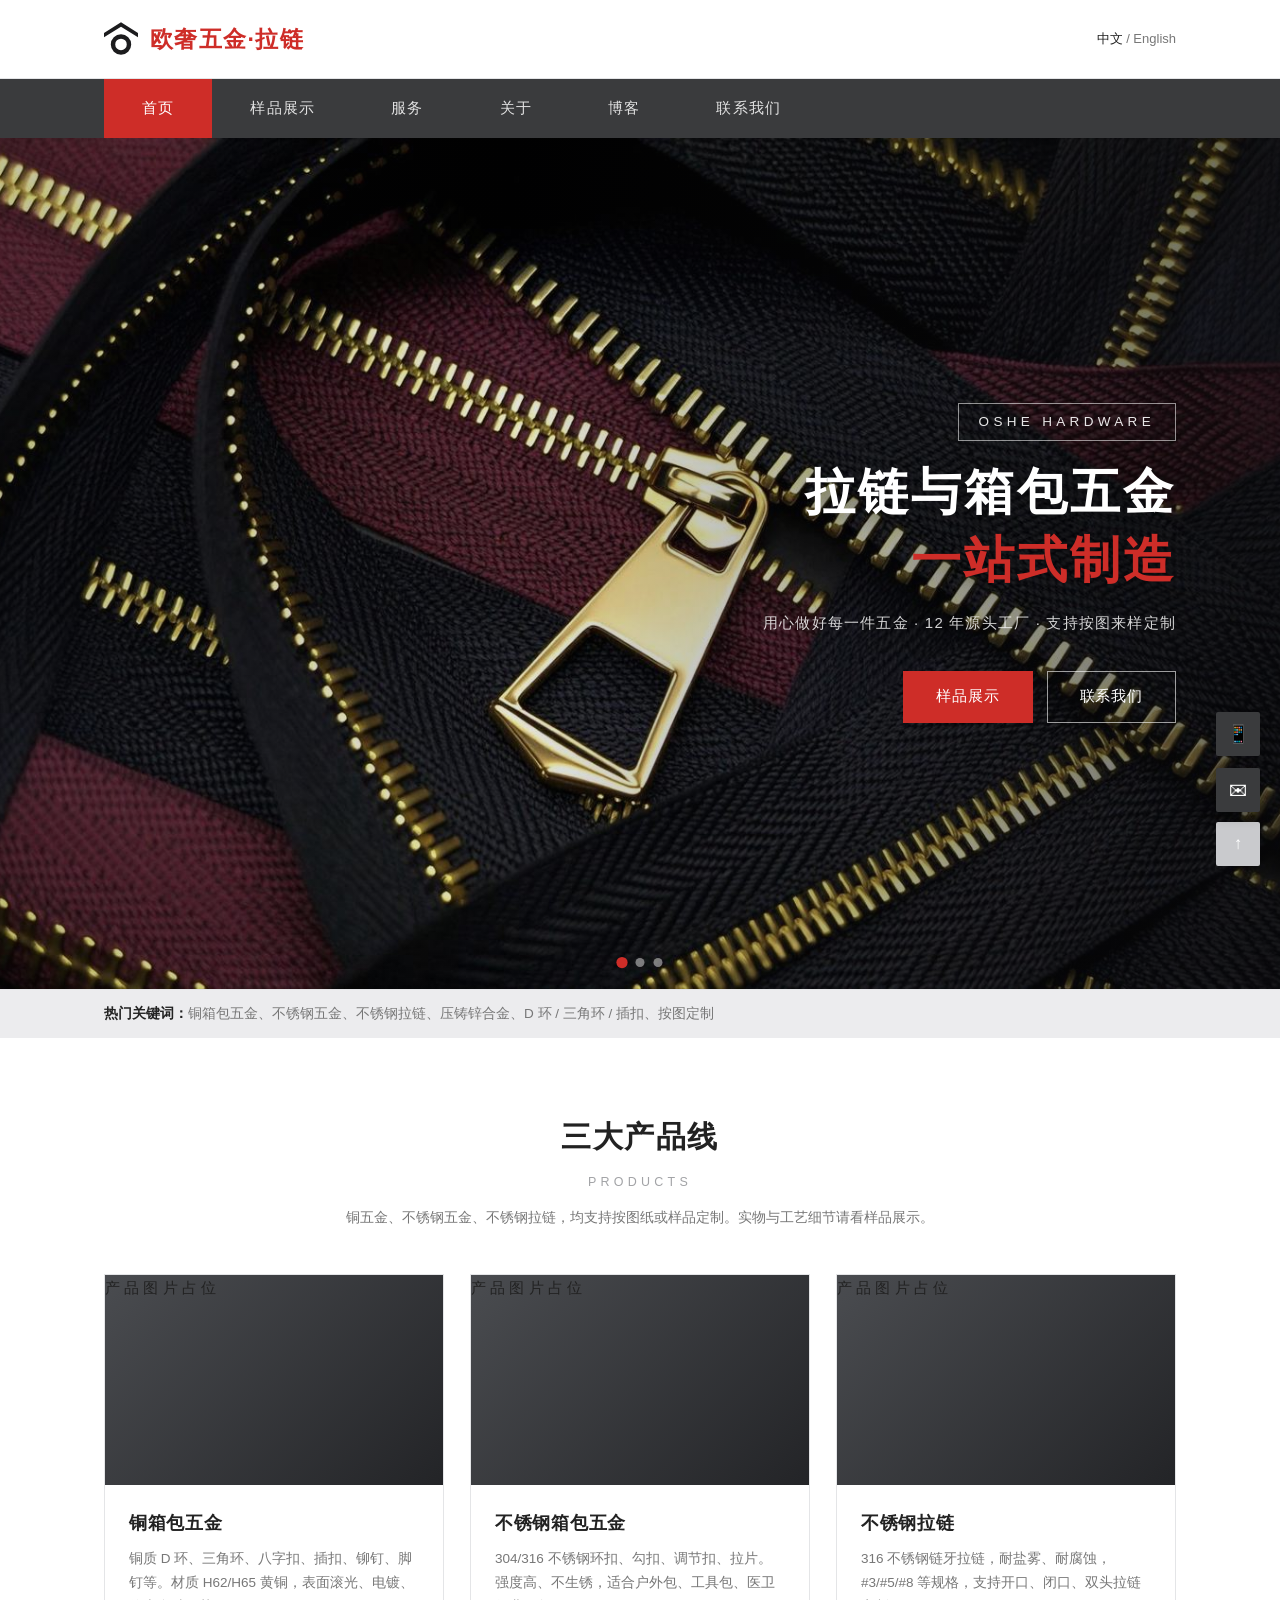
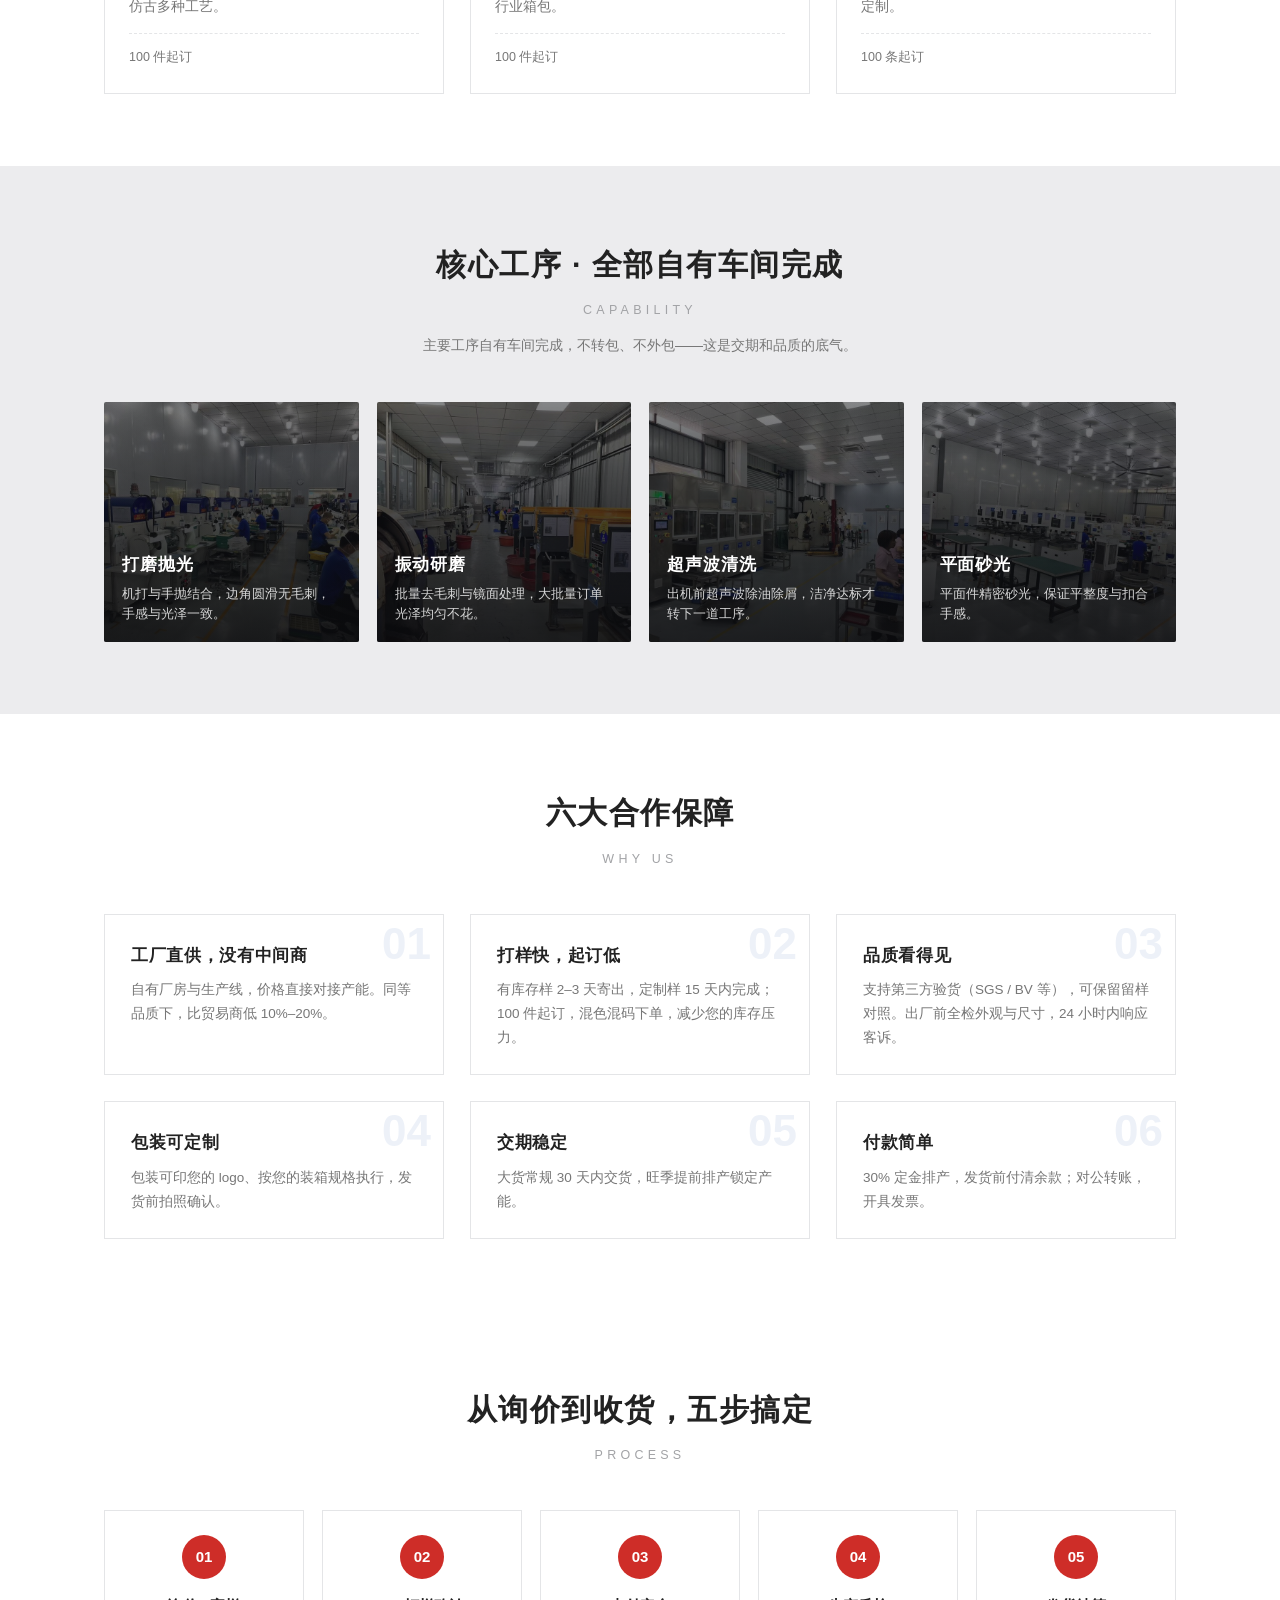
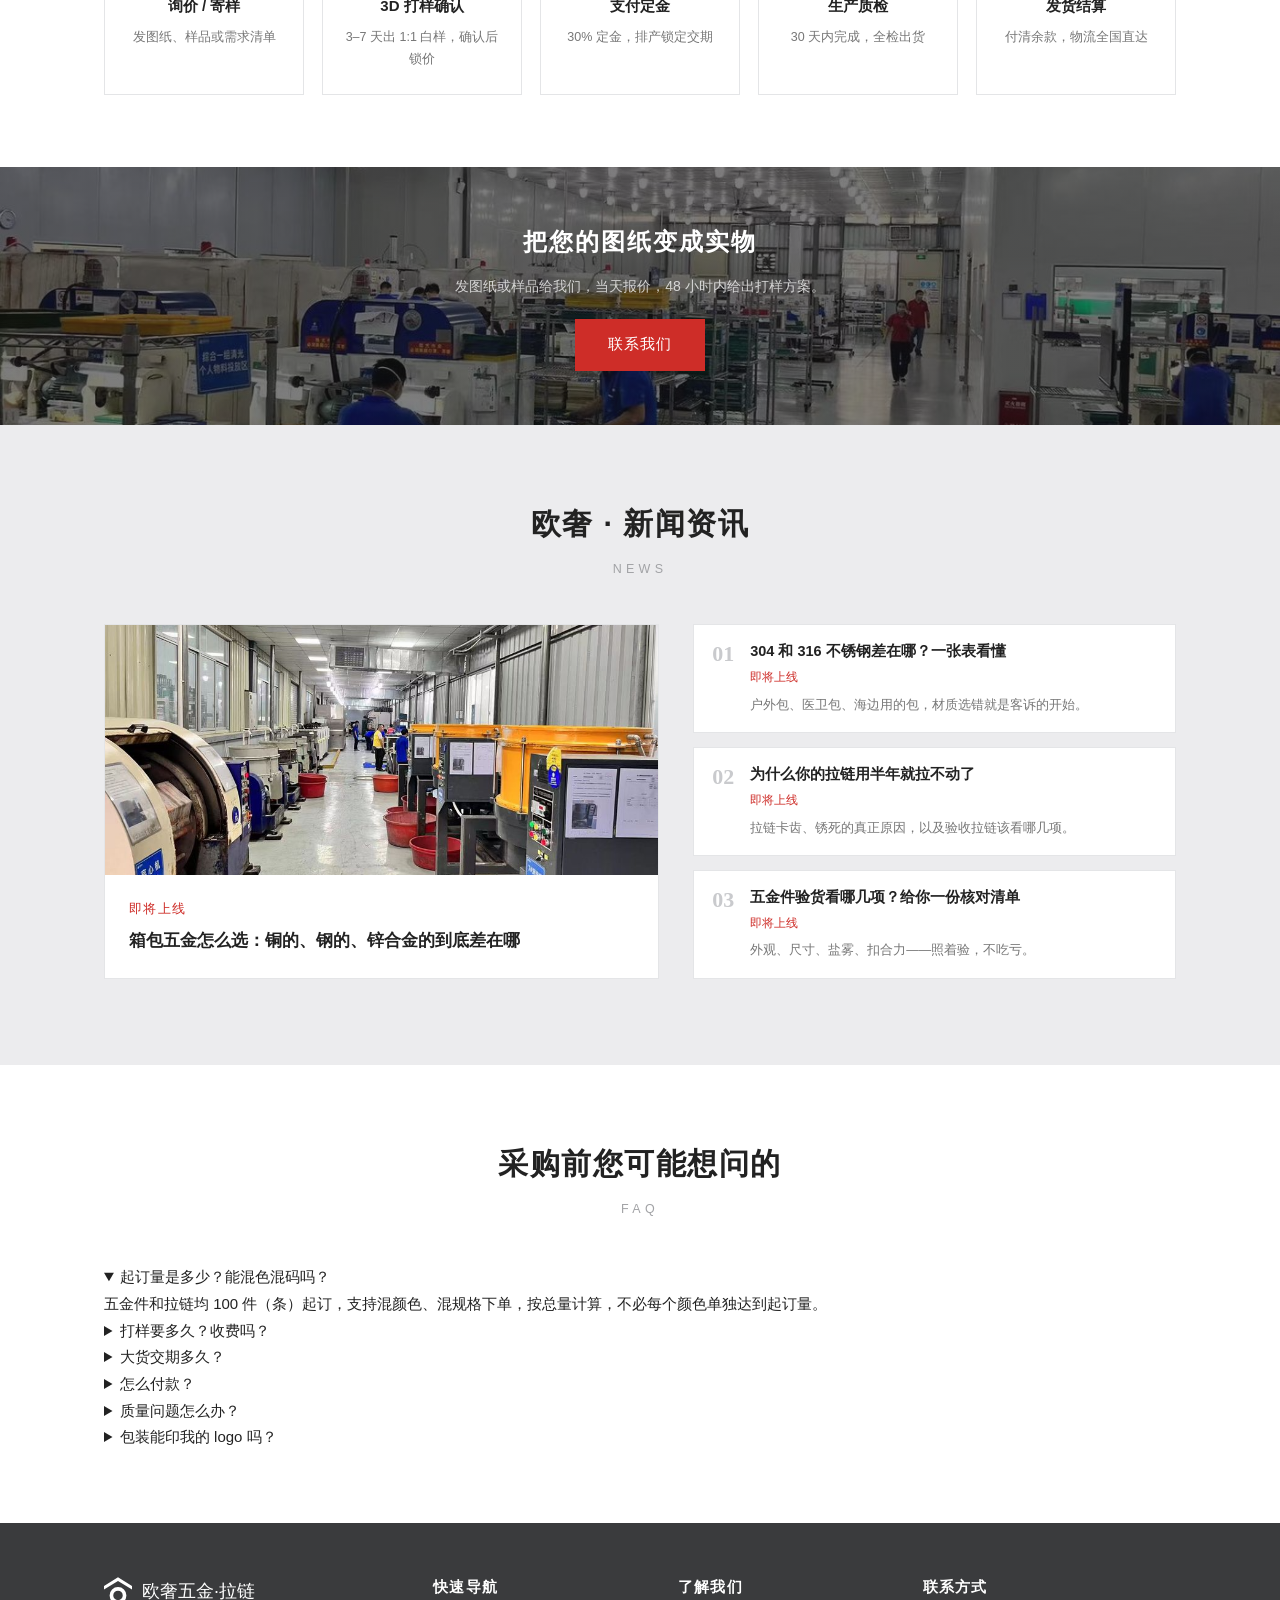
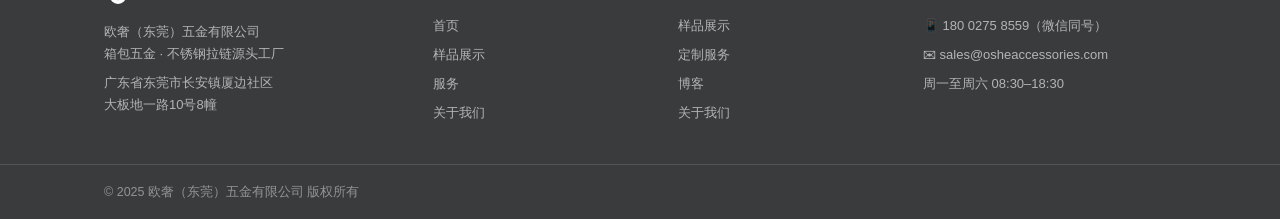
==== commit 2d1f31d9: "改细节" ====
--- a/index.html
+++ b/index.html
@@ -16,11 +16,11 @@
 <meta property="og:description" content="欧奢（东莞）五金有限公司：12 年箱包五金、不锈钢拉链源头工厂。铜五金、不锈钢五金、316 不锈钢拉链按图定制，100 件起订，混色混码，30 天交货。">
 <meta property="og:url" content="https://oshee.cn/">
 <meta property="og:image" content="https://oshee.cn/og-image.jpg">
-<link rel="stylesheet" href="/assets/style.css?v=1795522349-23873">
+<link rel="stylesheet" href="/assets/style.css?v=1795574672-23873">
 </head>
 <body>
 <div class="topbar"><div class="wrap">
-  <a class="brand" href="/"><span class="brand-mark"><svg viewBox="0 0 100 82" xmlns="http://www.w3.org/2000/svg" aria-hidden="true"><path d="M6 34 L50 9 L94 34 L94 45 L50 21 L6 45 Z" fill="#1c1c1e"/><circle cx="50" cy="60" r="21" fill="none" stroke="#1c1c1e" stroke-width="13"/></svg></span>欧奢五金·拉链</a>
+  <a class="brand" href="/"><span class="brand-mark"><svg viewBox="0 0 100 98" xmlns="http://www.w3.org/2000/svg" aria-hidden="true"><path d="M0 31 L50 0 L100 31 L100 44 L50 13 L0 44 Z" fill="#1c1c1e"/><circle cx="50" cy="65" r="23.5" fill="none" stroke="#1c1c1e" stroke-width="13"/></svg></span>欧奢五金·拉链</a>
   <div class="lang"><span class="cur">中文</span>&nbsp;/&nbsp;<a href="https://osheaccessories.com/" target="_blank" rel="noopener">English</a></div>
 </div></div>
 <header class="nav">
@@ -52,9 +52,6 @@
   <div class="hero-dots"><span class="on"></span><span></span><span></span></div>
 </section>
 
-<section class="values">
-  <img src="/images/oshe-brand.jpg" alt="欧奢拉链品牌理念：用心做好每一条拉链 — 品质、诚信、专注、创新">
-</section>
 
 <div class="keywords"><div class="wrap"><b>热门关键词：</b>铜箱包五金、不锈钢五金、不锈钢拉链、压铸锌合金、D 环 / 三角环 / 插扣、按图定制</div></div>
 
@@ -135,11 +132,11 @@
       <span class="en">PROCESS</span>
     </div>
     <div class="steps">
-      <div class="step"><span class="no">1</span><b>询价 / 寄样</b><p>发图纸、样品或需求清单</p></div>
-      <div class="step"><span class="no">2</span><b>3D 打样确认</b><p>3–7 天出 1:1 白样，确认后锁价</p></div>
-      <div class="step"><span class="no">3</span><b>支付定金</b><p>30% 定金，排产锁定交期</p></div>
-      <div class="step"><span class="no">4</span><b>生产质检</b><p>30 天内完成，全检出货</p></div>
-      <div class="step"><span class="no">5</span><b>发货结算</b><p>付清余款，物流全国直达</p></div>
+      <div class="step"><b>询价 / 寄样</b><p>发图纸、样品或需求清单</p></div>
+      <div class="step"><b>3D 打样确认</b><p>3–7 天出 1:1 白样，确认后锁价</p></div>
+      <div class="step"><b>支付定金</b><p>30% 定金，排产锁定交期</p></div>
+      <div class="step"><b>生产质检</b><p>30 天内完成，全检出货</p></div>
+      <div class="step"><b>发货结算</b><p>付清余款，物流全国直达</p></div>
     </div>
   </div>
 </section>
@@ -190,7 +187,7 @@
 <footer class="footer">
   <div class="footer-in">
     <div>
-      <div class="brand"><span class="brand-mark"><svg viewBox="0 0 100 82" xmlns="http://www.w3.org/2000/svg" aria-hidden="true"><path d="M6 34 L50 9 L94 34 L94 45 L50 21 L6 45 Z" fill="#ffffff"/><circle cx="50" cy="60" r="21" fill="none" stroke="#ffffff" stroke-width="13"/></svg></span>欧奢五金·拉链</div>
+      <div class="brand"><span class="brand-mark"><svg viewBox="0 0 100 98" xmlns="http://www.w3.org/2000/svg" aria-hidden="true"><path d="M0 31 L50 0 L100 31 L100 44 L50 13 L0 44 Z" fill="#ffffff"/><circle cx="50" cy="65" r="23.5" fill="none" stroke="#ffffff" stroke-width="13"/></svg></span>欧奢五金·拉链</div>
       <p>欧奢（东莞）五金有限公司<br>箱包五金 · 不锈钢拉链源头工厂</p>
       <p>广东省东莞市长安镇厦边社区<br>大板地一路10号8幢</p>
     </div>
@@ -217,7 +214,7 @@
   </div>
   <div class="footer-bottom"><div class="fb-in">
     <span>© 2025 欧奢（东莞）五金有限公司 版权所有</span>
-    <span><!-- ICP 备案通过后，把备案号放这里，例如：-->粤ICP备XXXXXXXX号（备案通过后替换）</span>
+    <!-- ICP 备案通过后，在此加入备案号，例如：<span>粤ICP备XXXXXXXX号</span> -->
   </div></div>
 </footer>
 
--- a/assets/style.css
+++ b/assets/style.css
@@ -22,9 +22,9 @@
 /* ── 顶栏：白底 左品牌 右语言 ────────── */
 .topbar{background:#fff;border-bottom:1px solid var(--line);}
 .topbar .wrap{display:flex;align-items:center;gap:14px;height:78px;}
-.topbar .brand{display:flex;align-items:center;gap:12px;font-size:23px;font-weight:700;letter-spacing:.06em;color:var(--accent);}
+.topbar .brand{display:flex;align-items:center;gap:12px;font-size:23px;font-weight:800;letter-spacing:.06em;color:var(--accent);}
 .brand-mark{display:flex;align-items:center;flex-shrink:0;}
-.brand-mark svg{width:36px;height:30px;display:block;}
+.brand-mark svg{width:34px;height:34px;display:block;}
 .topbar .lang{margin-left:auto;font-size:13px;color:var(--muted);}
 .topbar .lang a{color:var(--muted);}
 .topbar .lang a:hover{color:var(--accent);}
@@ -57,10 +57,6 @@
 .hero-dots span.on{background:var(--accent);transform:scale(1.25);}
 
 /* 带背景图的深色横幅：背景由 HTML 内联 style 提供（双背景：暗遮罩 + 图） */
-
-/* ── 品牌理念区：橙黄大圆 + 四词 ────────── */
-.values{background:#fff;overflow:hidden;}
-.values img{width:100%;height:auto;display:block;}
 
 /* ── 关键词条 ────────── */
 .keywords{background:var(--soft);border-top:1px solid var(--line);}
@@ -280,7 +276,7 @@
 .footer{background:var(--dark);color:rgba(255,255,255,.78);}
 .footer-in{max-width:1120px;margin:0 auto;padding:52px 24px 40px;display:grid;grid-template-columns:1.4fr 1fr 1fr 1.2fr;gap:34px;}
 .footer .brand{color:#fff;font-size:18px;display:flex;align-items:center;gap:10px;margin-bottom:14px;}
-.footer .brand-mark svg{width:30px;height:25px;}
+.footer .brand-mark svg{width:28px;height:28px;}
 .footer h4{color:#fff;font-size:14.5px;margin-bottom:14px;letter-spacing:.08em;}
 .footer a,.footer p{display:block;font-size:13px;color:rgba(255,255,255,.62);margin-top:7px;line-height:1.7;}
 .footer a:hover{color:var(--accent);}
@@ -307,7 +303,7 @@
 @media(max-width:860px){
   .topbar .wrap{height:60px;}
   .topbar .brand{font-size:17px;gap:9px;}
-  .brand-mark svg{width:28px;height:23px;}
+  .brand-mark svg{width:26px;height:26px;}
   .topbar .lang{font-size:12px;}
   .nav-links{overflow-x:auto;-webkit-overflow-scrolling:touch;}
   .nav-links a{padding:12px 16px;font-size:13px;white-space:nowrap;}
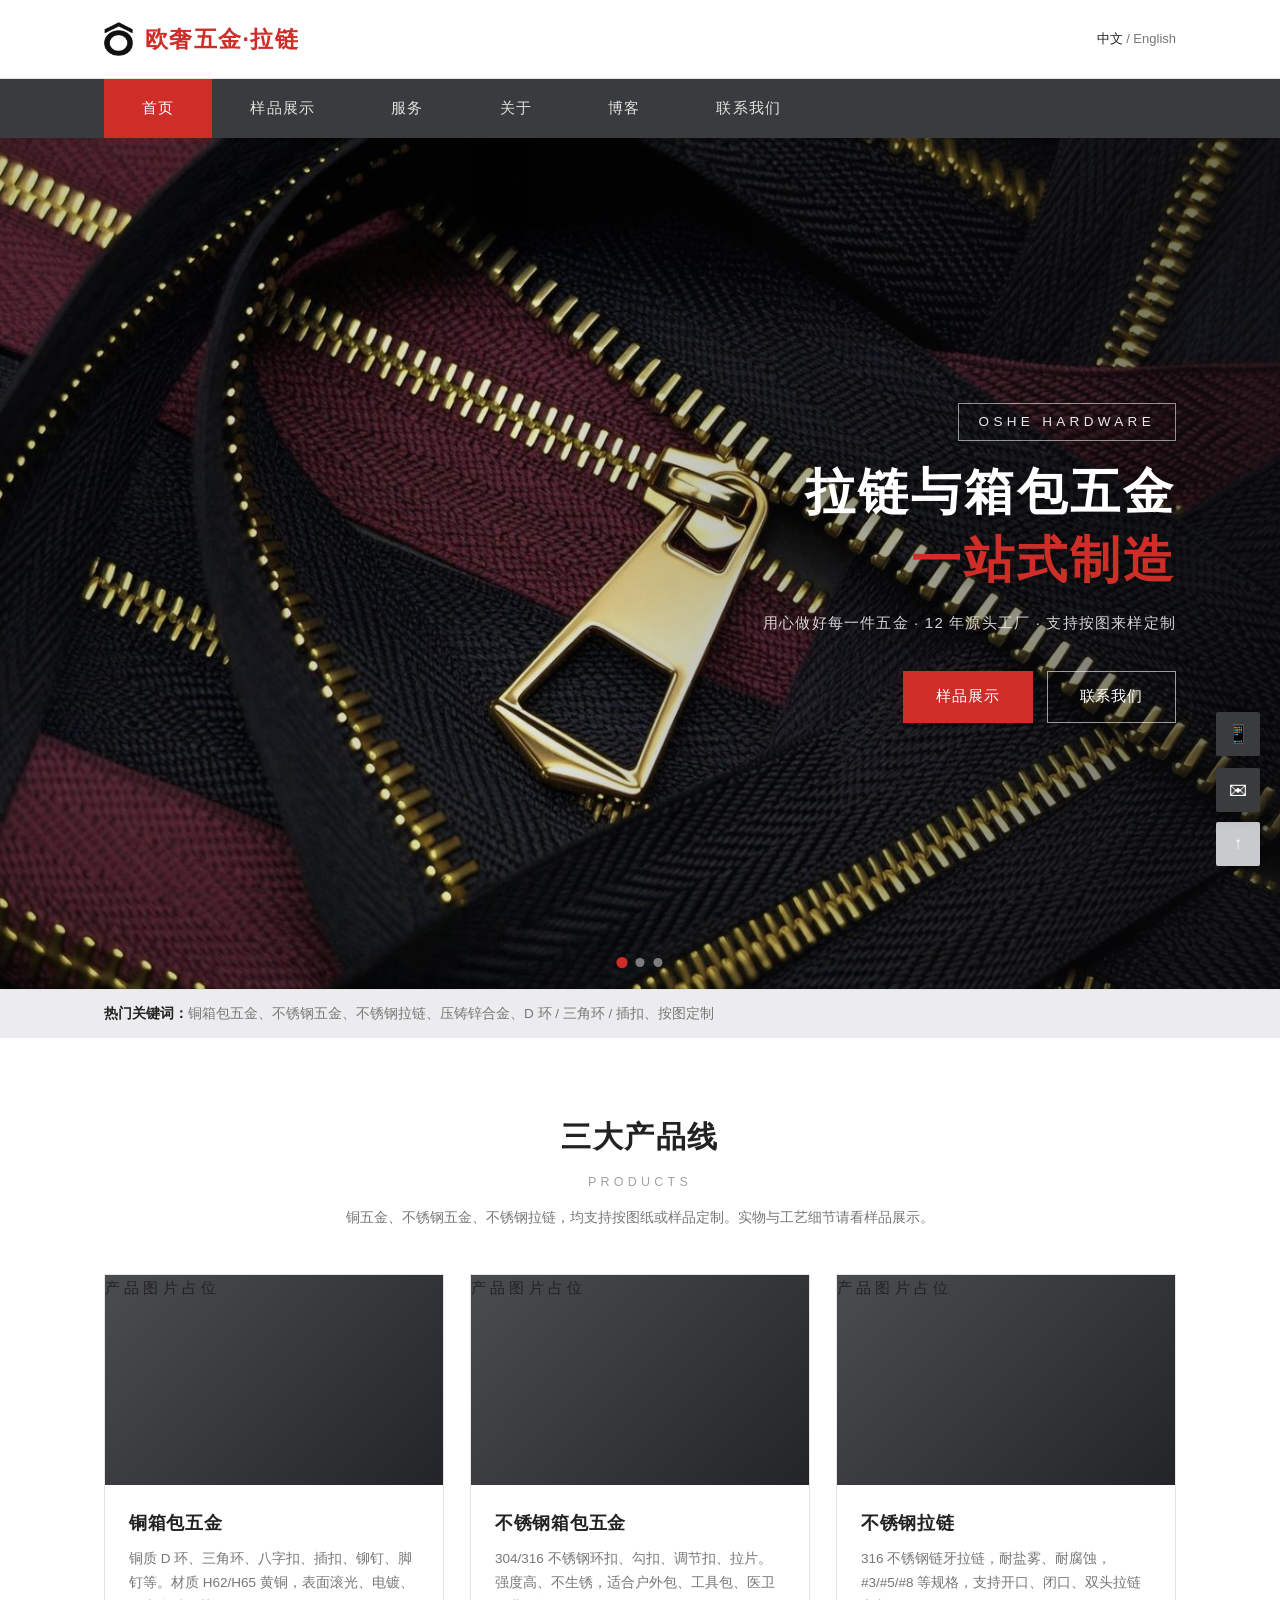
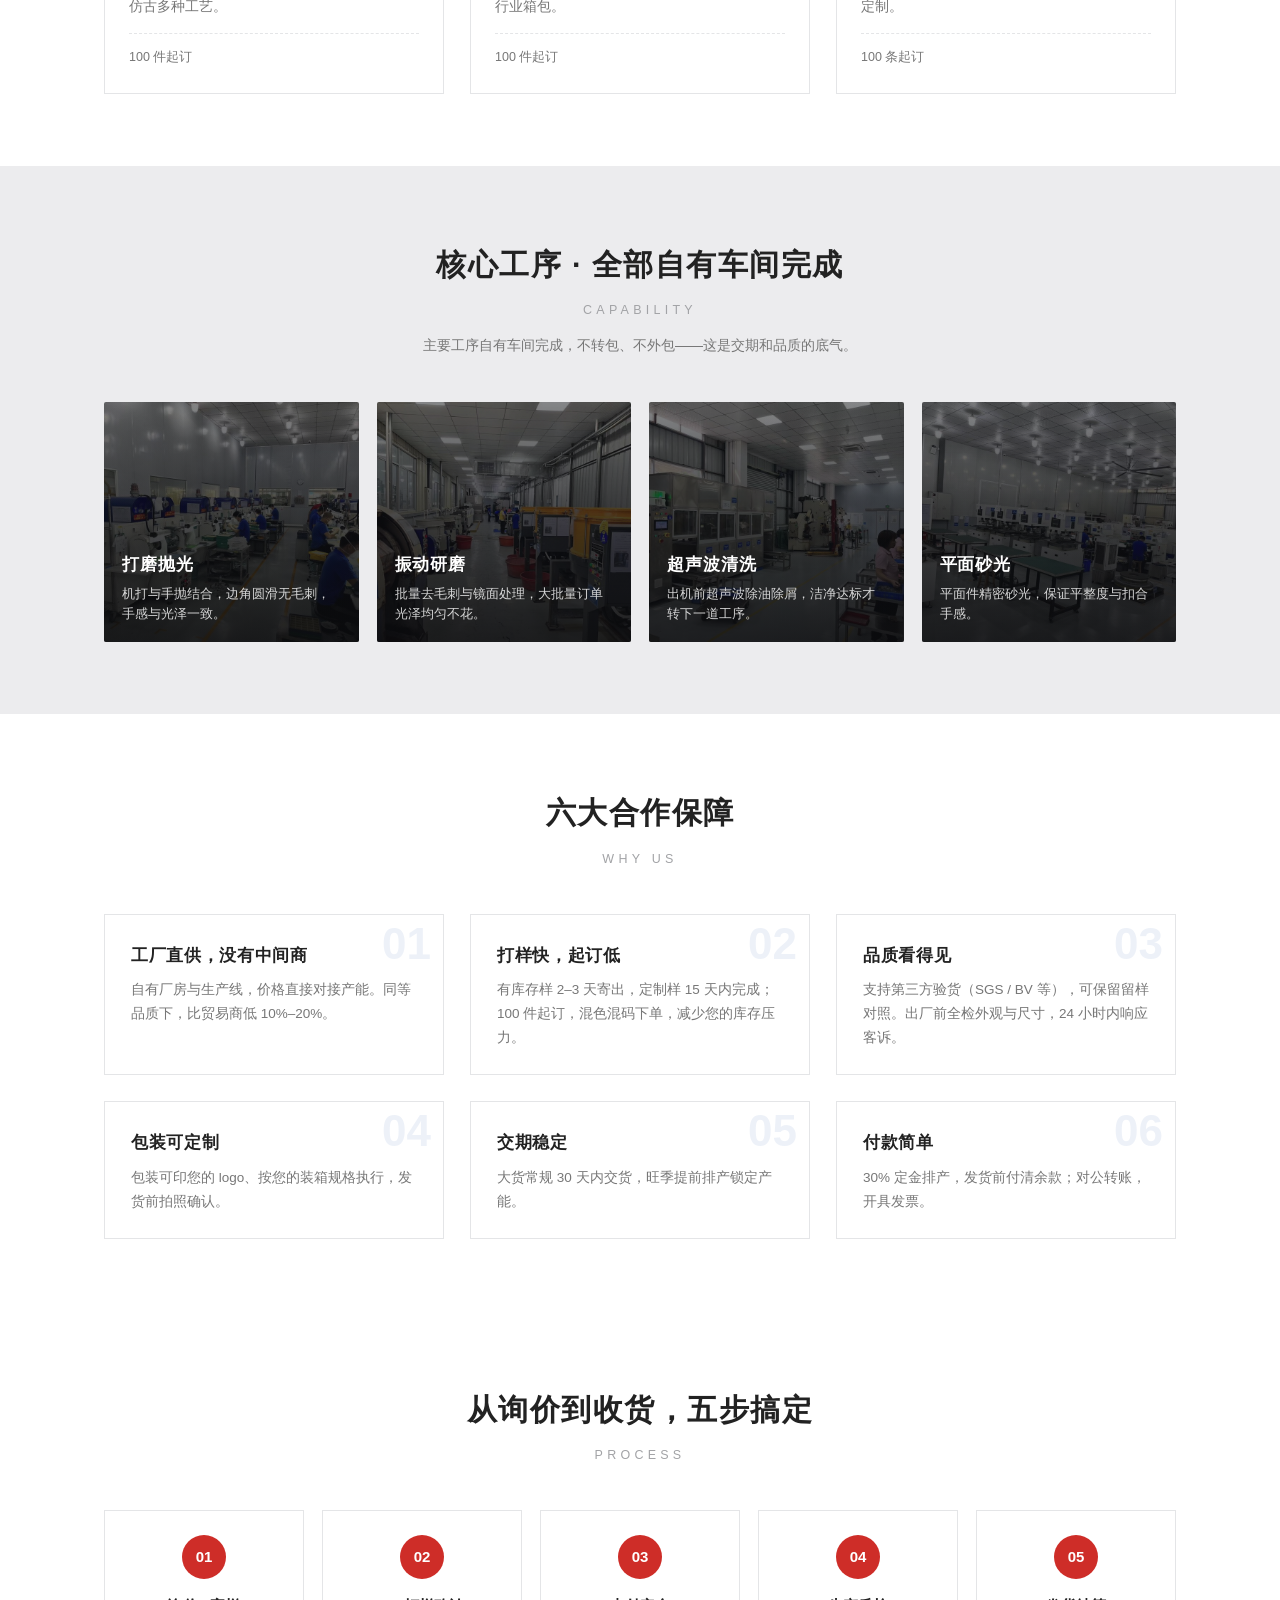
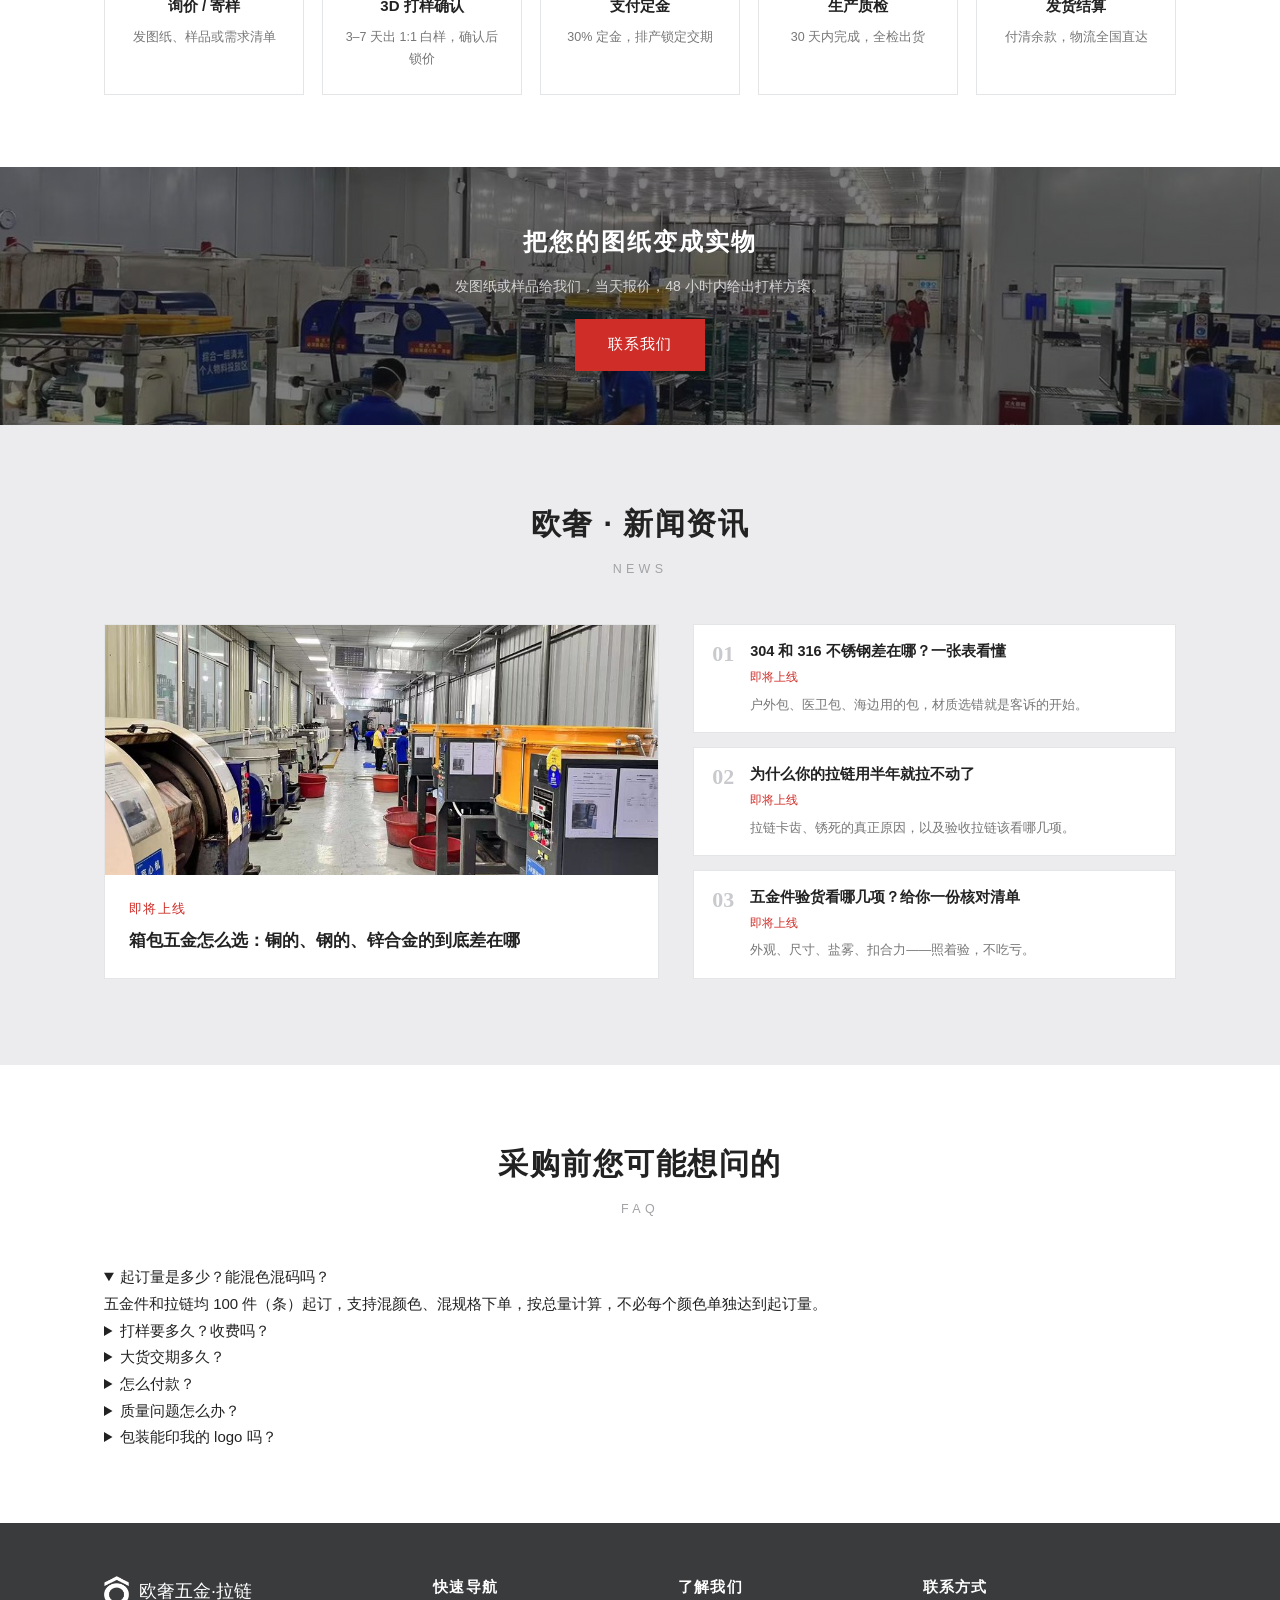
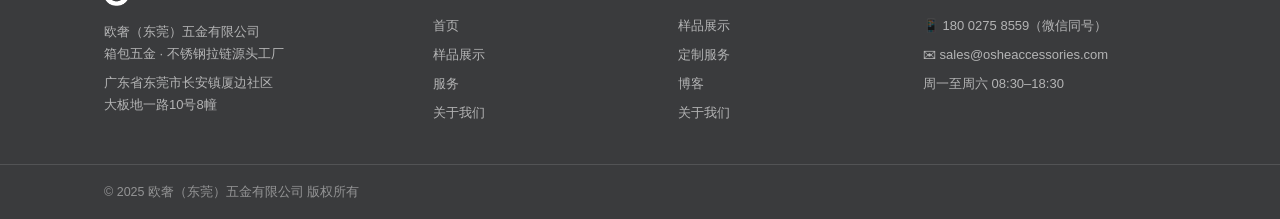
==== commit 8e1d6b64: "修改小图标" ====
--- a/index.html
+++ b/index.html
@@ -16,11 +16,11 @@
 <meta property="og:description" content="欧奢（东莞）五金有限公司：12 年箱包五金、不锈钢拉链源头工厂。铜五金、不锈钢五金、316 不锈钢拉链按图定制，100 件起订，混色混码，30 天交货。">
 <meta property="og:url" content="https://oshee.cn/">
 <meta property="og:image" content="https://oshee.cn/og-image.jpg">
-<link rel="stylesheet" href="/assets/style.css?v=1795574672-23873">
+<link rel="stylesheet" href="/assets/style.css?v=1795588083-23695">
 </head>
 <body>
 <div class="topbar"><div class="wrap">
-  <a class="brand" href="/"><span class="brand-mark"><svg viewBox="0 0 100 98" xmlns="http://www.w3.org/2000/svg" aria-hidden="true"><path d="M0 31 L50 0 L100 31 L100 44 L50 13 L0 44 Z" fill="#1c1c1e"/><circle cx="50" cy="65" r="23.5" fill="none" stroke="#1c1c1e" stroke-width="13"/></svg></span>欧奢五金·拉链</a>
+  <a class="brand" href="/"><span class="brand-mark"><img src="/images/brand-mark.png?v=1795588120-2834" alt=""></span>欧奢五金·拉链</a>
   <div class="lang"><span class="cur">中文</span>&nbsp;/&nbsp;<a href="https://osheaccessories.com/" target="_blank" rel="noopener">English</a></div>
 </div></div>
 <header class="nav">
@@ -187,7 +187,7 @@
 <footer class="footer">
   <div class="footer-in">
     <div>
-      <div class="brand"><span class="brand-mark"><svg viewBox="0 0 100 98" xmlns="http://www.w3.org/2000/svg" aria-hidden="true"><path d="M0 31 L50 0 L100 31 L100 44 L50 13 L0 44 Z" fill="#ffffff"/><circle cx="50" cy="65" r="23.5" fill="none" stroke="#ffffff" stroke-width="13"/></svg></span>欧奢五金·拉链</div>
+      <div class="brand"><span class="brand-mark"><img src="/images/brand-mark-white.png?v=1795588120-2627" alt=""></span>欧奢五金·拉链</div>
       <p>欧奢（东莞）五金有限公司<br>箱包五金 · 不锈钢拉链源头工厂</p>
       <p>广东省东莞市长安镇厦边社区<br>大板地一路10号8幢</p>
     </div>
--- a/assets/style.css
+++ b/assets/style.css
@@ -24,7 +24,7 @@
 .topbar .wrap{display:flex;align-items:center;gap:14px;height:78px;}
 .topbar .brand{display:flex;align-items:center;gap:12px;font-size:23px;font-weight:800;letter-spacing:.06em;color:var(--accent);}
 .brand-mark{display:flex;align-items:center;flex-shrink:0;}
-.brand-mark svg{width:34px;height:34px;display:block;}
+.brand-mark img{width:29px;height:34px;display:block;}
 .topbar .lang{margin-left:auto;font-size:13px;color:var(--muted);}
 .topbar .lang a{color:var(--muted);}
 .topbar .lang a:hover{color:var(--accent);}
@@ -276,7 +276,7 @@
 .footer{background:var(--dark);color:rgba(255,255,255,.78);}
 .footer-in{max-width:1120px;margin:0 auto;padding:52px 24px 40px;display:grid;grid-template-columns:1.4fr 1fr 1fr 1.2fr;gap:34px;}
 .footer .brand{color:#fff;font-size:18px;display:flex;align-items:center;gap:10px;margin-bottom:14px;}
-.footer .brand-mark svg{width:28px;height:28px;}
+.footer .brand-mark img{width:25px;height:30px;}
 .footer h4{color:#fff;font-size:14.5px;margin-bottom:14px;letter-spacing:.08em;}
 .footer a,.footer p{display:block;font-size:13px;color:rgba(255,255,255,.62);margin-top:7px;line-height:1.7;}
 .footer a:hover{color:var(--accent);}
@@ -303,7 +303,7 @@
 @media(max-width:860px){
   .topbar .wrap{height:60px;}
   .topbar .brand{font-size:17px;gap:9px;}
-  .brand-mark svg{width:26px;height:26px;}
+  .brand-mark img{width:23px;height:27px;}
   .topbar .lang{font-size:12px;}
   .nav-links{overflow-x:auto;-webkit-overflow-scrolling:touch;}
   .nav-links a{padding:12px 16px;font-size:13px;white-space:nowrap;}
